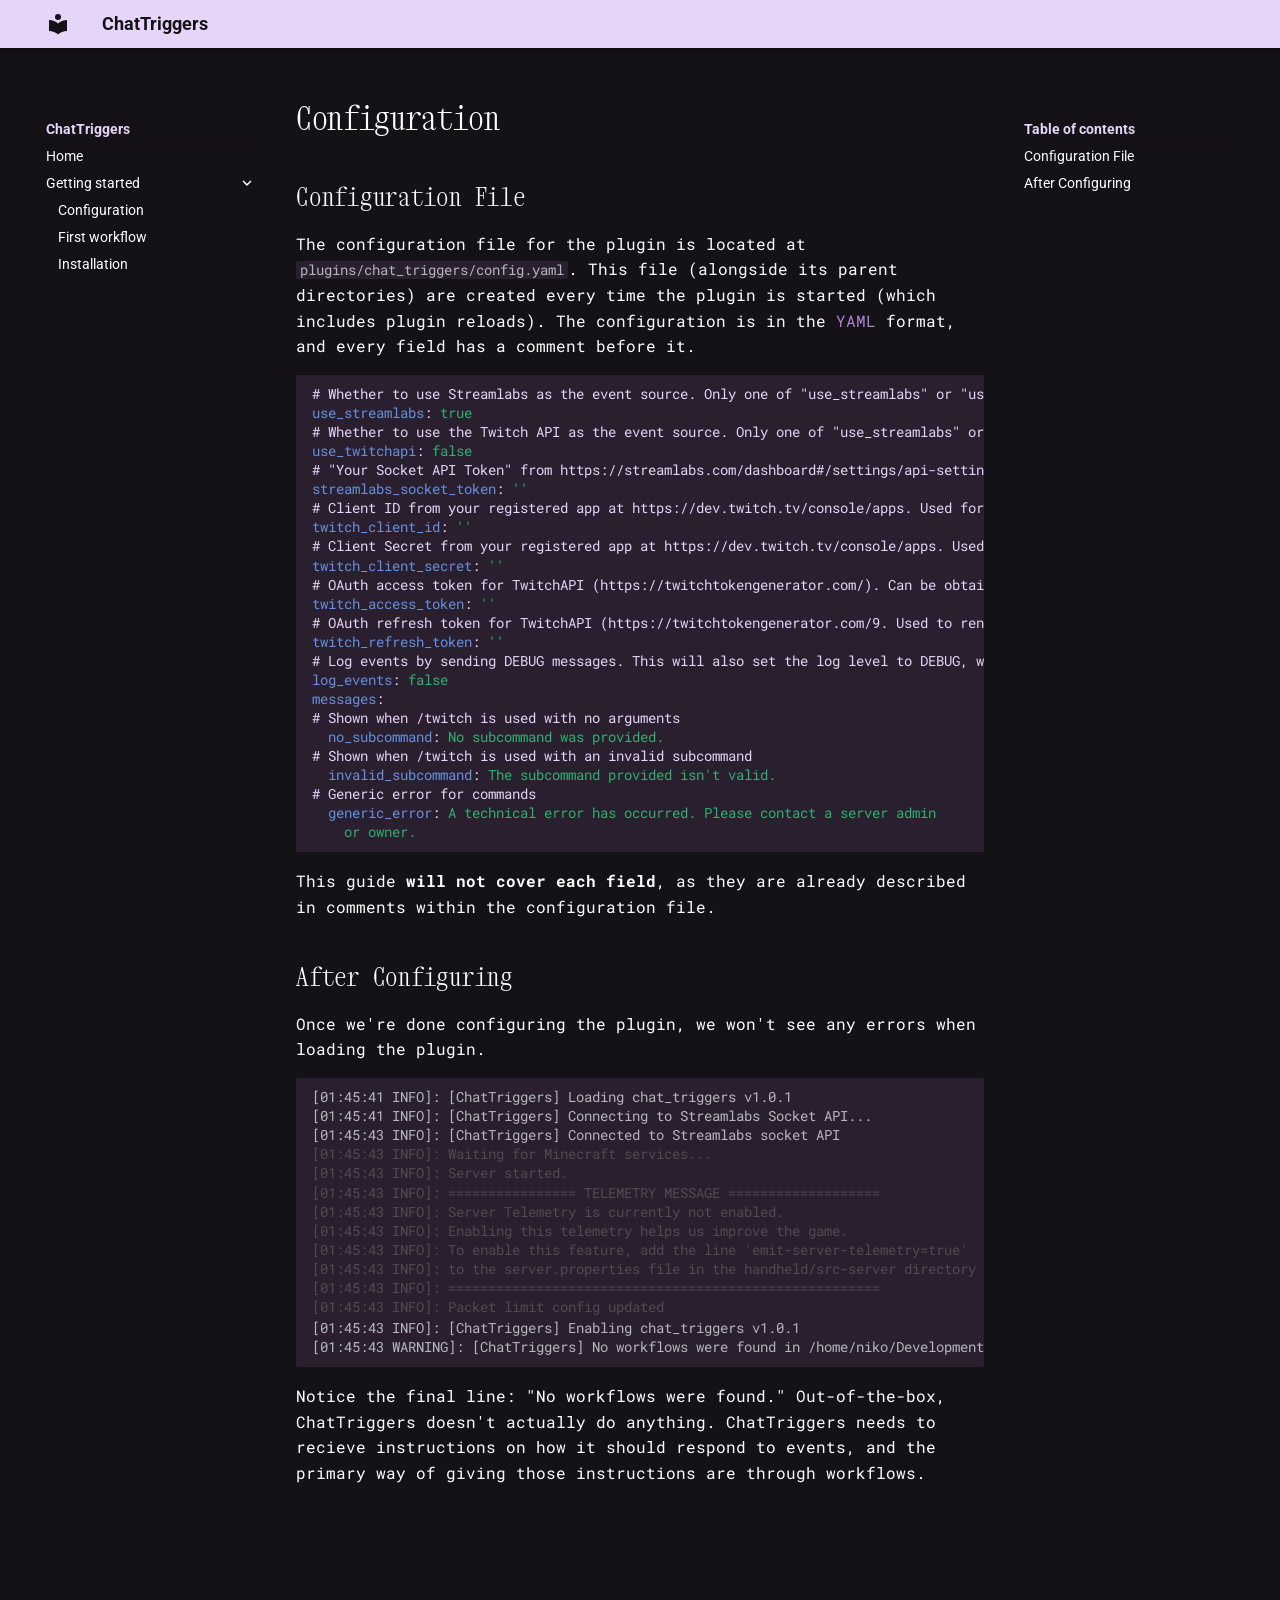
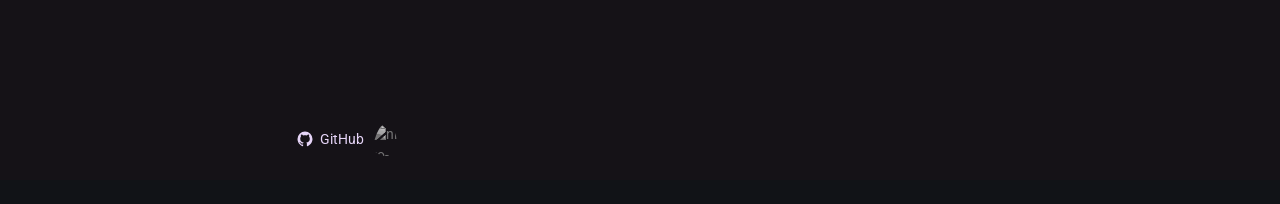
==== getting-started/configuration/index.html @ 30a040d4 "Deployed 8e9397d with ProperDocs version: 1.6.7" ====
<!doctype html>
<html lang="en" class="no-js">
  <head>
    
      <meta charset="utf-8">
      <meta name="viewport" content="width=device-width,initial-scale=1">
      
      
      
      
        <link rel="prev" href="../..">
      
      
        <link rel="next" href="../first-workflow/">
      
      
        
      
      
      <link rel="icon" href="../../assets/images/favicon.png">
      <meta name="generator" content="mkdocs-ProperDocs 1.6.7, mkdocs-material-9.7.6">
    
    
      
        <title>Configuration - ChatTriggers</title>
      
    
    
      <link rel="stylesheet" href="../../assets/stylesheets/main.484c7ddc.min.css">
      
        
        <link rel="stylesheet" href="../../assets/stylesheets/palette.ab4e12ef.min.css">
      
      


    
    
      
    
    
      
        
        
        <link rel="preconnect" href="https://fonts.gstatic.com" crossorigin>
        <link rel="stylesheet" href="https://fonts.googleapis.com/css?family=Roboto:300,300i,400,400i,700,700i%7CRoboto+Mono:400,400i,700,700i&display=fallback">
        <style>:root{--md-text-font:"Roboto";--md-code-font:"Roboto Mono"}</style>
      
    
    
      <link rel="stylesheet" href="../../stylesheets/extra.css">
    
    <script>__md_scope=new URL("../..",location),__md_hash=e=>[...e].reduce(((e,_)=>(e<<5)-e+_.charCodeAt(0)),0),__md_get=(e,_=localStorage,t=__md_scope)=>JSON.parse(_.getItem(t.pathname+"."+e)),__md_set=(e,_,t=localStorage,a=__md_scope)=>{try{t.setItem(a.pathname+"."+e,JSON.stringify(_))}catch(e){}}</script>
    
      

    
    
  </head>
  
  
    
    
    
    
    
    <body dir="ltr" data-md-color-scheme="slate" data-md-color-primary="indigo" data-md-color-accent="indigo">
  
    
    <input class="md-toggle" data-md-toggle="drawer" type="checkbox" id="__drawer" autocomplete="off">
    <input class="md-toggle" data-md-toggle="search" type="checkbox" id="__search" autocomplete="off">
    <label class="md-overlay" for="__drawer"></label>
    <div data-md-component="skip">
      
        
        <a href="#configuration-file" class="md-skip">
          Skip to content
        </a>
      
    </div>
    <div data-md-component="announce">
      
    </div>
    
    
      

  

<header class="md-header md-header--shadow md-header--lifted" data-md-component="header">
  <nav class="md-header__inner md-grid" aria-label="Header">
    <a href="../.." title="ChatTriggers" class="md-header__button md-logo" aria-label="ChatTriggers" data-md-component="logo">
      
  
  <svg xmlns="http://www.w3.org/2000/svg" viewBox="0 0 24 24"><path d="M12 8a3 3 0 0 0 3-3 3 3 0 0 0-3-3 3 3 0 0 0-3 3 3 3 0 0 0 3 3m0 3.54C9.64 9.35 6.5 8 3 8v11c3.5 0 6.64 1.35 9 3.54 2.36-2.19 5.5-3.54 9-3.54V8c-3.5 0-6.64 1.35-9 3.54"/></svg>

    </a>
    <label class="md-header__button md-icon" for="__drawer">
      
      <svg xmlns="http://www.w3.org/2000/svg" viewBox="0 0 24 24"><path d="M3 6h18v2H3zm0 5h18v2H3zm0 5h18v2H3z"/></svg>
    </label>
    <div class="md-header__title" data-md-component="header-title">
      <div class="md-header__ellipsis">
        <div class="md-header__topic">
          <span class="md-ellipsis">
            ChatTriggers
          </span>
        </div>
        <div class="md-header__topic" data-md-component="header-topic">
          <span class="md-ellipsis">
            
              Configuration
            
          </span>
        </div>
      </div>
    </div>
    
      
    
    
    
    
    
  </nav>
  
    
  
</header>
    
    <div class="md-container" data-md-component="container">
      
      
        
      
      <main class="md-main" data-md-component="main">
        <div class="md-main__inner md-grid">
          
            
              
              <div class="md-sidebar md-sidebar--primary" data-md-component="sidebar" data-md-type="navigation" >
                <div class="md-sidebar__scrollwrap">
                  <div class="md-sidebar__inner">
                    



<nav class="md-nav md-nav--primary" aria-label="Navigation" data-md-level="0">
  <label class="md-nav__title" for="__drawer">
    <a href="../.." title="ChatTriggers" class="md-nav__button md-logo" aria-label="ChatTriggers" data-md-component="logo">
      
  
  <svg xmlns="http://www.w3.org/2000/svg" viewBox="0 0 24 24"><path d="M12 8a3 3 0 0 0 3-3 3 3 0 0 0-3-3 3 3 0 0 0-3 3 3 3 0 0 0 3 3m0 3.54C9.64 9.35 6.5 8 3 8v11c3.5 0 6.64 1.35 9 3.54 2.36-2.19 5.5-3.54 9-3.54V8c-3.5 0-6.64 1.35-9 3.54"/></svg>

    </a>
    ChatTriggers
  </label>
  
  <ul class="md-nav__list" data-md-scrollfix>
    
      
      
  
  
  
  
    <li class="md-nav__item">
      <a href="../.." class="md-nav__link">
        
  
  
  <span class="md-ellipsis">
    
  
    Home
  

    
  </span>
  
  

      </a>
    </li>
  

    
      
      
  
  
    
  
  
  
    
    
    
    
    
    <li class="md-nav__item md-nav__item--active md-nav__item--nested">
      
        
        
        <input class="md-nav__toggle md-toggle " type="checkbox" id="__nav_2" checked>
        
          
          <label class="md-nav__link" for="__nav_2" id="__nav_2_label" tabindex="0">
            
  
  
  <span class="md-ellipsis">
    
  
    Getting started
  

    
  </span>
  
  

            <span class="md-nav__icon md-icon"></span>
          </label>
        
        <nav class="md-nav" data-md-level="1" aria-labelledby="__nav_2_label" aria-expanded="true">
          <label class="md-nav__title" for="__nav_2">
            <span class="md-nav__icon md-icon"></span>
            
  
    Getting started
  

          </label>
          <ul class="md-nav__list" data-md-scrollfix>
            
              
                
  
  
    
  
  
  
    <li class="md-nav__item md-nav__item--active">
      
      <input class="md-nav__toggle md-toggle" type="checkbox" id="__toc">
      
      
      
        <label class="md-nav__link md-nav__link--active" for="__toc">
          
  
  
  <span class="md-ellipsis">
    
  
    Configuration
  

    
  </span>
  
  

          <span class="md-nav__icon md-icon"></span>
        </label>
      
      <a href="./" class="md-nav__link md-nav__link--active">
        
  
  
  <span class="md-ellipsis">
    
  
    Configuration
  

    
  </span>
  
  

      </a>
      
        

<nav class="md-nav md-nav--secondary" aria-label="Table of contents">
  
  
  
  
    <label class="md-nav__title" for="__toc">
      <span class="md-nav__icon md-icon"></span>
      Table of contents
    </label>
    <ul class="md-nav__list" data-md-component="toc" data-md-scrollfix>
      
        <li class="md-nav__item">
  <a href="#configuration-file" class="md-nav__link">
    <span class="md-ellipsis">
      
        Configuration File
      
    </span>
  </a>
  
</li>
      
        <li class="md-nav__item">
  <a href="#after-configuring" class="md-nav__link">
    <span class="md-ellipsis">
      
        After Configuring
      
    </span>
  </a>
  
</li>
      
    </ul>
  
</nav>
      
    </li>
  

              
            
              
                
  
  
  
  
    <li class="md-nav__item">
      <a href="../first-workflow/" class="md-nav__link">
        
  
  
  <span class="md-ellipsis">
    
  
    First workflow
  

    
  </span>
  
  

      </a>
    </li>
  

              
            
              
                
  
  
  
  
    <li class="md-nav__item">
      <a href="../installation/" class="md-nav__link">
        
  
  
  <span class="md-ellipsis">
    
  
    Installation
  

    
  </span>
  
  

      </a>
    </li>
  

              
            
          </ul>
        </nav>
      
    </li>
  

    
  </ul>
</nav>
                  </div>
                </div>
              </div>
            
            
              
              <div class="md-sidebar md-sidebar--secondary" data-md-component="sidebar" data-md-type="toc" >
                <div class="md-sidebar__scrollwrap">
                  <div class="md-sidebar__inner">
                    

<nav class="md-nav md-nav--secondary" aria-label="Table of contents">
  
  
  
  
    <label class="md-nav__title" for="__toc">
      <span class="md-nav__icon md-icon"></span>
      Table of contents
    </label>
    <ul class="md-nav__list" data-md-component="toc" data-md-scrollfix>
      
        <li class="md-nav__item">
  <a href="#configuration-file" class="md-nav__link">
    <span class="md-ellipsis">
      
        Configuration File
      
    </span>
  </a>
  
</li>
      
        <li class="md-nav__item">
  <a href="#after-configuring" class="md-nav__link">
    <span class="md-ellipsis">
      
        After Configuring
      
    </span>
  </a>
  
</li>
      
    </ul>
  
</nav>
                  </div>
                </div>
              </div>
            
          
          
            <div class="md-content" data-md-component="content">
              
              <article class="md-content__inner md-typeset">
                
                  



  <h1>Configuration</h1>

<h2 id="configuration-file">Configuration File</h2>
<p>The configuration file for the plugin is located at <code>plugins/chat_triggers/config.yaml</code>. This file (alongside its parent directories) are created every time the plugin is started (which includes plugin reloads). The configuration is in the <a href="https://yaml.org/">YAML</a> format, and every field has a comment before it.</p>
<div class="highlight"><pre><span></span><code><span class="c1"># Whether to use Streamlabs as the event source. Only one of &quot;use_streamlabs&quot; or &quot;use_twitchapi&quot; should be enabled at a time.</span>
<span class="nt">use_streamlabs</span><span class="p">:</span><span class="w"> </span><span class="l l-Scalar l-Scalar-Plain">true</span>
<span class="c1"># Whether to use the Twitch API as the event source. Only one of &quot;use_streamlabs&quot; or &quot;use_twitchapi&quot; should be enabled at a time.</span>
<span class="nt">use_twitchapi</span><span class="p">:</span><span class="w"> </span><span class="l l-Scalar l-Scalar-Plain">false</span>
<span class="c1"># &quot;Your Socket API Token&quot; from https://streamlabs.com/dashboard#/settings/api-settings. You can also do this through environment variable (STREAMLABS_SOCKET_TOKEN), if perferred. Only used when use_streamlabs is true.</span>
<span class="nt">streamlabs_socket_token</span><span class="p">:</span><span class="w"> </span><span class="s">&#39;&#39;</span>
<span class="c1"># Client ID from your registered app at https://dev.twitch.tv/console/apps. Used for TwitchAPI.</span>
<span class="nt">twitch_client_id</span><span class="p">:</span><span class="w"> </span><span class="s">&#39;&#39;</span>
<span class="c1"># Client Secret from your registered app at https://dev.twitch.tv/console/apps. Used for TwitchAPI.</span>
<span class="nt">twitch_client_secret</span><span class="p">:</span><span class="w"> </span><span class="s">&#39;&#39;</span>
<span class="c1"># OAuth access token for TwitchAPI (https://twitchtokengenerator.com/). Can be obtained via OAuth flow. Only used when use_twitchapi is true.</span>
<span class="nt">twitch_access_token</span><span class="p">:</span><span class="w"> </span><span class="s">&#39;&#39;</span>
<span class="c1"># OAuth refresh token for TwitchAPI (https://twitchtokengenerator.com/9. Used to renew access tokens. Only used when use_twitchapi is true.</span>
<span class="nt">twitch_refresh_token</span><span class="p">:</span><span class="w"> </span><span class="s">&#39;&#39;</span>
<span class="c1"># Log events by sending DEBUG messages. This will also set the log level to DEBUG, which may fill up the console with a lot of stuff. You can also do this through environment variable (DEBUG=1) if perferred.</span>
<span class="nt">log_events</span><span class="p">:</span><span class="w"> </span><span class="l l-Scalar l-Scalar-Plain">false</span>
<span class="nt">messages</span><span class="p">:</span>
<span class="c1"># Shown when /twitch is used with no arguments</span>
<span class="w">  </span><span class="nt">no_subcommand</span><span class="p">:</span><span class="w"> </span><span class="l l-Scalar l-Scalar-Plain">No subcommand was provided.</span>
<span class="c1"># Shown when /twitch is used with an invalid subcommand</span>
<span class="w">  </span><span class="nt">invalid_subcommand</span><span class="p">:</span><span class="w"> </span><span class="l l-Scalar l-Scalar-Plain">The subcommand provided isn&#39;t valid.</span>
<span class="c1"># Generic error for commands</span>
<span class="w">  </span><span class="nt">generic_error</span><span class="p">:</span><span class="w"> </span><span class="l l-Scalar l-Scalar-Plain">A technical error has occurred. Please contact a server admin</span><span class="w"> </span>
<span class="w">    </span><span class="l l-Scalar l-Scalar-Plain">or owner.</span>
</code></pre></div>
<p>This guide <strong>will not cover each field</strong>, as they are already described in comments within the configuration file.</p>
<h2 id="after-configuring">After Configuring</h2>
<p>Once we're done configuring the plugin, we won't see any errors when loading the plugin.</p>
<pre><code>[01:45:41 INFO]: [ChatTriggers] Loading chat_triggers v1.0.1
[01:45:41 INFO]: [ChatTriggers] Connecting to Streamlabs Socket API...
[01:45:43 INFO]: [ChatTriggers] Connected to Streamlabs socket API
<div class="doesntmatter">[01:45:43 INFO]: Waiting for Minecraft services...
[01:45:43 INFO]: Server started.
[01:45:43 INFO]: ================ TELEMETRY MESSAGE ===================
[01:45:43 INFO]: Server Telemetry is currently not enabled. 
[01:45:43 INFO]: Enabling this telemetry helps us improve the game.
[01:45:43 INFO]: To enable this feature, add the line 'emit-server-telemetry=true'
[01:45:43 INFO]: to the server.properties file in the handheld/src-server directory
[01:45:43 INFO]: ======================================================
[01:45:43 INFO]: Packet limit config updated
</div>
[01:45:43 INFO]: [ChatTriggers] Enabling chat_triggers v1.0.1
[01:45:43 WARNING]: [ChatTriggers] No workflows were found in /home/niko/Development/repositories/endstone-chat-triggers/bedrock_server/plugins/chat_triggers/workflows.
</code></pre>

<p>Notice the final line: "No workflows were found." Out-of-the-box, ChatTriggers doesn't actually do anything. ChatTriggers needs to recieve instructions on how it should respond to events, and the primary way of giving those instructions are through workflows. </p>
<div class="grid cards">
<ul>
<li>
<p><strong>Next: Writing Our First Workflow</strong></p>
<hr />
<p>Finally, now that the plugin's fully set up, we can use it. The primary (and easiest) way to use the plugin is through workflows, which we lightly will cover in the following guide.</p>
<p><a href="../first-workflow/"><strong><span class="twemoji"><svg xmlns="http://www.w3.org/2000/svg" viewBox="0 0 24 24"><path d="M13.22 19.03a.75.75 0 0 1 0-1.06L18.19 13H3.75a.75.75 0 0 1 0-1.5h14.44l-4.97-4.97a.749.749 0 0 1 .326-1.275.75.75 0 0 1 .734.215l6.25 6.25a.75.75 0 0 1 0 1.06l-6.25 6.25a.75.75 0 0 1-1.06 0"/></svg></span> First Workflow</strong></a></p>
</li>
</ul>
</div>








  <aside class="md-source-file">
    
    
    
    
      
  <span class="md-source-file__fact">
    
      
  <span class="md-icon" title="Contributors">
    <svg xmlns="http://www.w3.org/2000/svg" viewBox="0 0 24 24"><path d="M12 2A10 10 0 0 0 2 12c0 4.42 2.87 8.17 6.84 9.5.5.08.66-.23.66-.5v-1.69c-2.77.6-3.36-1.34-3.36-1.34-.46-1.16-1.11-1.47-1.11-1.47-.91-.62.07-.6.07-.6 1 .07 1.53 1.03 1.53 1.03.87 1.52 2.34 1.07 2.91.83.09-.65.35-1.09.63-1.34-2.22-.25-4.55-1.11-4.55-4.92 0-1.11.38-2 1.03-2.71-.1-.25-.45-1.29.1-2.64 0 0 .84-.27 2.75 1.02.79-.22 1.65-.33 2.5-.33s1.71.11 2.5.33c1.91-1.29 2.75-1.02 2.75-1.02.55 1.35.2 2.39.1 2.64.65.71 1.03 1.6 1.03 2.71 0 3.82-2.34 4.66-4.57 4.91.36.31.69.92.69 1.85V21c0 .27.16.59.67.5C19.14 20.16 22 16.42 22 12A10 10 0 0 0 12 2"/></svg>
  </span>
  <span>GitHub</span>

    
    <nav>
      
        <a href="https://github.com/niko-at-chalupa" class="md-author" title="@niko-at-chalupa">
          
          <img src="https://avatars.githubusercontent.com/u/181960037?v=4&size=72" alt="niko-at-chalupa">
        </a>
      
      
      
    </nav>
  </span>

    
  </aside>





                
              </article>
            </div>
          
          
<script>var target=document.getElementById(location.hash.slice(1));target&&target.name&&(target.checked=target.name.startsWith("__tabbed_"))</script>
        </div>
        
          <button type="button" class="md-top md-icon" data-md-component="top" hidden>
  
  <svg xmlns="http://www.w3.org/2000/svg" viewBox="0 0 24 24"><path d="M13 20h-2V8l-5.5 5.5-1.42-1.42L12 4.16l7.92 7.92-1.42 1.42L13 8z"/></svg>
  Back to top
</button>
        
      </main>
      
        <footer class="md-footer">
  
  <div class="md-footer-meta md-typeset">
    <div class="md-footer-meta__inner md-grid">
      <div class="md-copyright">
  
  
</div>
      
    </div>
  </div>
</footer>
      
    </div>
    <div class="md-dialog" data-md-component="dialog">
      <div class="md-dialog__inner md-typeset"></div>
    </div>
    
    
    
      
      
      <script id="__config" type="application/json">{"annotate": null, "base": "../..", "features": ["navigation.tabs.sticky", "navigation.top"], "search": "../../assets/javascripts/workers/search.2c215733.min.js", "tags": null, "translations": {"clipboard.copied": "Copied to clipboard", "clipboard.copy": "Copy to clipboard", "search.result.more.one": "1 more on this page", "search.result.more.other": "# more on this page", "search.result.none": "No matching documents", "search.result.one": "1 matching document", "search.result.other": "# matching documents", "search.result.placeholder": "Type to start searching", "search.result.term.missing": "Missing", "select.version": "Select version"}, "version": null}</script>
    
    
      <script src="../../assets/javascripts/bundle.79ae519e.min.js"></script>
      
        <script src="../../javascripts/window.js"></script>
      
        <script src="https://cdnjs.cloudflare.com/ajax/libs/gsap/3.12.2/gsap.min.js"></script>
      
        <script src="https://cdnjs.cloudflare.com/ajax/libs/gsap/3.12.2/ScrollTrigger.min.js"></script>
      
        <script src="../../javascripts/headers.js"></script>
      
        <script src="https://cdn.jsdelivr.net/npm/gsap@3.13.0/dist/SplitText.min.js"></script>
      
    
  </body>
</html>
---- assets/stylesheets/main.484c7ddc.min.css ----
@charset "UTF-8";html{-webkit-text-size-adjust:none;-moz-text-size-adjust:none;text-size-adjust:none;box-sizing:border-box}*,:after,:before{box-sizing:inherit}@media (prefers-reduced-motion){*,:after,:before{transition:none!important}}body{margin:0}a,button,input,label{-webkit-tap-highlight-color:transparent}a{color:inherit;text-decoration:none}hr{border:0;box-sizing:initial;display:block;height:.05rem;overflow:visible;padding:0}small{font-size:80%}sub,sup{line-height:1em}img{border-style:none}table{border-collapse:initial;border-spacing:0}td,th{font-weight:400;vertical-align:top}button{background:#0000;border:0;font-family:inherit;font-size:inherit;margin:0;padding:0}input{border:0;outline:none}:root{--md-primary-fg-color:#4051b5;--md-primary-fg-color--light:#5d6cc0;--md-primary-fg-color--dark:#303fa1;--md-primary-bg-color:#fff;--md-primary-bg-color--light:#ffffffb3;--md-accent-fg-color:#526cfe;--md-accent-fg-color--transparent:#526cfe1a;--md-accent-bg-color:#fff;--md-accent-bg-color--light:#ffffffb3}[data-md-color-scheme=default]{color-scheme:light}[data-md-color-scheme=default] img[src$="#gh-dark-mode-only"],[data-md-color-scheme=default] img[src$="#only-dark"]{display:none}:root,[data-md-color-scheme=default]{--md-hue:225deg;--md-default-fg-color:#000000de;--md-default-fg-color--light:#0000008a;--md-default-fg-color--lighter:#00000052;--md-default-fg-color--lightest:#00000012;--md-default-bg-color:#fff;--md-default-bg-color--light:#ffffffb3;--md-default-bg-color--lighter:#ffffff4d;--md-default-bg-color--lightest:#ffffff1f;--md-code-fg-color:#36464e;--md-code-bg-color:#f5f5f5;--md-code-bg-color--light:#f5f5f5b3;--md-code-bg-color--lighter:#f5f5f54d;--md-code-hl-color:#4287ff;--md-code-hl-color--light:#4287ff1a;--md-code-hl-number-color:#d52a2a;--md-code-hl-special-color:#db1457;--md-code-hl-function-color:#a846b9;--md-code-hl-constant-color:#6e59d9;--md-code-hl-keyword-color:#3f6ec6;--md-code-hl-string-color:#1c7d4d;--md-code-hl-name-color:var(--md-code-fg-color);--md-code-hl-operator-color:var(--md-default-fg-color--light);--md-code-hl-punctuation-color:var(--md-default-fg-color--light);--md-code-hl-comment-color:var(--md-default-fg-color--light);--md-code-hl-generic-color:var(--md-default-fg-color--light);--md-code-hl-variable-color:var(--md-default-fg-color--light);--md-typeset-color:var(--md-default-fg-color);--md-typeset-a-color:var(--md-primary-fg-color);--md-typeset-del-color:#f5503d26;--md-typeset-ins-color:#0bd57026;--md-typeset-kbd-color:#fafafa;--md-typeset-kbd-accent-color:#fff;--md-typeset-kbd-border-color:#b8b8b8;--md-typeset-mark-color:#ffff0080;--md-typeset-table-color:#0000001f;--md-typeset-table-color--light:rgba(0,0,0,.035);--md-admonition-fg-color:var(--md-default-fg-color);--md-admonition-bg-color:var(--md-default-bg-color);--md-warning-fg-color:#000000de;--md-warning-bg-color:#ff9;--md-footer-fg-color:#fff;--md-footer-fg-color--light:#ffffffb3;--md-footer-fg-color--lighter:#ffffff73;--md-footer-bg-color:#000000de;--md-footer-bg-color--dark:#00000052;--md-shadow-z1:0 0.2rem 0.5rem #0000000d,0 0 0.05rem #0000001a;--md-shadow-z2:0 0.2rem 0.5rem #0000001a,0 0 0.05rem #00000040;--md-shadow-z3:0 0.2rem 0.5rem #0003,0 0 0.05rem #00000059}.md-icon svg{fill:currentcolor;display:block;height:1.2rem;width:1.2rem}body{-webkit-font-smoothing:antialiased;-moz-osx-font-smoothing:grayscale;--md-text-font-family:var(--md-text-font,_),-apple-system,BlinkMacSystemFont,Helvetica,Arial,sans-serif;--md-code-font-family:var(--md-code-font,_),SFMono-Regular,Consolas,Menlo,monospace}aside,body,input{font-feature-settings:"kern","liga";color:var(--md-typeset-color);font-family:var(--md-text-font-family)}code,kbd,pre{font-feature-settings:"kern";font-family:var(--md-code-font-family)}:root{--md-typeset-table-sort-icon:url('data:image/svg+xml;charset=utf-8,<svg xmlns="http://www.w3.org/2000/svg" viewBox="0 0 24 24"><path d="m18 21-4-4h3V7h-3l4-4 4 4h-3v10h3M2 19v-2h10v2M2 13v-2h7v2M2 7V5h4v2z"/></svg>');--md-typeset-table-sort-icon--asc:url('data:image/svg+xml;charset=utf-8,<svg xmlns="http://www.w3.org/2000/svg" viewBox="0 0 24 24"><path d="M19 17h3l-4 4-4-4h3V3h2M2 17h10v2H2M6 5v2H2V5m0 6h7v2H2z"/></svg>');--md-typeset-table-sort-icon--desc:url('data:image/svg+xml;charset=utf-8,<svg xmlns="http://www.w3.org/2000/svg" viewBox="0 0 24 24"><path d="M19 7h3l-4-4-4 4h3v14h2M2 17h10v2H2M6 5v2H2V5m0 6h7v2H2z"/></svg>')}.md-typeset{-webkit-print-color-adjust:exact;color-adjust:exact;font-size:.8rem;line-height:1.6;overflow-wrap:break-word}@media print{.md-typeset{font-size:.68rem}}.md-typeset blockquote,.md-typeset dl,.md-typeset figure,.md-typeset ol,.md-typeset pre,.md-typeset ul{margin-bottom:1em;margin-top:1em}.md-typeset h1{color:var(--md-default-fg-color--light);font-size:2em;line-height:1.3;margin:0 0 1.25em}.md-typeset h1,.md-typeset h2{font-weight:300;letter-spacing:-.01em}.md-typeset h2{font-size:1.5625em;line-height:1.4;margin:1.6em 0 .64em}.md-typeset h3{font-size:1.25em;font-weight:400;letter-spacing:-.01em;line-height:1.5;margin:1.6em 0 .8em}.md-typeset h2+h3{margin-top:.8em}.md-typeset h4{font-weight:700;letter-spacing:-.01em;margin:1em 0}.md-typeset h5,.md-typeset h6{color:var(--md-default-fg-color--light);font-size:.8em;font-weight:700;letter-spacing:-.01em;margin:1.25em 0}.md-typeset h5{text-transform:uppercase}.md-typeset h5 code{text-transform:none}.md-typeset hr{border-bottom:.05rem solid var(--md-default-fg-color--lightest);display:flow-root;margin:1.5em 0}.md-typeset a{color:var(--md-typeset-a-color);word-break:break-word}.md-typeset a,.md-typeset a:before{transition:color 125ms}.md-typeset a:focus,.md-typeset a:hover{color:var(--md-accent-fg-color)}.md-typeset a:focus code,.md-typeset a:hover code{background-color:var(--md-accent-fg-color--transparent);color:var(--md-accent-fg-color)}.md-typeset a code{color:var(--md-typeset-a-color)}.md-typeset a.focus-visible{outline-color:var(--md-accent-fg-color);outline-offset:.2rem}.md-typeset code,.md-typeset kbd,.md-typeset pre{color:var(--md-code-fg-color);direction:ltr;font-variant-ligatures:none;transition:background-color 125ms}@media print{.md-typeset code,.md-typeset kbd,.md-typeset pre{white-space:pre-wrap}}.md-typeset code{background-color:var(--md-code-bg-color);border-radius:.1rem;-webkit-box-decoration-break:clone;box-decoration-break:clone;font-size:.85em;padding:0 .2941176471em;transition:color 125ms,background-color 125ms;word-break:break-word}.md-typeset code:not(.focus-visible){-webkit-tap-highlight-color:transparent;outline:none}.md-typeset pre{display:flow-root;line-height:1.4;position:relative}.md-typeset pre>code{-webkit-box-decoration-break:slice;box-decoration-break:slice;box-shadow:none;display:block;margin:0;outline-color:var(--md-accent-fg-color);overflow:auto;padding:.7720588235em 1.1764705882em;scrollbar-color:var(--md-default-fg-color--lighter) #0000;scrollbar-width:thin;touch-action:auto;word-break:normal}.md-typeset pre>code:hover{scrollbar-color:var(--md-accent-fg-color) #0000}.md-typeset pre>code::-webkit-scrollbar{height:.2rem;width:.2rem}.md-typeset pre>code::-webkit-scrollbar-thumb{background-color:var(--md-default-fg-color--lighter)}.md-typeset pre>code::-webkit-scrollbar-thumb:hover{background-color:var(--md-accent-fg-color)}.md-typeset kbd{background-color:var(--md-typeset-kbd-color);border-radius:.1rem;box-shadow:0 .1rem 0 .05rem var(--md-typeset-kbd-border-color),0 .1rem 0 var(--md-typeset-kbd-border-color),0 -.1rem .2rem var(--md-typeset-kbd-accent-color) inset;color:var(--md-default-fg-color);display:inline-block;font-size:.75em;padding:0 .6666666667em;vertical-align:text-top;word-break:break-word}.md-typeset mark{background-color:var(--md-typeset-mark-color);-webkit-box-decoration-break:clone;box-decoration-break:clone;color:inherit;word-break:break-word}.md-typeset abbr{cursor:help;text-decoration:none}.md-typeset [data-preview],.md-typeset abbr{border-bottom:.05rem dotted var(--md-default-fg-color--light)}.md-typeset small{opacity:.75}[dir=ltr] .md-typeset sub,[dir=ltr] .md-typeset sup{margin-left:.078125em}[dir=rtl] .md-typeset sub,[dir=rtl] .md-typeset sup{margin-right:.078125em}[dir=ltr] .md-typeset blockquote{padding-left:.6rem}[dir=rtl] .md-typeset blockquote{padding-right:.6rem}[dir=ltr] .md-typeset blockquote{border-left:.2rem solid var(--md-default-fg-color--lighter)}[dir=rtl] .md-typeset blockquote{border-right:.2rem solid var(--md-default-fg-color--lighter)}.md-typeset blockquote{color:var(--md-default-fg-color--light);margin-left:0;margin-right:0}.md-typeset ul{list-style-type:disc}.md-typeset ul[type]{list-style-type:revert-layer}[dir=ltr] .md-typeset ol,[dir=ltr] .md-typeset ul{margin-left:.625em}[dir=rtl] .md-typeset ol,[dir=rtl] .md-typeset ul{margin-right:.625em}.md-typeset ol,.md-typeset ul{padding:0}.md-typeset ol:not([hidden]),.md-typeset ul:not([hidden]){display:flow-root}.md-typeset ol ol,.md-typeset ul ol{list-style-type:lower-alpha}.md-typeset ol ol ol,.md-typeset ul ol ol{list-style-type:lower-roman}.md-typeset ol ol ol ol,.md-typeset ul ol ol ol{list-style-type:upper-alpha}.md-typeset ol ol ol ol ol,.md-typeset ul ol ol ol ol{list-style-type:upper-roman}.md-typeset ol[type],.md-typeset ul[type]{list-style-type:revert-layer}[dir=ltr] .md-typeset ol li,[dir=ltr] .md-typeset ul li{margin-left:1.25em}[dir=rtl] .md-typeset ol li,[dir=rtl] .md-typeset ul li{margin-right:1.25em}.md-typeset ol li,.md-typeset ul li{margin-bottom:.5em}.md-typeset ol li blockquote,.md-typeset ol li p,.md-typeset ul li blockquote,.md-typeset ul li p{margin:.5em 0}.md-typeset ol li:last-child,.md-typeset ul li:last-child{margin-bottom:0}[dir=ltr] .md-typeset ol li ol,[dir=ltr] .md-typeset ol li ul,[dir=ltr] .md-typeset ul li ol,[dir=ltr] .md-typeset ul li ul{margin-left:.625em}[dir=rtl] .md-typeset ol li ol,[dir=rtl] .md-typeset ol li ul,[dir=rtl] .md-typeset ul li ol,[dir=rtl] .md-typeset ul li ul{margin-right:.625em}.md-typeset ol li ol,.md-typeset ol li ul,.md-typeset ul li ol,.md-typeset ul li ul{margin-bottom:.5em;margin-top:.5em}[dir=ltr] .md-typeset dd{margin-left:1.875em}[dir=rtl] .md-typeset dd{margin-right:1.875em}.md-typeset dd{margin-bottom:1.5em;margin-top:1em}.md-typeset img,.md-typeset svg,.md-typeset video{height:auto;max-width:100%}.md-typeset img[align=left]{margin:1em 1em 1em 0}.md-typeset img[align=right]{margin:1em 0 1em 1em}.md-typeset img[align]:only-child{margin-top:0}.md-typeset figure{display:flow-root;margin:1em auto;max-width:100%;text-align:center;width:fit-content}.md-typeset figure img{display:block;margin:0 auto}.md-typeset figcaption{font-style:italic;margin:1em auto;max-width:24rem}.md-typeset iframe{max-width:100%}.md-typeset table:not([class]){background-color:var(--md-default-bg-color);border:.05rem solid var(--md-typeset-table-color);border-radius:.1rem;display:inline-block;font-size:.64rem;max-width:100%;overflow:auto;touch-action:auto}@media print{.md-typeset table:not([class]){display:table}}.md-typeset table:not([class])+*{margin-top:1.5em}.md-typeset table:not([class]) td>:first-child,.md-typeset table:not([class]) th>:first-child{margin-top:0}.md-typeset table:not([class]) td>:last-child,.md-typeset table:not([class]) th>:last-child{margin-bottom:0}.md-typeset table:not([class]) td:not([align]),.md-typeset table:not([class]) th:not([align]){text-align:left}[dir=rtl] .md-typeset table:not([class]) td:not([align]),[dir=rtl] .md-typeset table:not([class]) th:not([align]){text-align:right}.md-typeset table:not([class]) th{font-weight:700;min-width:5rem;padding:.9375em 1.25em;vertical-align:top}.md-typeset table:not([class]) td{border-top:.05rem solid var(--md-typeset-table-color);padding:.9375em 1.25em;vertical-align:top}.md-typeset table:not([class]) tbody tr{transition:background-color 125ms}.md-typeset table:not([class]) tbody tr:hover{background-color:var(--md-typeset-table-color--light);box-shadow:0 .05rem 0 var(--md-default-bg-color) inset}.md-typeset table:not([class]) a{word-break:normal}.md-typeset table th[role=columnheader]{cursor:pointer}[dir=ltr] .md-typeset table th[role=columnheader]:after{margin-left:.5em}[dir=rtl] .md-typeset table th[role=columnheader]:after{margin-right:.5em}.md-typeset table th[role=columnheader]:after{content:"";display:inline-block;height:1.2em;-webkit-mask-image:var(--md-typeset-table-sort-icon);mask-image:var(--md-typeset-table-sort-icon);-webkit-mask-repeat:no-repeat;mask-repeat:no-repeat;-webkit-mask-size:contain;mask-size:contain;transition:background-color 125ms;vertical-align:text-bottom;width:1.2em}.md-typeset table th[role=columnheader]:hover:after{background-color:var(--md-default-fg-color--lighter)}.md-typeset table th[role=columnheader][aria-sort=ascending]:after{background-color:var(--md-default-fg-color--light);-webkit-mask-image:var(--md-typeset-table-sort-icon--asc);mask-image:var(--md-typeset-table-sort-icon--asc)}.md-typeset table th[role=columnheader][aria-sort=descending]:after{background-color:var(--md-default-fg-color--light);-webkit-mask-image:var(--md-typeset-table-sort-icon--desc);mask-image:var(--md-typeset-table-sort-icon--desc)}.md-typeset__scrollwrap{margin:1em -.8rem;overflow-x:auto;touch-action:auto}.md-typeset__table{display:inline-block;margin-bottom:.5em;padding:0 .8rem}@media print{.md-typeset__table{display:block}}html .md-typeset__table table{display:table;margin:0;overflow:hidden;width:100%}@media screen and (max-width:44.984375em){.md-content__inner>pre{margin:1em -.8rem}.md-content__inner>pre code{border-radius:0}}.md-typeset .md-author{border-radius:100%;display:block;flex-shrink:0;height:1.6rem;overflow:hidden;position:relative;transition:color 125ms,transform 125ms;width:1.6rem}.md-typeset .md-author img{display:block}.md-typeset .md-author--more{background:var(--md-default-fg-color--lightest);color:var(--md-default-fg-color--lighter);font-size:.6rem;font-weight:700;line-height:1.6rem;text-align:center}.md-typeset .md-author--long{height:2.4rem;width:2.4rem}.md-typeset a.md-author{transform:scale(1)}.md-typeset a.md-author img{border-radius:100%;filter:grayscale(100%) opacity(75%);transition:filter 125ms}.md-typeset a.md-author:focus,.md-typeset a.md-author:hover{transform:scale(1.1);z-index:1}.md-typeset a.md-author:focus img,.md-typeset a.md-author:hover img{filter:grayscale(0)}.md-banner{background-color:var(--md-footer-bg-color);color:var(--md-footer-fg-color);overflow:auto}@media print{.md-banner{display:none}}.md-banner--warning{background-color:var(--md-warning-bg-color);color:var(--md-warning-fg-color)}.md-banner__inner{font-size:.7rem;margin:.6rem auto;padding:0 .8rem}[dir=ltr] .md-banner__button{float:right}[dir=rtl] .md-banner__button{float:left}.md-banner__button{color:inherit;cursor:pointer;transition:opacity .25s}.no-js .md-banner__button{display:none}.md-banner__button:hover{opacity:.7}html{font-size:125%;height:100%;overflow-x:hidden}@media screen and (min-width:100em){html{font-size:137.5%}}@media screen and (min-width:125em){html{font-size:150%}}body{background-color:var(--md-default-bg-color);display:flex;flex-direction:column;font-size:.5rem;min-height:100%;position:relative;width:100%}@media print{body{display:block}}@media screen and (max-width:59.984375em){body[data-md-scrolllock]{position:fixed}}.md-grid{margin-left:auto;margin-right:auto;max-width:61rem}.md-container{display:flex;flex-direction:column;flex-grow:1}@media print{.md-container{display:block}}.md-main{flex-grow:1}.md-main__inner{display:flex;height:100%;margin-top:1.5rem}.md-ellipsis{overflow:hidden;text-overflow:ellipsis}.md-toggle{display:none}.md-option{height:0;opacity:0;position:absolute;width:0}.md-option:checked+label:not([hidden]){display:block}.md-option.focus-visible+label{outline-color:var(--md-accent-fg-color);outline-style:auto}.md-skip{background-color:var(--md-default-fg-color);border-radius:.1rem;color:var(--md-default-bg-color);font-size:.64rem;margin:.5rem;opacity:0;outline-color:var(--md-accent-fg-color);padding:.3rem .5rem;position:fixed;transform:translateY(.4rem);z-index:-1}.md-skip:focus{opacity:1;transform:translateY(0);transition:transform .25s cubic-bezier(.4,0,.2,1),opacity 175ms 75ms;z-index:10}@page{margin:25mm}:root{--md-clipboard-icon:url('data:image/svg+xml;charset=utf-8,<svg xmlns="http://www.w3.org/2000/svg" viewBox="0 0 24 24"><path d="M19 21H8V7h11m0-2H8a2 2 0 0 0-2 2v14a2 2 0 0 0 2 2h11a2 2 0 0 0 2-2V7a2 2 0 0 0-2-2m-3-4H4a2 2 0 0 0-2 2v14h2V3h12z"/></svg>')}.md-clipboard{border-radius:.1rem;color:var(--md-default-fg-color--lightest);cursor:pointer;height:1.5em;outline-color:var(--md-accent-fg-color);outline-offset:.1rem;transition:color .25s;width:1.5em;z-index:1}@media print{.md-clipboard{display:none}}.md-clipboard:not(.focus-visible){-webkit-tap-highlight-color:transparent;outline:none}:hover>.md-clipboard{color:var(--md-default-fg-color--light)}.md-clipboard:focus,.md-clipboard:hover{color:var(--md-accent-fg-color)}.md-clipboard:after{background-color:currentcolor;content:"";display:block;height:1.125em;margin:0 auto;-webkit-mask-image:var(--md-clipboard-icon);mask-image:var(--md-clipboard-icon);-webkit-mask-position:center;mask-position:center;-webkit-mask-repeat:no-repeat;mask-repeat:no-repeat;-webkit-mask-size:contain;mask-size:contain;width:1.125em}.md-clipboard--inline{cursor:pointer}.md-clipboard--inline code{transition:color .25s,background-color .25s}.md-clipboard--inline:focus code,.md-clipboard--inline:hover code{background-color:var(--md-accent-fg-color--transparent);color:var(--md-accent-fg-color)}:root{--md-code-select-icon:url('data:image/svg+xml;charset=utf-8,<svg xmlns="http://www.w3.org/2000/svg" viewBox="0 0 24 24"><path d="M19 19h-4v2h4c1.1 0 2-.9 2-2v-4h-2m0-12h-4v2h4v4h2V5c0-1.1-.9-2-2-2M5 5h4V3H5c-1.1 0-2 .9-2 2v4h2m0 6H3v4c0 1.1.9 2 2 2h4v-2H5zm2-4h2v2H7zm4 0h2v2h-2zm4 0h2v2h-2zM7 7h2v2H7zm4 0h2v2h-2zm4 0h2v2h-2zm-8 8h2v2H7zm4 0h2v2h-2zm4 0h2v2h-2z"/></svg>');--md-code-copy-icon:url('data:image/svg+xml;charset=utf-8,<svg xmlns="http://www.w3.org/2000/svg" viewBox="0 0 24 24"><path d="M19 21H8V7h11m0-2H8a2 2 0 0 0-2 2v14a2 2 0 0 0 2 2h11a2 2 0 0 0 2-2V7a2 2 0 0 0-2-2m-3-4H4a2 2 0 0 0-2 2v14h2V3h12z"/></svg>')}.md-typeset .md-code__content{display:grid}.md-code__nav{background-color:var(--md-code-bg-color--lighter);border-radius:.1rem;display:flex;gap:.2rem;padding:.2rem;position:absolute;right:.25em;top:.25em;transition:background-color .25s;z-index:1}:hover>.md-code__nav{background-color:var(--md-code-bg-color--light)}.md-code__button{color:var(--md-default-fg-color--lightest);cursor:pointer;display:block;height:1.5em;outline-color:var(--md-accent-fg-color);outline-offset:.1rem;transition:color .25s;width:1.5em}:hover>*>.md-code__button{color:var(--md-default-fg-color--light)}.md-code__button.focus-visible,.md-code__button:hover{color:var(--md-accent-fg-color)}.md-code__button--active{color:var(--md-default-fg-color)!important}.md-code__button:after{background-color:currentcolor;content:"";display:block;height:1.125em;margin:0 auto;-webkit-mask-position:center;mask-position:center;-webkit-mask-repeat:no-repeat;mask-repeat:no-repeat;-webkit-mask-size:contain;mask-size:contain;width:1.125em}.md-code__button[data-md-type=select]:after{-webkit-mask-image:var(--md-code-select-icon);mask-image:var(--md-code-select-icon)}.md-code__button[data-md-type=copy]:after{-webkit-mask-image:var(--md-code-copy-icon);mask-image:var(--md-code-copy-icon)}@keyframes consent{0%{opacity:0;transform:translateY(100%)}to{opacity:1;transform:translateY(0)}}@keyframes overlay{0%{opacity:0}to{opacity:1}}.md-consent__overlay{animation:overlay .25s both;-webkit-backdrop-filter:blur(.1rem);backdrop-filter:blur(.1rem);background-color:#0000008a;height:100%;opacity:1;position:fixed;top:0;width:100%;z-index:5}.md-consent__inner{animation:consent .5s cubic-bezier(.1,.7,.1,1) both;background-color:var(--md-default-bg-color);border:0;border-radius:.1rem;bottom:0;box-shadow:0 0 .2rem #0000001a,0 .2rem .4rem #0003;max-height:100%;overflow:auto;padding:0;position:fixed;width:100%;z-index:5}.md-consent__form{padding:.8rem}.md-consent__settings{display:none;margin:1em 0}input:checked+.md-consent__settings{display:block}.md-consent__controls{margin-bottom:.8rem}.md-typeset .md-consent__controls .md-button{display:inline}@media screen and (max-width:44.984375em){.md-typeset .md-consent__controls .md-button{display:block;margin-top:.4rem;text-align:center;width:100%}}.md-consent label{cursor:pointer}.md-content{flex-grow:1;min-width:0}.md-content__inner{margin:0 .8rem 1.2rem;padding-top:.6rem}@media screen and (min-width:76.25em){[dir=ltr] .md-sidebar--primary:not([hidden])~.md-content>.md-content__inner{margin-left:1.2rem}[dir=ltr] .md-sidebar--secondary:not([hidden])~.md-content>.md-content__inner,[dir=rtl] .md-sidebar--primary:not([hidden])~.md-content>.md-content__inner{margin-right:1.2rem}[dir=rtl] .md-sidebar--secondary:not([hidden])~.md-content>.md-content__inner{margin-left:1.2rem}}.md-content__inner:before{content:"";display:block;height:.4rem}.md-content__inner>:last-child{margin-bottom:0}[dir=ltr] .md-content__button{float:right}[dir=rtl] .md-content__button{float:left}[dir=ltr] .md-content__button{margin-left:.4rem}[dir=rtl] .md-content__button{margin-right:.4rem}.md-content__button{margin:.4rem 0;padding:0}@media print{.md-content__button{display:none}}.md-typeset .md-content__button{color:var(--md-default-fg-color--lighter)}.md-content__button svg{display:inline;vertical-align:top}[dir=rtl] .md-content__button svg{transform:scaleX(-1)}[dir=ltr] .md-dialog{right:.8rem}[dir=rtl] .md-dialog{left:.8rem}.md-dialog{background-color:var(--md-default-fg-color);border-radius:.1rem;bottom:.8rem;box-shadow:var(--md-shadow-z3);min-width:11.1rem;opacity:0;padding:.4rem .6rem;pointer-events:none;position:fixed;transform:translateY(100%);transition:transform 0ms .4s,opacity .4s;z-index:4}@media print{.md-dialog{display:none}}.md-dialog--active{opacity:1;pointer-events:auto;transform:translateY(0);transition:transform .4s cubic-bezier(.075,.85,.175,1),opacity .4s}.md-dialog__inner{color:var(--md-default-bg-color);font-size:.7rem}.md-feedback{margin:2em 0 1em;text-align:center}.md-feedback fieldset{border:none;margin:0;padding:0}.md-feedback__title{font-weight:700;margin:1em auto}.md-feedback__inner{position:relative}.md-feedback__list{display:flex;flex-wrap:wrap;place-content:baseline center;position:relative}.md-feedback__list:hover .md-icon:not(:disabled){color:var(--md-default-fg-color--lighter)}:disabled .md-feedback__list{min-height:1.8rem}.md-feedback__icon{color:var(--md-default-fg-color--light);cursor:pointer;flex-shrink:0;margin:0 .1rem;transition:color 125ms}.md-feedback__icon:not(:disabled).md-icon:hover{color:var(--md-accent-fg-color)}.md-feedback__icon:disabled{color:var(--md-default-fg-color--lightest);pointer-events:none}.md-feedback__note{opacity:0;position:relative;transform:translateY(.4rem);transition:transform .4s cubic-bezier(.1,.7,.1,1),opacity .15s}.md-feedback__note>*{margin:0 auto;max-width:16rem}:disabled .md-feedback__note{opacity:1;transform:translateY(0)}@media print{.md-feedback{display:none}}.md-footer{background-color:var(--md-footer-bg-color);color:var(--md-footer-fg-color)}@media print{.md-footer{display:none}}.md-footer__inner{justify-content:space-between;overflow:auto;padding:.2rem}.md-footer__inner:not([hidden]){display:flex}.md-footer__link{align-items:end;display:flex;flex-grow:0.01;margin-bottom:.4rem;margin-top:1rem;max-width:100%;outline-color:var(--md-accent-fg-color);overflow:hidden;transition:opacity .25s}.md-footer__link:focus,.md-footer__link:hover{opacity:.7}[dir=rtl] .md-footer__link svg{transform:scaleX(-1)}@media screen and (max-width:44.984375em){.md-footer__link--prev{flex-shrink:0}.md-footer__link--prev .md-footer__title{display:none}}[dir=ltr] .md-footer__link--next{margin-left:auto}[dir=rtl] .md-footer__link--next{margin-right:auto}.md-footer__link--next{text-align:right}[dir=rtl] .md-footer__link--next{text-align:left}.md-footer__title{flex-grow:1;font-size:.9rem;margin-bottom:.7rem;max-width:calc(100% - 2.4rem);padding:0 1rem;white-space:nowrap}.md-footer__button{margin:.2rem;padding:.4rem}.md-footer__direction{font-size:.64rem;opacity:.7}.md-footer-meta{background-color:var(--md-footer-bg-color--dark)}.md-footer-meta__inner{display:flex;flex-wrap:wrap;justify-content:space-between;padding:.2rem}html .md-footer-meta.md-typeset a{color:var(--md-footer-fg-color--light)}html .md-footer-meta.md-typeset a:focus,html .md-footer-meta.md-typeset a:hover{color:var(--md-footer-fg-color)}.md-copyright{color:var(--md-footer-fg-color--lighter);font-size:.64rem;margin:auto .6rem;padding:.4rem 0;width:100%}@media screen and (min-width:45em){.md-copyright{width:auto}}.md-copyright__highlight{color:var(--md-footer-fg-color--light)}.md-social{display:inline-flex;gap:.2rem;margin:0 .4rem;padding:.2rem 0 .6rem}@media screen and (min-width:45em){.md-social{padding:.6rem 0}}.md-social__link{display:inline-block;height:1.6rem;text-align:center;width:1.6rem}.md-social__link:before{line-height:1.9}.md-social__link svg{fill:currentcolor;max-height:.8rem;vertical-align:-25%}.md-typeset .md-button{border:.1rem solid;border-radius:.1rem;color:var(--md-primary-fg-color);cursor:pointer;display:inline-block;font-weight:700;padding:.625em 2em;transition:color 125ms,background-color 125ms,border-color 125ms}.md-typeset .md-button--primary{background-color:var(--md-primary-fg-color);border-color:var(--md-primary-fg-color);color:var(--md-primary-bg-color)}.md-typeset .md-button:focus,.md-typeset .md-button:hover{background-color:var(--md-accent-fg-color);border-color:var(--md-accent-fg-color);color:var(--md-accent-bg-color)}[dir=ltr] .md-typeset .md-input{border-top-left-radius:.1rem}[dir=ltr] .md-typeset .md-input,[dir=rtl] .md-typeset .md-input{border-top-right-radius:.1rem}[dir=rtl] .md-typeset .md-input{border-top-left-radius:.1rem}.md-typeset .md-input{border-bottom:.1rem solid var(--md-default-fg-color--lighter);box-shadow:var(--md-shadow-z1);font-size:.8rem;height:1.8rem;padding:0 .6rem;transition:border .25s,box-shadow .25s}.md-typeset .md-input:focus,.md-typeset .md-input:hover{border-bottom-color:var(--md-accent-fg-color);box-shadow:var(--md-shadow-z2)}.md-typeset .md-input--stretch{width:100%}.md-header{background-color:var(--md-primary-fg-color);box-shadow:0 0 .2rem #0000,0 .2rem .4rem #0000;color:var(--md-primary-bg-color);display:block;left:0;position:sticky;right:0;top:0;z-index:4}@media print{.md-header{display:none}}.md-header[hidden]{transform:translateY(-100%);transition:transform .25s cubic-bezier(.8,0,.6,1),box-shadow .25s}.md-header--shadow{box-shadow:0 0 .2rem #0000001a,0 .2rem .4rem #0003;transition:transform .25s cubic-bezier(.1,.7,.1,1),box-shadow .25s}.md-header__inner{align-items:center;display:flex;padding:0 .2rem}.md-header__button{color:currentcolor;cursor:pointer;margin:.2rem;outline-color:var(--md-accent-fg-color);padding:.4rem;position:relative;transition:opacity .25s;vertical-align:middle;z-index:1}.md-header__button:hover{opacity:.7}.md-header__button:not([hidden]){display:inline-block}.md-header__button:not(.focus-visible){-webkit-tap-highlight-color:transparent;outline:none}.md-header__button.md-logo{margin:.2rem;padding:.4rem}@media screen and (max-width:76.234375em){.md-header__button.md-logo{display:none}}.md-header__button.md-logo img,.md-header__button.md-logo svg{fill:currentcolor;display:block;height:1.2rem;width:auto}@media screen and (min-width:60em){.md-header__button[for=__search]{display:none}}.no-js .md-header__button[for=__search]{display:none}[dir=rtl] .md-header__button[for=__search] svg{transform:scaleX(-1)}@media screen and (min-width:76.25em){.md-header__button[for=__drawer]{display:none}}.md-header__topic{display:flex;max-width:100%;position:absolute;transition:transform .4s cubic-bezier(.1,.7,.1,1),opacity .15s;white-space:nowrap}.md-header__topic+.md-header__topic{opacity:0;pointer-events:none;transform:translateX(1.25rem);transition:transform .4s cubic-bezier(1,.7,.1,.1),opacity .15s;z-index:-1}[dir=rtl] .md-header__topic+.md-header__topic{transform:translateX(-1.25rem)}.md-header__topic:first-child{font-weight:700}[dir=ltr] .md-header__title{margin-left:1rem;margin-right:.4rem}[dir=rtl] .md-header__title{margin-left:.4rem;margin-right:1rem}.md-header__title{flex-grow:1;font-size:.9rem;height:2.4rem;line-height:2.4rem}.md-header__title--active .md-header__topic{opacity:0;pointer-events:none;transform:translateX(-1.25rem);transition:transform .4s cubic-bezier(1,.7,.1,.1),opacity .15s;z-index:-1}[dir=rtl] .md-header__title--active .md-header__topic{transform:translateX(1.25rem)}.md-header__title--active .md-header__topic+.md-header__topic{opacity:1;pointer-events:auto;transform:translateX(0);transition:transform .4s cubic-bezier(.1,.7,.1,1),opacity .15s;z-index:0}.md-header__title>.md-header__ellipsis{height:100%;position:relative;width:100%}.md-header__option{display:flex;flex-shrink:0;max-width:100%;transition:max-width 0ms .25s,opacity .25s .25s;white-space:nowrap}[data-md-toggle=search]:checked~.md-header .md-header__option{max-width:0;opacity:0;transition:max-width 0ms,opacity 0ms}.md-header__option>input{bottom:0}.md-header__source{display:none}@media screen and (min-width:60em){[dir=ltr] .md-header__source{margin-left:1rem}[dir=rtl] .md-header__source{margin-right:1rem}.md-header__source{display:block;max-width:11.7rem;width:11.7rem}}@media screen and (min-width:76.25em){[dir=ltr] .md-header__source{margin-left:1.4rem}[dir=rtl] .md-header__source{margin-right:1.4rem}}.md-meta{color:var(--md-default-fg-color--light);font-size:.7rem;line-height:1.3}.md-meta__list{display:inline-flex;flex-wrap:wrap;list-style:none;margin:0;padding:0}.md-meta__item:not(:last-child):after{content:"·";margin-left:.2rem;margin-right:.2rem}.md-meta__link{color:var(--md-typeset-a-color)}.md-meta__link:focus,.md-meta__link:hover{color:var(--md-accent-fg-color)}.md-draft{background-color:#ff1744;border-radius:.125em;color:#fff;display:inline-block;font-weight:700;padding-left:.5714285714em;padding-right:.5714285714em}:root{--md-nav-icon--prev:url('data:image/svg+xml;charset=utf-8,<svg xmlns="http://www.w3.org/2000/svg" viewBox="0 0 24 24"><path d="M20 11v2H8l5.5 5.5-1.42 1.42L4.16 12l7.92-7.92L13.5 5.5 8 11z"/></svg>');--md-nav-icon--next:url('data:image/svg+xml;charset=utf-8,<svg xmlns="http://www.w3.org/2000/svg" viewBox="0 0 24 24"><path d="M8.59 16.58 13.17 12 8.59 7.41 10 6l6 6-6 6z"/></svg>');--md-toc-icon:url('data:image/svg+xml;charset=utf-8,<svg xmlns="http://www.w3.org/2000/svg" viewBox="0 0 24 24"><path d="M3 9h14V7H3zm0 4h14v-2H3zm0 4h14v-2H3zm16 0h2v-2h-2zm0-10v2h2V7zm0 6h2v-2h-2z"/></svg>')}.md-nav{font-size:.7rem;line-height:1.3}.md-nav__title{color:var(--md-default-fg-color--light);display:block;font-weight:700;overflow:hidden;padding:0 .6rem;text-overflow:ellipsis}.md-nav__title .md-nav__button{display:none}.md-nav__title .md-nav__button img{height:100%;width:auto}.md-nav__title .md-nav__button.md-logo img,.md-nav__title .md-nav__button.md-logo svg{fill:currentcolor;display:block;height:2.4rem;max-width:100%;object-fit:contain;width:auto}.md-nav__list{list-style:none;margin:0;padding:0}.md-nav__link{align-items:flex-start;display:flex;gap:.4rem;margin-top:.625em;scroll-snap-align:start;transition:color 125ms}.md-nav__link--passed,.md-nav__link--passed code{color:var(--md-default-fg-color--light)}.md-nav__item .md-nav__link--active,.md-nav__item .md-nav__link--active code{color:var(--md-typeset-a-color)}.md-nav__link .md-ellipsis{position:relative}.md-nav__link .md-ellipsis code{word-break:normal}[dir=ltr] .md-nav__link .md-icon:last-child{margin-left:auto}[dir=rtl] .md-nav__link .md-icon:last-child{margin-right:auto}.md-nav__link .md-typeset{font-size:.7rem;line-height:1.3}.md-nav__link svg{fill:currentcolor;flex-shrink:0;height:1.3em;position:relative}.md-nav__link[for]:focus,.md-nav__link[for]:hover,.md-nav__link[href]:focus,.md-nav__link[href]:hover{color:var(--md-accent-fg-color);cursor:pointer}.md-nav__link[for]:focus code,.md-nav__link[for]:hover code,.md-nav__link[href]:focus code,.md-nav__link[href]:hover code{background-color:var(--md-accent-fg-color--transparent);color:var(--md-accent-fg-color)}.md-nav__link.focus-visible{outline-color:var(--md-accent-fg-color);outline-offset:.2rem}.md-nav--primary .md-nav__link[for=__toc]{display:none}.md-nav--primary .md-nav__link[for=__toc] .md-icon:after{background-color:currentcolor;display:block;height:100%;-webkit-mask-image:var(--md-toc-icon);mask-image:var(--md-toc-icon);width:100%}.md-nav--primary .md-nav__link[for=__toc]~.md-nav{display:none}.md-nav__container>.md-nav__link{margin-top:0}.md-nav__container>.md-nav__link:first-child{flex-grow:1;min-width:0}.md-nav__icon{flex-shrink:0}.md-nav__source{display:none}@media screen and (max-width:76.234375em){.md-nav--primary,.md-nav--primary .md-nav{background-color:var(--md-default-bg-color);display:flex;flex-direction:column;height:100%;left:0;position:absolute;right:0;top:0;z-index:1}.md-nav--primary .md-nav__item,.md-nav--primary .md-nav__title{font-size:.8rem;line-height:1.5}.md-nav--primary .md-nav__title{background-color:var(--md-default-fg-color--lightest);color:var(--md-default-fg-color--light);cursor:pointer;height:5.6rem;line-height:2.4rem;padding:3rem .8rem .2rem;position:relative;white-space:nowrap}[dir=ltr] .md-nav--primary .md-nav__title .md-nav__icon{left:.4rem}[dir=rtl] .md-nav--primary .md-nav__title .md-nav__icon{right:.4rem}.md-nav--primary .md-nav__title .md-nav__icon{display:block;height:1.2rem;margin:.2rem;position:absolute;top:.4rem;width:1.2rem}.md-nav--primary .md-nav__title .md-nav__icon:after{background-color:currentcolor;content:"";display:block;height:100%;-webkit-mask-image:var(--md-nav-icon--prev);mask-image:var(--md-nav-icon--prev);-webkit-mask-position:center;mask-position:center;-webkit-mask-repeat:no-repeat;mask-repeat:no-repeat;-webkit-mask-size:contain;mask-size:contain;width:100%}.md-nav--primary .md-nav__title~.md-nav__list{background-color:var(--md-default-bg-color);box-shadow:0 .05rem 0 var(--md-default-fg-color--lightest) inset;overflow-y:auto;scroll-snap-type:y mandatory;touch-action:pan-y}.md-nav--primary .md-nav__title~.md-nav__list>:first-child{border-top:0}.md-nav--primary .md-nav__title[for=__drawer]{background-color:var(--md-primary-fg-color);color:var(--md-primary-bg-color);font-weight:700}.md-nav--primary .md-nav__title .md-logo{display:block;left:.2rem;margin:.2rem;padding:.4rem;position:absolute;right:.2rem;top:.2rem}.md-nav--primary .md-nav__list{flex:1}.md-nav--primary .md-nav__item{border-top:.05rem solid var(--md-default-fg-color--lightest)}.md-nav--primary .md-nav__item--active>.md-nav__link{color:var(--md-typeset-a-color)}.md-nav--primary .md-nav__item--active>.md-nav__link:focus,.md-nav--primary .md-nav__item--active>.md-nav__link:hover{color:var(--md-accent-fg-color)}.md-nav--primary .md-nav__link{margin-top:0;padding:.6rem .8rem}.md-nav--primary .md-nav__link svg{margin-top:.1em}.md-nav--primary .md-nav__link>.md-nav__link{padding:0}[dir=ltr] .md-nav--primary .md-nav__link .md-nav__icon{margin-right:-.2rem}[dir=rtl] .md-nav--primary .md-nav__link .md-nav__icon{margin-left:-.2rem}.md-nav--primary .md-nav__link .md-nav__icon{font-size:1.2rem;height:1.2rem;width:1.2rem}.md-nav--primary .md-nav__link .md-nav__icon:after{background-color:currentcolor;content:"";display:block;height:100%;-webkit-mask-image:var(--md-nav-icon--next);mask-image:var(--md-nav-icon--next);-webkit-mask-position:center;mask-position:center;-webkit-mask-repeat:no-repeat;mask-repeat:no-repeat;-webkit-mask-size:contain;mask-size:contain;width:100%}[dir=rtl] .md-nav--primary .md-nav__icon:after{transform:scale(-1)}.md-nav--primary .md-nav--secondary .md-nav{background-color:initial;position:static}[dir=ltr] .md-nav--primary .md-nav--secondary .md-nav .md-nav__link{padding-left:1.4rem}[dir=rtl] .md-nav--primary .md-nav--secondary .md-nav .md-nav__link{padding-right:1.4rem}[dir=ltr] .md-nav--primary .md-nav--secondary .md-nav .md-nav .md-nav__link{padding-left:2rem}[dir=rtl] .md-nav--primary .md-nav--secondary .md-nav .md-nav .md-nav__link{padding-right:2rem}[dir=ltr] .md-nav--primary .md-nav--secondary .md-nav .md-nav .md-nav .md-nav__link{padding-left:2.6rem}[dir=rtl] .md-nav--primary .md-nav--secondary .md-nav .md-nav .md-nav .md-nav__link{padding-right:2.6rem}[dir=ltr] .md-nav--primary .md-nav--secondary .md-nav .md-nav .md-nav .md-nav .md-nav__link{padding-left:3.2rem}[dir=rtl] .md-nav--primary .md-nav--secondary .md-nav .md-nav .md-nav .md-nav .md-nav__link{padding-right:3.2rem}.md-nav--secondary{background-color:initial}.md-nav__toggle~.md-nav{display:flex;opacity:0;transform:translateX(100%);transition:transform .25s cubic-bezier(.8,0,.6,1),opacity 125ms 50ms}[dir=rtl] .md-nav__toggle~.md-nav{transform:translateX(-100%)}.md-nav__toggle:checked~.md-nav{opacity:1;transform:translateX(0);transition:transform .25s cubic-bezier(.4,0,.2,1),opacity 125ms 125ms}.md-nav__toggle:checked~.md-nav>.md-nav__list{backface-visibility:hidden}}@media screen and (max-width:59.984375em){.md-nav--primary .md-nav__link[for=__toc]{display:flex}.md-nav--primary .md-nav__link[for=__toc] .md-icon:after{content:""}.md-nav--primary .md-nav__link[for=__toc]+.md-nav__link{display:none}.md-nav--primary .md-nav__link[for=__toc]~.md-nav{display:flex}.md-nav__source{background-color:var(--md-primary-fg-color--dark);color:var(--md-primary-bg-color);display:block;padding:0 .2rem}}@media screen and (min-width:60em) and (max-width:76.234375em){.md-nav--integrated .md-nav__link[for=__toc]{display:flex}.md-nav--integrated .md-nav__link[for=__toc] .md-icon:after{content:""}.md-nav--integrated .md-nav__link[for=__toc]+.md-nav__link{display:none}.md-nav--integrated .md-nav__link[for=__toc]~.md-nav{display:flex}}@media screen and (min-width:60em){.md-nav{margin-bottom:-.4rem}.md-nav--secondary .md-nav__title{background:var(--md-default-bg-color);box-shadow:0 0 .4rem .4rem var(--md-default-bg-color);position:sticky;top:0;z-index:1}.md-nav--secondary .md-nav__title[for=__toc]{scroll-snap-align:start}.md-nav--secondary .md-nav__title .md-nav__icon{display:none}[dir=ltr] .md-nav--secondary .md-nav__list{padding-left:.6rem}[dir=rtl] .md-nav--secondary .md-nav__list{padding-right:.6rem}.md-nav--secondary .md-nav__list{padding-bottom:.4rem}[dir=ltr] .md-nav--secondary .md-nav__item>.md-nav__link{margin-right:.4rem}[dir=rtl] .md-nav--secondary .md-nav__item>.md-nav__link{margin-left:.4rem}}@media screen and (min-width:76.25em){.md-nav{margin-bottom:-.4rem;transition:max-height .25s cubic-bezier(.86,0,.07,1)}.md-nav--primary .md-nav__title{background:var(--md-default-bg-color);box-shadow:0 0 .4rem .4rem var(--md-default-bg-color);position:sticky;top:0;z-index:1}.md-nav--primary .md-nav__title[for=__drawer]{scroll-snap-align:start}.md-nav--primary .md-nav__title .md-nav__icon{display:none}[dir=ltr] .md-nav--primary .md-nav__list{padding-left:.6rem}[dir=rtl] .md-nav--primary .md-nav__list{padding-right:.6rem}.md-nav--primary .md-nav__list{padding-bottom:.4rem}[dir=ltr] .md-nav--primary .md-nav__item>.md-nav__link{margin-right:.4rem}[dir=rtl] .md-nav--primary .md-nav__item>.md-nav__link{margin-left:.4rem}.md-nav__toggle~.md-nav{display:grid;grid-template-rows:minmax(.4rem,0fr);opacity:0;transition:grid-template-rows .25s cubic-bezier(.86,0,.07,1),opacity .25s,visibility 0ms .25s;visibility:collapse}.md-nav__toggle~.md-nav>.md-nav__list{overflow:hidden}.md-nav__toggle.md-toggle--indeterminate~.md-nav,.md-nav__toggle:checked~.md-nav{grid-template-rows:minmax(.4rem,1fr);opacity:1;transition:grid-template-rows .25s cubic-bezier(.86,0,.07,1),opacity .15s .1s,visibility 0ms;visibility:visible}.md-nav__toggle.md-toggle--indeterminate~.md-nav{transition:none}.md-nav__item--nested>.md-nav>.md-nav__title{display:none}.md-nav__item--section{display:block;margin:1.25em 0}.md-nav__item--section:last-child{margin-bottom:0}.md-nav__item--section>.md-nav__link{font-weight:700}.md-nav__item--section>.md-nav__link[for]{color:var(--md-default-fg-color--light)}.md-nav__item--section>.md-nav__link:not(.md-nav__container){pointer-events:none}.md-nav__item--section>.md-nav__link .md-icon,.md-nav__item--section>.md-nav__link>[for]{display:none}[dir=ltr] .md-nav__item--section>.md-nav{margin-left:-.6rem}[dir=rtl] .md-nav__item--section>.md-nav{margin-right:-.6rem}.md-nav__item--section>.md-nav{display:block;opacity:1;visibility:visible}.md-nav__item--section>.md-nav>.md-nav__list>.md-nav__item{padding:0}.md-nav__icon{border-radius:100%;height:.9rem;transition:background-color .25s;width:.9rem}.md-nav__icon:hover{background-color:var(--md-accent-fg-color--transparent)}.md-nav__icon:after{background-color:currentcolor;border-radius:100%;content:"";display:inline-block;height:100%;-webkit-mask-image:var(--md-nav-icon--next);mask-image:var(--md-nav-icon--next);-webkit-mask-position:center;mask-position:center;-webkit-mask-repeat:no-repeat;mask-repeat:no-repeat;-webkit-mask-size:contain;mask-size:contain;transition:transform .25s;vertical-align:-.1rem;width:100%}[dir=rtl] .md-nav__icon:after{transform:rotate(180deg)}.md-nav__item--nested .md-nav__toggle:checked~.md-nav__link .md-nav__icon:after,.md-nav__item--nested .md-toggle--indeterminate~.md-nav__link .md-nav__icon:after{transform:rotate(90deg)}.md-nav--lifted>.md-nav__list>.md-nav__item,.md-nav--lifted>.md-nav__title{display:none}.md-nav--lifted>.md-nav__list>.md-nav__item--active{display:block}.md-nav--lifted>.md-nav__list>.md-nav__item--active>.md-nav__link{background:var(--md-default-bg-color);box-shadow:0 0 .4rem .4rem var(--md-default-bg-color);margin-top:0;position:sticky;top:0;z-index:1}.md-nav--lifted>.md-nav__list>.md-nav__item--active>.md-nav__link:not(.md-nav__container){pointer-events:none}.md-nav--lifted>.md-nav__list>.md-nav__item--active.md-nav__item--section{margin:0}[dir=ltr] .md-nav--lifted>.md-nav__list>.md-nav__item>.md-nav:not(.md-nav--secondary){margin-left:-.6rem}[dir=rtl] .md-nav--lifted>.md-nav__list>.md-nav__item>.md-nav:not(.md-nav--secondary){margin-right:-.6rem}.md-nav--lifted>.md-nav__list>.md-nav__item>[for]{color:var(--md-default-fg-color--light)}.md-nav--lifted .md-nav[data-md-level="1"]{grid-template-rows:minmax(.4rem,1fr);opacity:1;visibility:visible}[dir=ltr] .md-nav--integrated>.md-nav__list>.md-nav__item--active .md-nav--secondary{border-left:.05rem solid var(--md-primary-fg-color)}[dir=rtl] .md-nav--integrated>.md-nav__list>.md-nav__item--active .md-nav--secondary{border-right:.05rem solid var(--md-primary-fg-color)}.md-nav--integrated>.md-nav__list>.md-nav__item--active .md-nav--secondary{display:block;margin-bottom:1.25em;opacity:1;visibility:visible}.md-nav--integrated>.md-nav__list>.md-nav__item--active .md-nav--secondary>.md-nav__list{overflow:visible;padding-bottom:0}.md-nav--integrated>.md-nav__list>.md-nav__item--active .md-nav--secondary>.md-nav__title{display:none}}.md-pagination{font-size:.8rem;font-weight:700;gap:.4rem}.md-pagination,.md-pagination>*{align-items:center;display:flex;justify-content:center}.md-pagination>*{border-radius:.2rem;height:1.8rem;min-width:1.8rem;text-align:center}.md-pagination__current{background-color:var(--md-default-fg-color--lightest);color:var(--md-default-fg-color--light)}.md-pagination__link{transition:color 125ms,background-color 125ms}.md-pagination__link:focus,.md-pagination__link:hover{background-color:var(--md-accent-fg-color--transparent);color:var(--md-accent-fg-color)}.md-pagination__link:focus svg,.md-pagination__link:hover svg{color:var(--md-accent-fg-color)}.md-pagination__link.focus-visible{outline-color:var(--md-accent-fg-color);outline-offset:.2rem}.md-pagination__link svg{fill:currentcolor;color:var(--md-default-fg-color--lighter);display:block;max-height:100%;width:1.2rem}:root{--md-path-icon:url('data:image/svg+xml;charset=utf-8,<svg xmlns="http://www.w3.org/2000/svg" viewBox="0 0 24 24"><path d="M8.59 16.58 13.17 12 8.59 7.41 10 6l6 6-6 6z"/></svg>')}.md-path{font-size:.7rem;margin:0 .8rem;overflow:auto;padding-top:1.2rem}.md-path:not([hidden]){display:block}@media screen and (min-width:76.25em){.md-path{margin:0 1.2rem}}.md-path__list{align-items:center;display:flex;gap:.2rem;list-style:none;margin:0;padding:0}.md-path__item:not(:first-child){display:inline-flex;gap:.2rem;white-space:nowrap}.md-path__item:not(:first-child):before{background-color:var(--md-default-fg-color--lighter);content:"";display:inline;height:.8rem;-webkit-mask-image:var(--md-path-icon);mask-image:var(--md-path-icon);width:.8rem}.md-path__link{align-items:center;color:var(--md-default-fg-color--light);display:flex}.md-path__link:focus,.md-path__link:hover{color:var(--md-accent-fg-color)}:root{--md-post-pin-icon:url('data:image/svg+xml;charset=utf-8,<svg xmlns="http://www.w3.org/2000/svg" viewBox="0 0 24 24"><path d="M16 12V4h1V2H7v2h1v8l-2 2v2h5.2v6h1.6v-6H18v-2z"/></svg>')}.md-post__back{border-bottom:.05rem solid var(--md-default-fg-color--lightest);margin-bottom:1.2rem;padding-bottom:1.2rem}@media screen and (max-width:76.234375em){.md-post__back{display:none}}[dir=rtl] .md-post__back svg{transform:scaleX(-1)}.md-post__authors{display:flex;flex-direction:column;gap:.6rem;margin:0 .6rem 1.2rem}.md-post .md-post__meta a{transition:color 125ms}.md-post .md-post__meta a:focus,.md-post .md-post__meta a:hover{color:var(--md-accent-fg-color)}.md-post__title{color:var(--md-default-fg-color--light);font-weight:700}.md-post--excerpt{margin-bottom:3.2rem}.md-post--excerpt .md-post__header{align-items:center;display:flex;gap:.6rem;min-height:1.6rem}.md-post--excerpt .md-post__authors{align-items:center;display:inline-flex;flex-direction:row;gap:.2rem;margin:0;min-height:2.4rem}[dir=ltr] .md-post--excerpt .md-post__meta .md-meta__list{margin-right:.4rem}[dir=rtl] .md-post--excerpt .md-post__meta .md-meta__list{margin-left:.4rem}.md-post--excerpt .md-post__content>:first-child{--md-scroll-margin:6rem;margin-top:0}.md-post>.md-nav--secondary{margin:1em 0}.md-pin{background:var(--md-default-fg-color--lightest);border-radius:1rem;margin-top:-.05rem;padding:.2rem}.md-pin:after{background-color:currentcolor;content:"";display:block;height:.6rem;margin:0 auto;-webkit-mask-image:var(--md-post-pin-icon);mask-image:var(--md-post-pin-icon);-webkit-mask-position:center;mask-position:center;-webkit-mask-repeat:no-repeat;mask-repeat:no-repeat;-webkit-mask-size:contain;mask-size:contain;width:.6rem}.md-profile{align-items:center;display:flex;font-size:.7rem;gap:.6rem;line-height:1.4;width:100%}.md-profile__description{flex-grow:1}.md-content--post{display:flex}@media screen and (max-width:76.234375em){.md-content--post{flex-flow:column-reverse}}.md-content--post>.md-content__inner{flex-grow:1;min-width:0}@media screen and (min-width:76.25em){[dir=ltr] .md-content--post>.md-content__inner{margin-left:1.2rem}[dir=rtl] .md-content--post>.md-content__inner{margin-right:1.2rem}}@media screen and (max-width:76.234375em){.md-sidebar.md-sidebar--post{padding:0;position:static;width:100%}.md-sidebar.md-sidebar--post .md-sidebar__scrollwrap{overflow:visible}.md-sidebar.md-sidebar--post .md-sidebar__inner{padding:0}.md-sidebar.md-sidebar--post .md-post__meta{margin-left:.6rem;margin-right:.6rem}.md-sidebar.md-sidebar--post .md-nav__item{border:none;display:inline}.md-sidebar.md-sidebar--post .md-nav__list{display:inline-flex;flex-wrap:wrap;gap:.6rem;padding-bottom:.6rem;padding-top:.6rem}.md-sidebar.md-sidebar--post .md-nav__link{padding:0}.md-sidebar.md-sidebar--post .md-nav{height:auto;margin-bottom:0;position:static}}:root{--md-progress-value:0;--md-progress-delay:400ms}.md-progress{background:var(--md-primary-bg-color);height:.075rem;opacity:min(clamp(0,var(--md-progress-value),1),clamp(0,100 - var(--md-progress-value),1));position:fixed;top:0;transform:scaleX(calc(var(--md-progress-value)*1%));transform-origin:left;transition:transform .5s cubic-bezier(.19,1,.22,1),opacity .25s var(--md-progress-delay);width:100%;z-index:4}:root{--md-search-result-icon:url('data:image/svg+xml;charset=utf-8,<svg xmlns="http://www.w3.org/2000/svg" viewBox="0 0 24 24"><path d="M14 2H6a2 2 0 0 0-2 2v16a2 2 0 0 0 2 2h7c-.41-.25-.8-.56-1.14-.9-.33-.33-.61-.7-.86-1.1H6V4h7v5h5v1.18c.71.16 1.39.43 2 .82V8zm6.31 16.9c1.33-2.11.69-4.9-1.4-6.22-2.11-1.33-4.91-.68-6.22 1.4-1.34 2.11-.69 4.89 1.4 6.22 1.46.93 3.32.93 4.79.02L22 23.39 23.39 22zm-3.81.1a2.5 2.5 0 0 1-2.5-2.5 2.5 2.5 0 0 1 2.5-2.5 2.5 2.5 0 0 1 2.5 2.5 2.5 2.5 0 0 1-2.5 2.5"/></svg>')}.md-search{position:relative}@media screen and (min-width:60em){.md-search{padding:.2rem 0}}.no-js .md-search{display:none}.md-search__overlay{opacity:0;z-index:1}@media screen and (max-width:59.984375em){[dir=ltr] .md-search__overlay{left:-2.2rem}[dir=rtl] .md-search__overlay{right:-2.2rem}.md-search__overlay{background-color:var(--md-default-bg-color);border-radius:1rem;height:2rem;overflow:hidden;pointer-events:none;position:absolute;top:-1rem;transform-origin:center;transition:transform .3s .1s,opacity .2s .2s;width:2rem}[data-md-toggle=search]:checked~.md-header .md-search__overlay{opacity:1;transition:transform .4s,opacity .1s}}@media screen and (min-width:60em){[dir=ltr] .md-search__overlay{left:0}[dir=rtl] .md-search__overlay{right:0}.md-search__overlay{background-color:#0000008a;cursor:pointer;height:0;position:fixed;top:0;transition:width 0ms .25s,height 0ms .25s,opacity .25s;width:0}[data-md-toggle=search]:checked~.md-header .md-search__overlay{height:200vh;opacity:1;transition:width 0ms,height 0ms,opacity .25s;width:100%}}@media screen and (max-width:29.984375em){[data-md-toggle=search]:checked~.md-header .md-search__overlay{transform:scale(45)}}@media screen and (min-width:30em) and (max-width:44.984375em){[data-md-toggle=search]:checked~.md-header .md-search__overlay{transform:scale(60)}}@media screen and (min-width:45em) and (max-width:59.984375em){[data-md-toggle=search]:checked~.md-header .md-search__overlay{transform:scale(75)}}.md-search__inner{backface-visibility:hidden}@media screen and (max-width:59.984375em){[dir=ltr] .md-search__inner{left:0}[dir=rtl] .md-search__inner{right:0}.md-search__inner{height:0;opacity:0;overflow:hidden;position:fixed;top:0;transform:translateX(5%);transition:width 0ms .3s,height 0ms .3s,transform .15s cubic-bezier(.4,0,.2,1) .15s,opacity .15s .15s;width:0;z-index:2}[dir=rtl] .md-search__inner{transform:translateX(-5%)}[data-md-toggle=search]:checked~.md-header .md-search__inner{height:100%;opacity:1;transform:translateX(0);transition:width 0ms 0ms,height 0ms 0ms,transform .15s cubic-bezier(.1,.7,.1,1) .15s,opacity .15s .15s;width:100%}}@media screen and (min-width:60em){[dir=ltr] .md-search__inner{float:right}[dir=rtl] .md-search__inner{float:left}.md-search__inner{padding:.1rem 0;position:relative;transition:width .25s cubic-bezier(.1,.7,.1,1);width:11.7rem}}@media screen and (min-width:60em) and (max-width:76.234375em){[data-md-toggle=search]:checked~.md-header .md-search__inner{width:23.4rem}}@media screen and (min-width:76.25em){[data-md-toggle=search]:checked~.md-header .md-search__inner{width:34.4rem}}.md-search__form{background-color:var(--md-default-bg-color);box-shadow:0 0 .6rem #0000;height:2.4rem;position:relative;transition:color .25s,background-color .25s;z-index:2}@media screen and (min-width:60em){.md-search__form{background-color:#00000042;border-radius:.1rem;height:1.8rem}.md-search__form:hover{background-color:#ffffff1f}}[data-md-toggle=search]:checked~.md-header .md-search__form{background-color:var(--md-default-bg-color);border-radius:.1rem .1rem 0 0;box-shadow:0 0 .6rem #00000012;color:var(--md-default-fg-color)}[dir=ltr] .md-search__input{padding-left:3.6rem;padding-right:2.2rem}[dir=rtl] .md-search__input{padding-left:2.2rem;padding-right:3.6rem}.md-search__input{background:#0000;font-size:.9rem;height:100%;position:relative;text-overflow:ellipsis;width:100%;z-index:2}.md-search__input::placeholder{transition:color .25s}.md-search__input::placeholder,.md-search__input~.md-search__icon{color:var(--md-default-fg-color--light)}.md-search__input::-ms-clear{display:none}@media screen and (max-width:59.984375em){.md-search__input{font-size:.9rem;height:2.4rem;width:100%}}@media screen and (min-width:60em){[dir=ltr] .md-search__input{padding-left:2.2rem}[dir=rtl] .md-search__input{padding-right:2.2rem}.md-search__input{color:inherit;font-size:.8rem}.md-search__input::placeholder{color:var(--md-primary-bg-color--light)}.md-search__input+.md-search__icon{color:var(--md-primary-bg-color)}[data-md-toggle=search]:checked~.md-header .md-search__input{text-overflow:clip}[data-md-toggle=search]:checked~.md-header .md-search__input+.md-search__icon{color:var(--md-default-fg-color--light)}[data-md-toggle=search]:checked~.md-header .md-search__input::placeholder{color:#0000}}.md-search__icon{cursor:pointer;display:inline-block;height:1.2rem;transition:color .25s,opacity .25s;width:1.2rem}.md-search__icon:hover{opacity:.7}[dir=ltr] .md-search__icon[for=__search]{left:.5rem}[dir=rtl] .md-search__icon[for=__search]{right:.5rem}.md-search__icon[for=__search]{position:absolute;top:.3rem;z-index:2}[dir=rtl] .md-search__icon[for=__search] svg{transform:scaleX(-1)}@media screen and (max-width:59.984375em){[dir=ltr] .md-search__icon[for=__search]{left:.8rem}[dir=rtl] .md-search__icon[for=__search]{right:.8rem}.md-search__icon[for=__search]{top:.6rem}.md-search__icon[for=__search] svg:first-child{display:none}}@media screen and (min-width:60em){.md-search__icon[for=__search]{pointer-events:none}.md-search__icon[for=__search] svg:last-child{display:none}}[dir=ltr] .md-search__options{right:.5rem}[dir=rtl] .md-search__options{left:.5rem}.md-search__options{pointer-events:none;position:absolute;top:.3rem;z-index:2}@media screen and (max-width:59.984375em){[dir=ltr] .md-search__options{right:.8rem}[dir=rtl] .md-search__options{left:.8rem}.md-search__options{top:.6rem}}[dir=ltr] .md-search__options>.md-icon{margin-left:.2rem}[dir=rtl] .md-search__options>.md-icon{margin-right:.2rem}.md-search__options>.md-icon{color:var(--md-default-fg-color--light);opacity:0;transform:scale(.75);transition:transform .15s cubic-bezier(.1,.7,.1,1),opacity .15s}.md-search__options>.md-icon:not(.focus-visible){-webkit-tap-highlight-color:transparent;outline:none}[data-md-toggle=search]:checked~.md-header .md-search__input:valid~.md-search__options>.md-icon{opacity:1;pointer-events:auto;transform:scale(1)}[data-md-toggle=search]:checked~.md-header .md-search__input:valid~.md-search__options>.md-icon:hover{opacity:.7}[dir=ltr] .md-search__suggest{padding-left:3.6rem;padding-right:2.2rem}[dir=rtl] .md-search__suggest{padding-left:2.2rem;padding-right:3.6rem}.md-search__suggest{align-items:center;color:var(--md-default-fg-color--lighter);display:flex;font-size:.9rem;height:100%;opacity:0;position:absolute;top:0;transition:opacity 50ms;white-space:nowrap;width:100%}@media screen and (min-width:60em){[dir=ltr] .md-search__suggest{padding-left:2.2rem}[dir=rtl] .md-search__suggest{padding-right:2.2rem}.md-search__suggest{font-size:.8rem}}[data-md-toggle=search]:checked~.md-header .md-search__suggest{opacity:1;transition:opacity .3s .1s}[dir=ltr] .md-search__output{border-bottom-left-radius:.1rem}[dir=ltr] .md-search__output,[dir=rtl] .md-search__output{border-bottom-right-radius:.1rem}[dir=rtl] .md-search__output{border-bottom-left-radius:.1rem}.md-search__output{overflow:hidden;position:absolute;width:100%;z-index:1}@media screen and (max-width:59.984375em){.md-search__output{bottom:0;top:2.4rem}}@media screen and (min-width:60em){.md-search__output{opacity:0;top:1.9rem;transition:opacity .4s}[data-md-toggle=search]:checked~.md-header .md-search__output{box-shadow:var(--md-shadow-z3);opacity:1}}.md-search__scrollwrap{backface-visibility:hidden;background-color:var(--md-default-bg-color);height:100%;overflow-y:auto;touch-action:pan-y}@media (-webkit-max-device-pixel-ratio:1),(max-resolution:1dppx){.md-search__scrollwrap{transform:translateZ(0)}}@media screen and (min-width:60em) and (max-width:76.234375em){.md-search__scrollwrap{width:23.4rem}}@media screen and (min-width:76.25em){.md-search__scrollwrap{width:34.4rem}}@media screen and (min-width:60em){.md-search__scrollwrap{max-height:0;scrollbar-color:var(--md-default-fg-color--lighter) #0000;scrollbar-width:thin}[data-md-toggle=search]:checked~.md-header .md-search__scrollwrap{max-height:75vh}.md-search__scrollwrap:hover{scrollbar-color:var(--md-accent-fg-color) #0000}.md-search__scrollwrap::-webkit-scrollbar{height:.2rem;width:.2rem}.md-search__scrollwrap::-webkit-scrollbar-thumb{background-color:var(--md-default-fg-color--lighter)}.md-search__scrollwrap::-webkit-scrollbar-thumb:hover{background-color:var(--md-accent-fg-color)}}.md-search-result{color:var(--md-default-fg-color);word-break:break-word}.md-search-result__meta{background-color:var(--md-default-fg-color--lightest);color:var(--md-default-fg-color--light);font-size:.64rem;line-height:1.8rem;padding:0 .8rem;scroll-snap-align:start}@media screen and (min-width:60em){[dir=ltr] .md-search-result__meta{padding-left:2.2rem}[dir=rtl] .md-search-result__meta{padding-right:2.2rem}}.md-search-result__list{list-style:none;margin:0;padding:0;-webkit-user-select:none;user-select:none}.md-search-result__item{box-shadow:0 -.05rem var(--md-default-fg-color--lightest)}.md-search-result__item:first-child{box-shadow:none}.md-search-result__link{display:block;outline:none;scroll-snap-align:start;transition:background-color .25s}.md-search-result__link:focus,.md-search-result__link:hover{background-color:var(--md-accent-fg-color--transparent)}.md-search-result__link:last-child p:last-child{margin-bottom:.6rem}.md-search-result__more>summary{cursor:pointer;display:block;outline:none;position:sticky;scroll-snap-align:start;top:0;z-index:1}.md-search-result__more>summary::marker{display:none}.md-search-result__more>summary::-webkit-details-marker{display:none}.md-search-result__more>summary>div{color:var(--md-typeset-a-color);font-size:.64rem;padding:.75em .8rem;transition:color .25s,background-color .25s}@media screen and (min-width:60em){[dir=ltr] .md-search-result__more>summary>div{padding-left:2.2rem}[dir=rtl] .md-search-result__more>summary>div{padding-right:2.2rem}}.md-search-result__more>summary:focus>div,.md-search-result__more>summary:hover>div{background-color:var(--md-accent-fg-color--transparent);color:var(--md-accent-fg-color)}.md-search-result__more[open]>summary{background-color:var(--md-default-bg-color)}.md-search-result__article{overflow:hidden;padding:0 .8rem;position:relative}@media screen and (min-width:60em){[dir=ltr] .md-search-result__article{padding-left:2.2rem}[dir=rtl] .md-search-result__article{padding-right:2.2rem}}[dir=ltr] .md-search-result__icon{left:0}[dir=rtl] .md-search-result__icon{right:0}.md-search-result__icon{color:var(--md-default-fg-color--light);height:1.2rem;margin:.5rem;position:absolute;width:1.2rem}@media screen and (max-width:59.984375em){.md-search-result__icon{display:none}}.md-search-result__icon:after{background-color:currentcolor;content:"";display:inline-block;height:100%;-webkit-mask-image:var(--md-search-result-icon);mask-image:var(--md-search-result-icon);-webkit-mask-position:center;mask-position:center;-webkit-mask-repeat:no-repeat;mask-repeat:no-repeat;-webkit-mask-size:contain;mask-size:contain;width:100%}[dir=rtl] .md-search-result__icon:after{transform:scaleX(-1)}.md-search-result .md-typeset{color:var(--md-default-fg-color--light);font-size:.64rem;line-height:1.6}.md-search-result .md-typeset h1{color:var(--md-default-fg-color);font-size:.8rem;font-weight:400;line-height:1.4;margin:.55rem 0}.md-search-result .md-typeset h1 mark{text-decoration:none}.md-search-result .md-typeset h2{color:var(--md-default-fg-color);font-size:.64rem;font-weight:700;line-height:1.6;margin:.5em 0}.md-search-result .md-typeset h2 mark{text-decoration:none}.md-search-result__terms{color:var(--md-default-fg-color);display:block;font-size:.64rem;font-style:italic;margin:.5em 0}.md-search-result mark{background-color:initial;color:var(--md-accent-fg-color);text-decoration:underline}.md-select{position:relative;z-index:1}.md-select__inner{background-color:var(--md-default-bg-color);border-radius:.1rem;box-shadow:var(--md-shadow-z2);color:var(--md-default-fg-color);left:50%;margin-top:.2rem;max-height:0;opacity:0;position:absolute;top:calc(100% - .2rem);transform:translate3d(-50%,.3rem,0);transition:transform .25s 375ms,opacity .25s .25s,max-height 0ms .5s}.md-select:focus-within .md-select__inner,.md-select:hover .md-select__inner{max-height:10rem;opacity:1;transform:translate3d(-50%,0,0);transition:transform .25s cubic-bezier(.1,.7,.1,1),opacity .25s,max-height 0ms}.md-select__inner:after{border-bottom:.2rem solid #0000;border-bottom-color:var(--md-default-bg-color);border-left:.2rem solid #0000;border-right:.2rem solid #0000;border-top:0;content:"";height:0;left:50%;margin-left:-.2rem;margin-top:-.2rem;position:absolute;top:0;width:0}.md-select__list{border-radius:.1rem;font-size:.8rem;list-style-type:none;margin:0;max-height:inherit;overflow:auto;padding:0}.md-select__item{line-height:1.8rem}[dir=ltr] .md-select__link{padding-left:.6rem;padding-right:1.2rem}[dir=rtl] .md-select__link{padding-left:1.2rem;padding-right:.6rem}.md-select__link{cursor:pointer;display:block;outline:none;scroll-snap-align:start;transition:background-color .25s,color .25s;width:100%}.md-select__link:focus,.md-select__link:hover{color:var(--md-accent-fg-color)}.md-select__link:focus{background-color:var(--md-default-fg-color--lightest)}.md-sidebar{align-self:flex-start;flex-shrink:0;padding:1.2rem 0;position:sticky;top:2.4rem;width:12.1rem}@media print{.md-sidebar{display:none}}@media screen and (max-width:76.234375em){[dir=ltr] .md-sidebar--primary{left:-12.1rem}[dir=rtl] .md-sidebar--primary{right:-12.1rem}.md-sidebar--primary{background-color:var(--md-default-bg-color);display:block;height:100%;position:fixed;top:0;transform:translateX(0);transition:transform .25s cubic-bezier(.4,0,.2,1),box-shadow .25s;width:12.1rem;z-index:5}[data-md-toggle=drawer]:checked~.md-container .md-sidebar--primary{box-shadow:var(--md-shadow-z3);transform:translateX(12.1rem)}[dir=rtl] [data-md-toggle=drawer]:checked~.md-container .md-sidebar--primary{transform:translateX(-12.1rem)}.md-sidebar--primary .md-sidebar__scrollwrap{bottom:0;left:0;margin:0;overflow:hidden;position:absolute;right:0;scroll-snap-type:none;top:0}}@media screen and (min-width:76.25em){.md-sidebar{height:0}.no-js .md-sidebar{height:auto}.md-header--lifted~.md-container .md-sidebar{top:4.8rem}}.md-sidebar--secondary{display:none;order:2}@media screen and (min-width:60em){.md-sidebar--secondary{height:0}.no-js .md-sidebar--secondary{height:auto}.md-sidebar--secondary:not([hidden]){display:block}.md-sidebar--secondary .md-sidebar__scrollwrap{touch-action:pan-y}}.md-sidebar__scrollwrap{backface-visibility:hidden;margin:0 .2rem;overflow-y:auto;scrollbar-color:var(--md-default-fg-color--lighter) #0000}@media screen and (min-width:60em){.md-sidebar__scrollwrap{scrollbar-gutter:stable;scrollbar-width:thin}}.md-sidebar__scrollwrap::-webkit-scrollbar{height:.2rem;width:.2rem}.md-sidebar__scrollwrap:focus-within,.md-sidebar__scrollwrap:hover{scrollbar-color:var(--md-accent-fg-color) #0000}.md-sidebar__scrollwrap:focus-within::-webkit-scrollbar-thumb,.md-sidebar__scrollwrap:hover::-webkit-scrollbar-thumb{background-color:var(--md-default-fg-color--lighter)}.md-sidebar__scrollwrap:focus-within::-webkit-scrollbar-thumb:hover,.md-sidebar__scrollwrap:hover::-webkit-scrollbar-thumb:hover{background-color:var(--md-accent-fg-color)}@supports selector(::-webkit-scrollbar){.md-sidebar__scrollwrap{scrollbar-gutter:auto}[dir=ltr] .md-sidebar__inner{padding-right:calc(100% - 11.5rem)}[dir=rtl] .md-sidebar__inner{padding-left:calc(100% - 11.5rem)}}@media screen and (max-width:76.234375em){.md-overlay{background-color:#0000008a;height:0;opacity:0;position:fixed;top:0;transition:width 0ms .25s,height 0ms .25s,opacity .25s;width:0;z-index:5}[data-md-toggle=drawer]:checked~.md-overlay{height:100%;opacity:1;transition:width 0ms,height 0ms,opacity .25s;width:100%}}@keyframes facts{0%{height:0}to{height:.65rem}}@keyframes fact{0%{opacity:0;transform:translateY(100%)}50%{opacity:0}to{opacity:1;transform:translateY(0)}}:root{--md-source-forks-icon:url('data:image/svg+xml;charset=utf-8,<svg xmlns="http://www.w3.org/2000/svg" viewBox="0 0 16 16"><path d="M5 5.372v.878c0 .414.336.75.75.75h4.5a.75.75 0 0 0 .75-.75v-.878a2.25 2.25 0 1 1 1.5 0v.878a2.25 2.25 0 0 1-2.25 2.25h-1.5v2.128a2.251 2.251 0 1 1-1.5 0V8.5h-1.5A2.25 2.25 0 0 1 3.5 6.25v-.878a2.25 2.25 0 1 1 1.5 0M5 3.25a.75.75 0 1 0-1.5 0 .75.75 0 0 0 1.5 0m6.75.75a.75.75 0 1 0 0-1.5.75.75 0 0 0 0 1.5m-3 8.75a.75.75 0 1 0-1.5 0 .75.75 0 0 0 1.5 0"/></svg>');--md-source-repositories-icon:url('data:image/svg+xml;charset=utf-8,<svg xmlns="http://www.w3.org/2000/svg" viewBox="0 0 16 16"><path d="M2 2.5A2.5 2.5 0 0 1 4.5 0h8.75a.75.75 0 0 1 .75.75v12.5a.75.75 0 0 1-.75.75h-2.5a.75.75 0 0 1 0-1.5h1.75v-2h-8a1 1 0 0 0-.714 1.7.75.75 0 1 1-1.072 1.05A2.5 2.5 0 0 1 2 11.5Zm10.5-1h-8a1 1 0 0 0-1 1v6.708A2.5 2.5 0 0 1 4.5 9h8ZM5 12.25a.25.25 0 0 1 .25-.25h3.5a.25.25 0 0 1 .25.25v3.25a.25.25 0 0 1-.4.2l-1.45-1.087a.25.25 0 0 0-.3 0L5.4 15.7a.25.25 0 0 1-.4-.2Z"/></svg>');--md-source-stars-icon:url('data:image/svg+xml;charset=utf-8,<svg xmlns="http://www.w3.org/2000/svg" viewBox="0 0 16 16"><path d="M8 .25a.75.75 0 0 1 .673.418l1.882 3.815 4.21.612a.75.75 0 0 1 .416 1.279l-3.046 2.97.719 4.192a.751.751 0 0 1-1.088.791L8 12.347l-3.766 1.98a.75.75 0 0 1-1.088-.79l.72-4.194L.818 6.374a.75.75 0 0 1 .416-1.28l4.21-.611L7.327.668A.75.75 0 0 1 8 .25m0 2.445L6.615 5.5a.75.75 0 0 1-.564.41l-3.097.45 2.24 2.184a.75.75 0 0 1 .216.664l-.528 3.084 2.769-1.456a.75.75 0 0 1 .698 0l2.77 1.456-.53-3.084a.75.75 0 0 1 .216-.664l2.24-2.183-3.096-.45a.75.75 0 0 1-.564-.41z"/></svg>');--md-source-version-icon:url('data:image/svg+xml;charset=utf-8,<svg xmlns="http://www.w3.org/2000/svg" viewBox="0 0 16 16"><path d="M1 7.775V2.75C1 1.784 1.784 1 2.75 1h5.025c.464 0 .91.184 1.238.513l6.25 6.25a1.75 1.75 0 0 1 0 2.474l-5.026 5.026a1.75 1.75 0 0 1-2.474 0l-6.25-6.25A1.75 1.75 0 0 1 1 7.775m1.5 0c0 .066.026.13.073.177l6.25 6.25a.25.25 0 0 0 .354 0l5.025-5.025a.25.25 0 0 0 0-.354l-6.25-6.25a.25.25 0 0 0-.177-.073H2.75a.25.25 0 0 0-.25.25ZM6 5a1 1 0 1 1 0 2 1 1 0 0 1 0-2"/></svg>')}.md-source{backface-visibility:hidden;display:block;font-size:.65rem;line-height:1.2;outline-color:var(--md-accent-fg-color);transition:opacity .25s;white-space:nowrap}.md-source:hover{opacity:.7}.md-source__icon{display:inline-block;height:2.4rem;vertical-align:middle;width:2rem}[dir=ltr] .md-source__icon svg{margin-left:.6rem}[dir=rtl] .md-source__icon svg{margin-right:.6rem}.md-source__icon svg{margin-top:.6rem}[dir=ltr] .md-source__icon+.md-source__repository{padding-left:2rem}[dir=rtl] .md-source__icon+.md-source__repository{padding-right:2rem}[dir=ltr] .md-source__icon+.md-source__repository{margin-left:-2rem}[dir=rtl] .md-source__icon+.md-source__repository{margin-right:-2rem}[dir=ltr] .md-source__repository{margin-left:.6rem}[dir=rtl] .md-source__repository{margin-right:.6rem}.md-source__repository{display:inline-block;max-width:calc(100% - 1.2rem);overflow:hidden;text-overflow:ellipsis;vertical-align:middle}.md-source__facts{display:flex;font-size:.55rem;gap:.4rem;list-style-type:none;margin:.1rem 0 0;opacity:.75;overflow:hidden;padding:0;width:100%}.md-source__repository--active .md-source__facts{animation:facts .25s ease-in}.md-source__fact{overflow:hidden;text-overflow:ellipsis}.md-source__repository--active .md-source__fact{animation:fact .4s ease-out}[dir=ltr] .md-source__fact:before{margin-right:.1rem}[dir=rtl] .md-source__fact:before{margin-left:.1rem}.md-source__fact:before{background-color:currentcolor;content:"";display:inline-block;height:.6rem;-webkit-mask-position:center;mask-position:center;-webkit-mask-repeat:no-repeat;mask-repeat:no-repeat;-webkit-mask-size:contain;mask-size:contain;vertical-align:text-top;width:.6rem}.md-source__fact:nth-child(1n+2){flex-shrink:0}.md-source__fact--version:before{-webkit-mask-image:var(--md-source-version-icon);mask-image:var(--md-source-version-icon)}.md-source__fact--stars:before{-webkit-mask-image:var(--md-source-stars-icon);mask-image:var(--md-source-stars-icon)}.md-source__fact--forks:before{-webkit-mask-image:var(--md-source-forks-icon);mask-image:var(--md-source-forks-icon)}.md-source__fact--repositories:before{-webkit-mask-image:var(--md-source-repositories-icon);mask-image:var(--md-source-repositories-icon)}.md-source-file{margin:1em 0}[dir=ltr] .md-source-file__fact{margin-right:.6rem}[dir=rtl] .md-source-file__fact{margin-left:.6rem}.md-source-file__fact{align-items:center;color:var(--md-default-fg-color--light);display:inline-flex;font-size:.68rem;gap:.3rem}.md-source-file__fact .md-icon{flex-shrink:0;margin-bottom:.05rem}[dir=ltr] .md-source-file__fact .md-author{float:left}[dir=rtl] .md-source-file__fact .md-author{float:right}.md-source-file__fact .md-author{margin-right:.2rem}.md-source-file__fact svg{width:.9rem}:root{--md-status:url('data:image/svg+xml;charset=utf-8,<svg xmlns="http://www.w3.org/2000/svg" viewBox="0 0 24 24"><path d="M11 9h2V7h-2m1 13c-4.41 0-8-3.59-8-8s3.59-8 8-8 8 3.59 8 8-3.59 8-8 8m0-18A10 10 0 0 0 2 12a10 10 0 0 0 10 10 10 10 0 0 0 10-10A10 10 0 0 0 12 2m-1 15h2v-6h-2z"/></svg>');--md-status--new:url('data:image/svg+xml;charset=utf-8,<svg xmlns="http://www.w3.org/2000/svg" viewBox="0 0 24 24"><path d="m23 12-2.44-2.78.34-3.68-3.61-.82-1.89-3.18L12 3 8.6 1.54 6.71 4.72l-3.61.81.34 3.68L1 12l2.44 2.78-.34 3.69 3.61.82 1.89 3.18L12 21l3.4 1.46 1.89-3.18 3.61-.82-.34-3.68zm-10 5h-2v-2h2zm0-4h-2V7h2z"/></svg>');--md-status--deprecated:url('data:image/svg+xml;charset=utf-8,<svg xmlns="http://www.w3.org/2000/svg" viewBox="0 0 24 24"><path d="M9 3v1H4v2h1v13a2 2 0 0 0 2 2h10a2 2 0 0 0 2-2V6h1V4h-5V3zm0 5h2v9H9zm4 0h2v9h-2z"/></svg>');--md-status--encrypted:url('data:image/svg+xml;charset=utf-8,<svg xmlns="http://www.w3.org/2000/svg" viewBox="0 0 24 24"><path d="M12 1 3 5v6c0 5.55 3.84 10.74 9 12 5.16-1.26 9-6.45 9-12V5zm0 6c1.4 0 2.8 1.1 2.8 2.5V11c.6 0 1.2.6 1.2 1.3v3.5c0 .6-.6 1.2-1.3 1.2H9.2c-.6 0-1.2-.6-1.2-1.3v-3.5c0-.6.6-1.2 1.2-1.2V9.5C9.2 8.1 10.6 7 12 7m0 1.2c-.8 0-1.5.5-1.5 1.3V11h3V9.5c0-.8-.7-1.3-1.5-1.3"/></svg>')}.md-status:after{background-color:var(--md-default-fg-color--light);content:"";display:inline-block;height:1.125em;-webkit-mask-image:var(--md-status);mask-image:var(--md-status);-webkit-mask-position:center;mask-position:center;-webkit-mask-repeat:no-repeat;mask-repeat:no-repeat;-webkit-mask-size:contain;mask-size:contain;vertical-align:text-bottom;width:1.125em}.md-status:hover:after{background-color:currentcolor}.md-status--new:after{-webkit-mask-image:var(--md-status--new);mask-image:var(--md-status--new)}.md-status--deprecated:after{-webkit-mask-image:var(--md-status--deprecated);mask-image:var(--md-status--deprecated)}.md-status--encrypted:after{-webkit-mask-image:var(--md-status--encrypted);mask-image:var(--md-status--encrypted)}.md-tabs{background-color:var(--md-primary-fg-color);color:var(--md-primary-bg-color);display:block;line-height:1.3;overflow:auto;width:100%;z-index:3}@media print{.md-tabs{display:none}}@media screen and (max-width:76.234375em){.md-tabs{display:none}}.md-tabs[hidden]{pointer-events:none}[dir=ltr] .md-tabs__list{margin-left:.2rem}[dir=rtl] .md-tabs__list{margin-right:.2rem}.md-tabs__list{contain:content;display:flex;list-style:none;margin:0;overflow:auto;padding:0;scrollbar-width:none;white-space:nowrap}.md-tabs__list::-webkit-scrollbar{display:none}.md-tabs__item{height:2.4rem;padding-left:.6rem;padding-right:.6rem}.md-tabs__item--active .md-tabs__link{color:inherit;opacity:1}.md-tabs__link{backface-visibility:hidden;display:flex;font-size:.7rem;margin-top:.8rem;opacity:.7;outline-color:var(--md-accent-fg-color);outline-offset:.2rem;transition:transform .4s cubic-bezier(.1,.7,.1,1),opacity .25s}.md-tabs__link:focus,.md-tabs__link:hover{color:inherit;opacity:1}[dir=ltr] .md-tabs__link svg{margin-right:.4rem}[dir=rtl] .md-tabs__link svg{margin-left:.4rem}.md-tabs__link svg{fill:currentcolor;height:1.3em}.md-tabs__item:nth-child(2) .md-tabs__link{transition-delay:20ms}.md-tabs__item:nth-child(3) .md-tabs__link{transition-delay:40ms}.md-tabs__item:nth-child(4) .md-tabs__link{transition-delay:60ms}.md-tabs__item:nth-child(5) .md-tabs__link{transition-delay:80ms}.md-tabs__item:nth-child(6) .md-tabs__link{transition-delay:.1s}.md-tabs__item:nth-child(7) .md-tabs__link{transition-delay:.12s}.md-tabs__item:nth-child(8) .md-tabs__link{transition-delay:.14s}.md-tabs__item:nth-child(9) .md-tabs__link{transition-delay:.16s}.md-tabs__item:nth-child(10) .md-tabs__link{transition-delay:.18s}.md-tabs__item:nth-child(11) .md-tabs__link{transition-delay:.2s}.md-tabs__item:nth-child(12) .md-tabs__link{transition-delay:.22s}.md-tabs__item:nth-child(13) .md-tabs__link{transition-delay:.24s}.md-tabs__item:nth-child(14) .md-tabs__link{transition-delay:.26s}.md-tabs__item:nth-child(15) .md-tabs__link{transition-delay:.28s}.md-tabs__item:nth-child(16) .md-tabs__link{transition-delay:.3s}.md-tabs[hidden] .md-tabs__link{opacity:0;transform:translateY(50%);transition:transform 0ms .1s,opacity .1s}:root{--md-tag-icon:url('data:image/svg+xml;charset=utf-8,<svg xmlns="http://www.w3.org/2000/svg" viewBox="0 0 24 24"><path d="m5.41 21 .71-4h-4l.35-2h4l1.06-6h-4l.35-2h4l.71-4h2l-.71 4h6l.71-4h2l-.71 4h4l-.35 2h-4l-1.06 6h4l-.35 2h-4l-.71 4h-2l.71-4h-6l-.71 4zM9.53 9l-1.06 6h6l1.06-6z"/></svg>')}.md-typeset .md-tags:not([hidden]){display:inline-flex;flex-wrap:wrap;gap:.5em;margin-bottom:.75em;margin-top:-.125em}.md-typeset .md-tag{align-items:center;background:var(--md-default-fg-color--lightest);border-radius:2.4rem;display:inline-flex;font-size:.64rem;font-size:min(.8em,.64rem);font-weight:700;gap:.5em;letter-spacing:normal;line-height:1.6;padding:.3125em .78125em}.md-typeset .md-tag[href]{-webkit-tap-highlight-color:transparent;color:inherit;outline:none;transition:color 125ms,background-color 125ms}.md-typeset .md-tag[href]:focus,.md-typeset .md-tag[href]:hover{background-color:var(--md-accent-fg-color);color:var(--md-accent-bg-color)}[id]>.md-typeset .md-tag{vertical-align:text-top}.md-typeset .md-tag-shadow{opacity:.5}.md-typeset .md-tag-icon:before{background-color:var(--md-default-fg-color--lighter);content:"";display:inline-block;height:1.2em;-webkit-mask-image:var(--md-tag-icon);mask-image:var(--md-tag-icon);-webkit-mask-position:center;mask-position:center;-webkit-mask-repeat:no-repeat;mask-repeat:no-repeat;-webkit-mask-size:contain;mask-size:contain;transition:background-color 125ms;vertical-align:text-bottom;width:1.2em}.md-typeset .md-tag-icon[href]:focus:before,.md-typeset .md-tag-icon[href]:hover:before{background-color:var(--md-accent-bg-color)}@keyframes pulse{0%{transform:scale(.95)}75%{transform:scale(1)}to{transform:scale(.95)}}:root{--md-annotation-bg-icon:url('data:image/svg+xml;charset=utf-8,<svg xmlns="http://www.w3.org/2000/svg" viewBox="0 0 24 24"><path d="M12 2A10 10 0 0 0 2 12a10 10 0 0 0 10 10 10 10 0 0 0 10-10A10 10 0 0 0 12 2"/></svg>');--md-annotation-icon:url('data:image/svg+xml;charset=utf-8,<svg xmlns="http://www.w3.org/2000/svg" viewBox="0 0 24 24"><path d="M17 13h-4v4h-2v-4H7v-2h4V7h2v4h4m-5-9A10 10 0 0 0 2 12a10 10 0 0 0 10 10 10 10 0 0 0 10-10A10 10 0 0 0 12 2"/></svg>')}.md-tooltip{backface-visibility:hidden;background-color:var(--md-default-bg-color);border-radius:.1rem;box-shadow:var(--md-shadow-z2);color:var(--md-default-fg-color);font-family:var(--md-text-font-family);left:clamp(var(--md-tooltip-0,0rem) + .8rem,var(--md-tooltip-x),100vw + var(--md-tooltip-0,0rem) + .8rem - var(--md-tooltip-width) - 2 * .8rem);max-width:calc(100vw - 1.6rem);opacity:0;position:absolute;top:var(--md-tooltip-y);transform:translateY(-.4rem);transition:transform 0ms .25s,opacity .25s,z-index .25s;width:var(--md-tooltip-width);z-index:0}.md-tooltip--active{opacity:1;transform:translateY(0);transition:transform .25s cubic-bezier(.1,.7,.1,1),opacity .25s,z-index 0ms;z-index:2}.md-tooltip--inline{font-weight:700;-webkit-user-select:none;user-select:none;width:auto}.md-tooltip--inline:not(.md-tooltip--active){transform:translateY(.2rem) scale(.9)}.md-tooltip--inline .md-tooltip__inner{font-size:.5rem;padding:.2rem .4rem}[hidden]+.md-tooltip--inline{display:none}.focus-visible>.md-tooltip,.md-tooltip:target{outline:var(--md-accent-fg-color) auto}.md-tooltip__inner{font-size:.64rem;padding:.8rem}.md-tooltip__inner.md-typeset>:first-child{margin-top:0}.md-tooltip__inner.md-typeset>:last-child{margin-bottom:0}.md-annotation{font-style:normal;font-weight:400;outline:none;text-align:initial;vertical-align:text-bottom;white-space:normal}[dir=rtl] .md-annotation{direction:rtl}code .md-annotation{font-family:var(--md-code-font-family);font-size:inherit}.md-annotation:not([hidden]){display:inline-block;line-height:1.25}.md-annotation__index{border-radius:.01px;cursor:pointer;display:inline-block;margin-left:.4ch;margin-right:.4ch;outline:none;overflow:hidden;position:relative;-webkit-user-select:none;user-select:none;vertical-align:text-top;z-index:0}.md-annotation .md-annotation__index{transition:z-index .25s}@media screen{.md-annotation__index{width:2.2ch}[data-md-visible]>.md-annotation__index{animation:pulse 2s infinite}.md-annotation__index:before{background:var(--md-default-bg-color);-webkit-mask-image:var(--md-annotation-bg-icon);mask-image:var(--md-annotation-bg-icon)}.md-annotation__index:after,.md-annotation__index:before{content:"";height:2.2ch;-webkit-mask-position:center;mask-position:center;-webkit-mask-repeat:no-repeat;mask-repeat:no-repeat;-webkit-mask-size:contain;mask-size:contain;position:absolute;top:-.1ch;width:2.2ch;z-index:-1}.md-annotation__index:after{background-color:var(--md-default-fg-color--lighter);-webkit-mask-image:var(--md-annotation-icon);mask-image:var(--md-annotation-icon);transform:scale(1.0001);transition:background-color .25s,transform .25s}.md-tooltip--active+.md-annotation__index:after{transform:rotate(45deg)}.md-tooltip--active+.md-annotation__index:after,:hover>.md-annotation__index:after{background-color:var(--md-accent-fg-color)}}.md-tooltip--active+.md-annotation__index{animation-play-state:paused;transition-duration:0ms;z-index:2}.md-annotation__index [data-md-annotation-id]{display:inline-block}@media print{.md-annotation__index [data-md-annotation-id]{background:var(--md-default-fg-color--lighter);border-radius:2ch;color:var(--md-default-bg-color);font-weight:700;padding:0 .6ch;white-space:nowrap}.md-annotation__index [data-md-annotation-id]:after{content:attr(data-md-annotation-id)}}.md-typeset .md-annotation-list{counter-reset:annotation;list-style:none!important}.md-typeset .md-annotation-list li{position:relative}[dir=ltr] .md-typeset .md-annotation-list li:before{left:-2.125em}[dir=rtl] .md-typeset .md-annotation-list li:before{right:-2.125em}.md-typeset .md-annotation-list li:before{background:var(--md-default-fg-color--lighter);border-radius:2ch;color:var(--md-default-bg-color);content:counter(annotation);counter-increment:annotation;font-size:.8875em;font-weight:700;height:2ch;line-height:1.25;min-width:2ch;padding:0 .6ch;position:absolute;text-align:center;top:.25em}:root{--md-tooltip-width:20rem;--md-tooltip-tail:0.3rem}.md-tooltip2{backface-visibility:hidden;color:var(--md-default-fg-color);font-family:var(--md-text-font-family);opacity:0;pointer-events:none;position:absolute;top:calc(var(--md-tooltip-host-y) + var(--md-tooltip-y));transform:translateY(-.4rem);transform-origin:calc(var(--md-tooltip-host-x) + var(--md-tooltip-x)) 0;transition:transform 0ms .25s,opacity .25s,z-index .25s;width:100%;z-index:0}.md-tooltip2:before{border-left:var(--md-tooltip-tail) solid #0000;border-right:var(--md-tooltip-tail) solid #0000;content:"";display:block;left:clamp(1.5 * .8rem,var(--md-tooltip-host-x) + var(--md-tooltip-x) - var(--md-tooltip-tail),100vw - 2 * var(--md-tooltip-tail) - 1.5 * .8rem);position:absolute;z-index:1}.md-tooltip2--top:before{border-top:var(--md-tooltip-tail) solid var(--md-default-bg-color);bottom:calc(var(--md-tooltip-tail)*-1 + .025rem);filter:drop-shadow(0 1px 0 hsla(0,0%,0%,.05))}.md-tooltip2--bottom:before{border-bottom:var(--md-tooltip-tail) solid var(--md-default-bg-color);filter:drop-shadow(0 -1px 0 hsla(0,0%,0%,.05));top:calc(var(--md-tooltip-tail)*-1 + .025rem)}.md-tooltip2--active{opacity:1;transform:translateY(0);transition:transform .4s cubic-bezier(0,1,.5,1),opacity .25s,z-index 0ms;z-index:2}.md-tooltip2__inner{scrollbar-gutter:stable;background-color:var(--md-default-bg-color);border-radius:.1rem;box-shadow:var(--md-shadow-z2);left:clamp(.8rem,var(--md-tooltip-host-x) - .8rem,100vw - var(--md-tooltip-width) - .8rem);max-height:40vh;max-width:calc(100vw - 1.6rem);position:relative;scrollbar-width:thin}.md-tooltip2__inner::-webkit-scrollbar{height:.2rem;width:.2rem}.md-tooltip2__inner::-webkit-scrollbar-thumb{background-color:var(--md-default-fg-color--lighter)}.md-tooltip2__inner::-webkit-scrollbar-thumb:hover{background-color:var(--md-accent-fg-color)}[role=dialog]>.md-tooltip2__inner{font-size:.64rem;overflow:auto;padding:0 .8rem;pointer-events:auto;width:var(--md-tooltip-width)}[role=dialog]>.md-tooltip2__inner:after,[role=dialog]>.md-tooltip2__inner:before{content:"";display:block;height:.8rem;position:sticky;width:100%;z-index:10}[role=dialog]>.md-tooltip2__inner:before{background:linear-gradient(var(--md-default-bg-color),#0000 75%);top:0}[role=dialog]>.md-tooltip2__inner:after{background:linear-gradient(#0000,var(--md-default-bg-color) 75%);bottom:0}[role=tooltip]>.md-tooltip2__inner{font-size:.5rem;font-weight:700;left:clamp(.8rem,var(--md-tooltip-host-x) + var(--md-tooltip-x) - var(--md-tooltip-width)/2,100vw - var(--md-tooltip-width) - .8rem);max-width:min(100vw - 2 * .8rem,400px);padding:.2rem .4rem;-webkit-user-select:none;user-select:none;width:fit-content}.md-tooltip2__inner.md-typeset>:first-child{margin-top:0}.md-tooltip2__inner.md-typeset>:last-child{margin-bottom:0}[dir=ltr] .md-top{margin-left:50%}[dir=rtl] .md-top{margin-right:50%}.md-top{background-color:var(--md-default-bg-color);border-radius:1.6rem;box-shadow:var(--md-shadow-z2);color:var(--md-default-fg-color--light);cursor:pointer;display:block;font-size:.7rem;outline:none;padding:.4rem .8rem;position:fixed;top:3.2rem;transform:translate(-50%);transition:color 125ms,background-color 125ms,transform 125ms cubic-bezier(.4,0,.2,1),opacity 125ms;z-index:2}@media print{.md-top{display:none}}[dir=rtl] .md-top{transform:translate(50%)}.md-top[hidden]{opacity:0;pointer-events:none;transform:translate(-50%,.2rem);transition-duration:0ms}[dir=rtl] .md-top[hidden]{transform:translate(50%,.2rem)}.md-top:focus,.md-top:hover{background-color:var(--md-accent-fg-color);color:var(--md-accent-bg-color)}.md-top svg{display:inline-block;vertical-align:-.5em}@keyframes hoverfix{0%{pointer-events:none}}:root{--md-version-icon:url('data:image/svg+xml;charset=utf-8,<svg xmlns="http://www.w3.org/2000/svg" viewBox="0 0 320 512"><!--! Font Awesome Free 7.1.0 by @fontawesome - https://fontawesome.com License - https://fontawesome.com/license/free (Icons: CC BY 4.0, Fonts: SIL OFL 1.1, Code: MIT License) Copyright 2025 Fonticons, Inc.--><path d="M140.3 376.8c12.6 10.2 31.1 9.5 42.8-2.2l128-128c9.2-9.2 11.9-22.9 6.9-34.9S301.4 192 288.5 192h-256c-12.9 0-24.6 7.8-29.6 19.8s-2.2 25.7 7 34.8l128 128z"/></svg>')}.md-version{flex-shrink:0;font-size:.8rem;height:2.4rem}[dir=ltr] .md-version__current{margin-left:1.4rem;margin-right:.4rem}[dir=rtl] .md-version__current{margin-left:.4rem;margin-right:1.4rem}.md-version__current{color:inherit;cursor:pointer;outline:none;position:relative;top:.05rem}[dir=ltr] .md-version__current:after{margin-left:.4rem}[dir=rtl] .md-version__current:after{margin-right:.4rem}.md-version__current:after{background-color:currentcolor;content:"";display:inline-block;height:.6rem;-webkit-mask-image:var(--md-version-icon);mask-image:var(--md-version-icon);-webkit-mask-position:center;mask-position:center;-webkit-mask-repeat:no-repeat;mask-repeat:no-repeat;-webkit-mask-size:contain;mask-size:contain;width:.4rem}.md-version__alias{margin-left:.3rem;opacity:.7}.md-version__list{background-color:var(--md-default-bg-color);border-radius:.1rem;box-shadow:var(--md-shadow-z2);color:var(--md-default-fg-color);list-style-type:none;margin:.2rem .8rem;max-height:0;opacity:0;overflow:auto;padding:0;position:absolute;scroll-snap-type:y mandatory;top:.15rem;transition:max-height 0ms .5s,opacity .25s .25s;z-index:3}.md-version:focus-within .md-version__list,.md-version:hover .md-version__list{max-height:10rem;opacity:1;transition:max-height 0ms,opacity .25s}@media (hover:none),(pointer:coarse){.md-version:hover .md-version__list{animation:hoverfix .25s forwards}.md-version:focus-within .md-version__list{animation:none}}.md-version__item{line-height:1.8rem}[dir=ltr] .md-version__link{padding-left:.6rem;padding-right:1.2rem}[dir=rtl] .md-version__link{padding-left:1.2rem;padding-right:.6rem}.md-version__link{cursor:pointer;display:block;outline:none;scroll-snap-align:start;transition:color .25s,background-color .25s;white-space:nowrap;width:100%}.md-version__link:focus,.md-version__link:hover{color:var(--md-accent-fg-color)}.md-version__link:focus{background-color:var(--md-default-fg-color--lightest)}:root{--md-admonition-icon--note:url('data:image/svg+xml;charset=utf-8,<svg xmlns="http://www.w3.org/2000/svg" viewBox="0 0 24 24"><path d="M12 2C6.47 2 2 6.47 2 12s4.47 10 10 10 10-4.47 10-10S17.53 2 12 2m3.1 5.07c.14 0 .28.05.4.16l1.27 1.27c.23.22.23.57 0 .78l-1 1-2.05-2.05 1-1c.1-.11.24-.16.38-.16m-1.97 1.74 2.06 2.06-6.06 6.06H7.07v-2.06z"/></svg>');--md-admonition-icon--abstract:url('data:image/svg+xml;charset=utf-8,<svg xmlns="http://www.w3.org/2000/svg" viewBox="0 0 24 24"><path d="M17 9H7V7h10m0 6H7v-2h10m-3 6H7v-2h7M12 3a1 1 0 0 1 1 1 1 1 0 0 1-1 1 1 1 0 0 1-1-1 1 1 0 0 1 1-1m7 0h-4.18C14.4 1.84 13.3 1 12 1s-2.4.84-2.82 2H5a2 2 0 0 0-2 2v14a2 2 0 0 0 2 2h14a2 2 0 0 0 2-2V5a2 2 0 0 0-2-2"/></svg>');--md-admonition-icon--info:url('data:image/svg+xml;charset=utf-8,<svg xmlns="http://www.w3.org/2000/svg" viewBox="0 0 24 24"><path d="M13 9h-2V7h2m0 10h-2v-6h2m-1-9A10 10 0 0 0 2 12a10 10 0 0 0 10 10 10 10 0 0 0 10-10A10 10 0 0 0 12 2"/></svg>');--md-admonition-icon--tip:url('data:image/svg+xml;charset=utf-8,<svg xmlns="http://www.w3.org/2000/svg" viewBox="0 0 24 24"><path d="M17.66 11.2c-.23-.3-.51-.56-.77-.82-.67-.6-1.43-1.03-2.07-1.66C13.33 7.26 13 4.85 13.95 3c-.95.23-1.78.75-2.49 1.32-2.59 2.08-3.61 5.75-2.39 8.9.04.1.08.2.08.33 0 .22-.15.42-.35.5-.23.1-.47.04-.66-.12a.6.6 0 0 1-.14-.17c-1.13-1.43-1.31-3.48-.55-5.12C5.78 10 4.87 12.3 5 14.47c.06.5.12 1 .29 1.5.14.6.41 1.2.71 1.73 1.08 1.73 2.95 2.97 4.96 3.22 2.14.27 4.43-.12 6.07-1.6 1.83-1.66 2.47-4.32 1.53-6.6l-.13-.26c-.21-.46-.77-1.26-.77-1.26m-3.16 6.3c-.28.24-.74.5-1.1.6-1.12.4-2.24-.16-2.9-.82 1.19-.28 1.9-1.16 2.11-2.05.17-.8-.15-1.46-.28-2.23-.12-.74-.1-1.37.17-2.06.19.38.39.76.63 1.06.77 1 1.98 1.44 2.24 2.8.04.14.06.28.06.43.03.82-.33 1.72-.93 2.27"/></svg>');--md-admonition-icon--success:url('data:image/svg+xml;charset=utf-8,<svg xmlns="http://www.w3.org/2000/svg" viewBox="0 0 24 24"><path d="M21 7 9 19l-5.5-5.5 1.41-1.41L9 16.17 19.59 5.59z"/></svg>');--md-admonition-icon--question:url('data:image/svg+xml;charset=utf-8,<svg xmlns="http://www.w3.org/2000/svg" viewBox="0 0 24 24"><path d="m15.07 11.25-.9.92C13.45 12.89 13 13.5 13 15h-2v-.5c0-1.11.45-2.11 1.17-2.83l1.24-1.26c.37-.36.59-.86.59-1.41a2 2 0 0 0-2-2 2 2 0 0 0-2 2H8a4 4 0 0 1 4-4 4 4 0 0 1 4 4 3.2 3.2 0 0 1-.93 2.25M13 19h-2v-2h2M12 2A10 10 0 0 0 2 12a10 10 0 0 0 10 10 10 10 0 0 0 10-10c0-5.53-4.5-10-10-10"/></svg>');--md-admonition-icon--warning:url('data:image/svg+xml;charset=utf-8,<svg xmlns="http://www.w3.org/2000/svg" viewBox="0 0 24 24"><path d="M13 14h-2V9h2m0 9h-2v-2h2M1 21h22L12 2z"/></svg>');--md-admonition-icon--failure:url('data:image/svg+xml;charset=utf-8,<svg xmlns="http://www.w3.org/2000/svg" viewBox="0 0 24 24"><path d="M19 6.41 17.59 5 12 10.59 6.41 5 5 6.41 10.59 12 5 17.59 6.41 19 12 13.41 17.59 19 19 17.59 13.41 12z"/></svg>');--md-admonition-icon--danger:url('data:image/svg+xml;charset=utf-8,<svg xmlns="http://www.w3.org/2000/svg" viewBox="0 0 24 24"><path d="m11.5 20 4.86-9.73H13V4l-5 9.73h3.5zM12 2c2.75 0 5.1 1 7.05 2.95S22 9.25 22 12s-1 5.1-2.95 7.05S14.75 22 12 22s-5.1-1-7.05-2.95S2 14.75 2 12s1-5.1 2.95-7.05S9.25 2 12 2"/></svg>');--md-admonition-icon--bug:url('data:image/svg+xml;charset=utf-8,<svg xmlns="http://www.w3.org/2000/svg" viewBox="0 0 24 24"><path d="M11 13h2v1h-2zm10-8v6c0 5.5-3.8 10.7-9 12-5.2-1.3-9-6.5-9-12V5l9-4zm-4 5h-2.2c-.2-.6-.6-1.1-1.1-1.5l1.2-1.2-.7-.7L12.8 8H12c-.2 0-.5 0-.7.1L9.9 6.6l-.8.8 1.2 1.2c-.5.3-.9.8-1.1 1.4H7v1h2v1H7v1h2v1H7v1h2.2c.4 1.2 1.5 2 2.8 2s2.4-.8 2.8-2H17v-1h-2v-1h2v-1h-2v-1h2zm-6 2h2v-1h-2z"/></svg>');--md-admonition-icon--example:url('data:image/svg+xml;charset=utf-8,<svg xmlns="http://www.w3.org/2000/svg" viewBox="0 0 24 24"><path d="M7 2v2h1v14a4 4 0 0 0 4 4 4 4 0 0 0 4-4V4h1V2zm4 14c-.6 0-1-.4-1-1s.4-1 1-1 1 .4 1 1-.4 1-1 1m2-4c-.6 0-1-.4-1-1s.4-1 1-1 1 .4 1 1-.4 1-1 1m1-5h-4V4h4z"/></svg>');--md-admonition-icon--quote:url('data:image/svg+xml;charset=utf-8,<svg xmlns="http://www.w3.org/2000/svg" viewBox="0 0 24 24"><path d="M14 17h3l2-4V7h-6v6h3M6 17h3l2-4V7H5v6h3z"/></svg>')}.md-typeset .admonition,.md-typeset details{background-color:var(--md-admonition-bg-color);border:.075rem solid #448aff;border-radius:.2rem;box-shadow:var(--md-shadow-z1);color:var(--md-admonition-fg-color);display:flow-root;font-size:.64rem;margin:1.5625em 0;padding:0 .6rem;page-break-inside:avoid;transition:box-shadow 125ms}@media print{.md-typeset .admonition,.md-typeset details{box-shadow:none}}.md-typeset .admonition:focus-within,.md-typeset details:focus-within{box-shadow:0 0 0 .2rem #448aff1a}.md-typeset .admonition>*,.md-typeset details>*{box-sizing:border-box}.md-typeset .admonition .admonition,.md-typeset .admonition details,.md-typeset details .admonition,.md-typeset details details{margin-bottom:1em;margin-top:1em}.md-typeset .admonition .md-typeset__scrollwrap,.md-typeset details .md-typeset__scrollwrap{margin:1em -.6rem}.md-typeset .admonition .md-typeset__table,.md-typeset details .md-typeset__table{padding:0 .6rem}.md-typeset .admonition>.tabbed-set:only-child,.md-typeset details>.tabbed-set:only-child{margin-top:0}html .md-typeset .admonition>:last-child,html .md-typeset details>:last-child{margin-bottom:.6rem}[dir=ltr] .md-typeset .admonition-title,[dir=ltr] .md-typeset summary{padding-left:2rem;padding-right:.6rem}[dir=rtl] .md-typeset .admonition-title,[dir=rtl] .md-typeset summary{padding-left:.6rem;padding-right:2rem}[dir=ltr] .md-typeset .admonition-title,[dir=ltr] .md-typeset summary{border-left-width:.2rem}[dir=rtl] .md-typeset .admonition-title,[dir=rtl] .md-typeset summary{border-right-width:.2rem}[dir=ltr] .md-typeset .admonition-title,[dir=ltr] .md-typeset summary{border-top-left-radius:.1rem}[dir=ltr] .md-typeset .admonition-title,[dir=ltr] .md-typeset summary,[dir=rtl] .md-typeset .admonition-title,[dir=rtl] .md-typeset summary{border-top-right-radius:.1rem}[dir=rtl] .md-typeset .admonition-title,[dir=rtl] .md-typeset summary{border-top-left-radius:.1rem}.md-typeset .admonition-title,.md-typeset summary{background-color:#448aff1a;border:none;font-weight:700;margin:0 -.6rem;padding-bottom:.4rem;padding-top:.4rem;position:relative}html .md-typeset .admonition-title:last-child,html .md-typeset summary:last-child{margin-bottom:0}[dir=ltr] .md-typeset .admonition-title:before,[dir=ltr] .md-typeset summary:before{left:.6rem}[dir=rtl] .md-typeset .admonition-title:before,[dir=rtl] .md-typeset summary:before{right:.6rem}.md-typeset .admonition-title:before,.md-typeset summary:before{background-color:#448aff;content:"";height:1rem;-webkit-mask-image:var(--md-admonition-icon--note);mask-image:var(--md-admonition-icon--note);-webkit-mask-position:center;mask-position:center;-webkit-mask-repeat:no-repeat;mask-repeat:no-repeat;-webkit-mask-size:contain;mask-size:contain;position:absolute;top:.625em;width:1rem}.md-typeset .admonition-title code,.md-typeset summary code{box-shadow:0 0 0 .05rem var(--md-default-fg-color--lightest)}.md-typeset .admonition.note,.md-typeset details.note{border-color:#448aff}.md-typeset .admonition.note:focus-within,.md-typeset details.note:focus-within{box-shadow:0 0 0 .2rem #448aff1a}.md-typeset .note>.admonition-title,.md-typeset .note>summary{background-color:#448aff1a}.md-typeset .note>.admonition-title:before,.md-typeset .note>summary:before{background-color:#448aff;-webkit-mask-image:var(--md-admonition-icon--note);mask-image:var(--md-admonition-icon--note)}.md-typeset .note>.admonition-title:after,.md-typeset .note>summary:after{color:#448aff}.md-typeset .admonition.abstract,.md-typeset details.abstract{border-color:#00b0ff}.md-typeset .admonition.abstract:focus-within,.md-typeset details.abstract:focus-within{box-shadow:0 0 0 .2rem #00b0ff1a}.md-typeset .abstract>.admonition-title,.md-typeset .abstract>summary{background-color:#00b0ff1a}.md-typeset .abstract>.admonition-title:before,.md-typeset .abstract>summary:before{background-color:#00b0ff;-webkit-mask-image:var(--md-admonition-icon--abstract);mask-image:var(--md-admonition-icon--abstract)}.md-typeset .abstract>.admonition-title:after,.md-typeset .abstract>summary:after{color:#00b0ff}.md-typeset .admonition.info,.md-typeset details.info{border-color:#00b8d4}.md-typeset .admonition.info:focus-within,.md-typeset details.info:focus-within{box-shadow:0 0 0 .2rem #00b8d41a}.md-typeset .info>.admonition-title,.md-typeset .info>summary{background-color:#00b8d41a}.md-typeset .info>.admonition-title:before,.md-typeset .info>summary:before{background-color:#00b8d4;-webkit-mask-image:var(--md-admonition-icon--info);mask-image:var(--md-admonition-icon--info)}.md-typeset .info>.admonition-title:after,.md-typeset .info>summary:after{color:#00b8d4}.md-typeset .admonition.tip,.md-typeset details.tip{border-color:#00bfa5}.md-typeset .admonition.tip:focus-within,.md-typeset details.tip:focus-within{box-shadow:0 0 0 .2rem #00bfa51a}.md-typeset .tip>.admonition-title,.md-typeset .tip>summary{background-color:#00bfa51a}.md-typeset .tip>.admonition-title:before,.md-typeset .tip>summary:before{background-color:#00bfa5;-webkit-mask-image:var(--md-admonition-icon--tip);mask-image:var(--md-admonition-icon--tip)}.md-typeset .tip>.admonition-title:after,.md-typeset .tip>summary:after{color:#00bfa5}.md-typeset .admonition.success,.md-typeset details.success{border-color:#00c853}.md-typeset .admonition.success:focus-within,.md-typeset details.success:focus-within{box-shadow:0 0 0 .2rem #00c8531a}.md-typeset .success>.admonition-title,.md-typeset .success>summary{background-color:#00c8531a}.md-typeset .success>.admonition-title:before,.md-typeset .success>summary:before{background-color:#00c853;-webkit-mask-image:var(--md-admonition-icon--success);mask-image:var(--md-admonition-icon--success)}.md-typeset .success>.admonition-title:after,.md-typeset .success>summary:after{color:#00c853}.md-typeset .admonition.question,.md-typeset details.question{border-color:#64dd17}.md-typeset .admonition.question:focus-within,.md-typeset details.question:focus-within{box-shadow:0 0 0 .2rem #64dd171a}.md-typeset .question>.admonition-title,.md-typeset .question>summary{background-color:#64dd171a}.md-typeset .question>.admonition-title:before,.md-typeset .question>summary:before{background-color:#64dd17;-webkit-mask-image:var(--md-admonition-icon--question);mask-image:var(--md-admonition-icon--question)}.md-typeset .question>.admonition-title:after,.md-typeset .question>summary:after{color:#64dd17}.md-typeset .admonition.warning,.md-typeset details.warning{border-color:#ff9100}.md-typeset .admonition.warning:focus-within,.md-typeset details.warning:focus-within{box-shadow:0 0 0 .2rem #ff91001a}.md-typeset .warning>.admonition-title,.md-typeset .warning>summary{background-color:#ff91001a}.md-typeset .warning>.admonition-title:before,.md-typeset .warning>summary:before{background-color:#ff9100;-webkit-mask-image:var(--md-admonition-icon--warning);mask-image:var(--md-admonition-icon--warning)}.md-typeset .warning>.admonition-title:after,.md-typeset .warning>summary:after{color:#ff9100}.md-typeset .admonition.failure,.md-typeset details.failure{border-color:#ff5252}.md-typeset .admonition.failure:focus-within,.md-typeset details.failure:focus-within{box-shadow:0 0 0 .2rem #ff52521a}.md-typeset .failure>.admonition-title,.md-typeset .failure>summary{background-color:#ff52521a}.md-typeset .failure>.admonition-title:before,.md-typeset .failure>summary:before{background-color:#ff5252;-webkit-mask-image:var(--md-admonition-icon--failure);mask-image:var(--md-admonition-icon--failure)}.md-typeset .failure>.admonition-title:after,.md-typeset .failure>summary:after{color:#ff5252}.md-typeset .admonition.danger,.md-typeset details.danger{border-color:#ff1744}.md-typeset .admonition.danger:focus-within,.md-typeset details.danger:focus-within{box-shadow:0 0 0 .2rem #ff17441a}.md-typeset .danger>.admonition-title,.md-typeset .danger>summary{background-color:#ff17441a}.md-typeset .danger>.admonition-title:before,.md-typeset .danger>summary:before{background-color:#ff1744;-webkit-mask-image:var(--md-admonition-icon--danger);mask-image:var(--md-admonition-icon--danger)}.md-typeset .danger>.admonition-title:after,.md-typeset .danger>summary:after{color:#ff1744}.md-typeset .admonition.bug,.md-typeset details.bug{border-color:#f50057}.md-typeset .admonition.bug:focus-within,.md-typeset details.bug:focus-within{box-shadow:0 0 0 .2rem #f500571a}.md-typeset .bug>.admonition-title,.md-typeset .bug>summary{background-color:#f500571a}.md-typeset .bug>.admonition-title:before,.md-typeset .bug>summary:before{background-color:#f50057;-webkit-mask-image:var(--md-admonition-icon--bug);mask-image:var(--md-admonition-icon--bug)}.md-typeset .bug>.admonition-title:after,.md-typeset .bug>summary:after{color:#f50057}.md-typeset .admonition.example,.md-typeset details.example{border-color:#7c4dff}.md-typeset .admonition.example:focus-within,.md-typeset details.example:focus-within{box-shadow:0 0 0 .2rem #7c4dff1a}.md-typeset .example>.admonition-title,.md-typeset .example>summary{background-color:#7c4dff1a}.md-typeset .example>.admonition-title:before,.md-typeset .example>summary:before{background-color:#7c4dff;-webkit-mask-image:var(--md-admonition-icon--example);mask-image:var(--md-admonition-icon--example)}.md-typeset .example>.admonition-title:after,.md-typeset .example>summary:after{color:#7c4dff}.md-typeset .admonition.quote,.md-typeset details.quote{border-color:#9e9e9e}.md-typeset .admonition.quote:focus-within,.md-typeset details.quote:focus-within{box-shadow:0 0 0 .2rem #9e9e9e1a}.md-typeset .quote>.admonition-title,.md-typeset .quote>summary{background-color:#9e9e9e1a}.md-typeset .quote>.admonition-title:before,.md-typeset .quote>summary:before{background-color:#9e9e9e;-webkit-mask-image:var(--md-admonition-icon--quote);mask-image:var(--md-admonition-icon--quote)}.md-typeset .quote>.admonition-title:after,.md-typeset .quote>summary:after{color:#9e9e9e}:root{--md-footnotes-icon:url('data:image/svg+xml;charset=utf-8,<svg xmlns="http://www.w3.org/2000/svg" viewBox="0 0 24 24"><path d="M19 7v4H5.83l3.58-3.59L8 6l-6 6 6 6 1.41-1.42L5.83 13H21V7z"/></svg>')}.md-typeset .footnote{color:var(--md-default-fg-color--light);font-size:.64rem}[dir=ltr] .md-typeset .footnote>ol{margin-left:0}[dir=rtl] .md-typeset .footnote>ol{margin-right:0}.md-typeset .footnote>ol>li{transition:color 125ms}.md-typeset .footnote>ol>li:target{color:var(--md-default-fg-color)}.md-typeset .footnote>ol>li:focus-within .footnote-backref{opacity:1;transform:translateX(0);transition:none}.md-typeset .footnote>ol>li:hover .footnote-backref,.md-typeset .footnote>ol>li:target .footnote-backref{opacity:1;transform:translateX(0)}.md-typeset .footnote>ol>li>:first-child{margin-top:0}.md-typeset .footnote-ref{font-size:.75em;font-weight:700}html .md-typeset .footnote-ref{outline-offset:.1rem}.md-typeset [id^="fnref:"]:target>.footnote-ref{outline:auto}.md-typeset .footnote-backref{color:var(--md-typeset-a-color);display:inline-block;font-size:0;opacity:0;transform:translateX(.25rem);transition:color .25s,transform .25s .25s,opacity 125ms .25s;vertical-align:text-bottom}@media print{.md-typeset .footnote-backref{color:var(--md-typeset-a-color);opacity:1;transform:translateX(0)}}[dir=rtl] .md-typeset .footnote-backref{transform:translateX(-.25rem)}.md-typeset .footnote-backref:hover{color:var(--md-accent-fg-color)}.md-typeset .footnote-backref:before{background-color:currentcolor;content:"";display:inline-block;height:.8rem;-webkit-mask-image:var(--md-footnotes-icon);mask-image:var(--md-footnotes-icon);-webkit-mask-position:center;mask-position:center;-webkit-mask-repeat:no-repeat;mask-repeat:no-repeat;-webkit-mask-size:contain;mask-size:contain;width:.8rem}[dir=rtl] .md-typeset .footnote-backref:before{transform:scaleX(-1)}[dir=ltr] .md-typeset .headerlink{margin-left:.5rem}[dir=rtl] .md-typeset .headerlink{margin-right:.5rem}.md-typeset .headerlink{color:var(--md-default-fg-color--lighter);display:inline-block;opacity:0;transition:color .25s,opacity 125ms}@media print{.md-typeset .headerlink{display:none}}.md-typeset .headerlink:focus,.md-typeset :hover>.headerlink,.md-typeset :target>.headerlink{opacity:1;transition:color .25s,opacity 125ms}.md-typeset .headerlink:focus,.md-typeset .headerlink:hover,.md-typeset :target>.headerlink{color:var(--md-accent-fg-color)}.md-typeset :target{--md-scroll-margin:3.6rem;--md-scroll-offset:0rem;scroll-margin-top:calc(var(--md-scroll-margin) - var(--md-scroll-offset))}@media screen and (min-width:76.25em){.md-header--lifted~.md-container .md-typeset :target{--md-scroll-margin:6rem}}.md-typeset h1:target,.md-typeset h2:target,.md-typeset h3:target{--md-scroll-offset:0.2rem}.md-typeset h4:target{--md-scroll-offset:0.15rem}.md-typeset div.arithmatex{overflow:auto}@media screen and (max-width:44.984375em){.md-typeset div.arithmatex{margin:0 -.8rem}.md-typeset div.arithmatex>*{width:min-content}}.md-typeset div.arithmatex>*{margin-left:auto!important;margin-right:auto!important;padding:0 .8rem;touch-action:auto}.md-typeset div.arithmatex>* mjx-container{margin:0!important}.md-typeset div.arithmatex mjx-assistive-mml{height:0}.md-typeset .katex-html svg{max-width:revert}.md-typeset del.critic{background-color:var(--md-typeset-del-color)}.md-typeset del.critic,.md-typeset ins.critic{-webkit-box-decoration-break:clone;box-decoration-break:clone}.md-typeset ins.critic{background-color:var(--md-typeset-ins-color)}.md-typeset .critic.comment{-webkit-box-decoration-break:clone;box-decoration-break:clone;color:var(--md-code-hl-comment-color)}.md-typeset .critic.comment:before{content:"/* "}.md-typeset .critic.comment:after{content:" */"}.md-typeset .critic.block{box-shadow:none;display:block;margin:1em 0;overflow:auto;padding-left:.8rem;padding-right:.8rem}.md-typeset .critic.block>:first-child{margin-top:.5em}.md-typeset .critic.block>:last-child{margin-bottom:.5em}:root{--md-details-icon:url('data:image/svg+xml;charset=utf-8,<svg xmlns="http://www.w3.org/2000/svg" viewBox="0 0 24 24"><path d="M8.59 16.58 13.17 12 8.59 7.41 10 6l6 6-6 6z"/></svg>')}.md-typeset details{display:flow-root;overflow:visible;padding-top:0}.md-typeset details[open]>summary:after{transform:rotate(90deg)}.md-typeset details:not([open]){box-shadow:none;padding-bottom:0}.md-typeset details:not([open])>summary{border-radius:.1rem}[dir=ltr] .md-typeset summary{padding-right:1.8rem}[dir=rtl] .md-typeset summary{padding-left:1.8rem}[dir=ltr] .md-typeset summary{border-top-left-radius:.1rem}[dir=ltr] .md-typeset summary,[dir=rtl] .md-typeset summary{border-top-right-radius:.1rem}[dir=rtl] .md-typeset summary{border-top-left-radius:.1rem}.md-typeset summary{cursor:pointer;display:block;min-height:1rem;overflow:hidden}.md-typeset summary.focus-visible{outline-color:var(--md-accent-fg-color);outline-offset:.2rem}.md-typeset summary:not(.focus-visible){-webkit-tap-highlight-color:transparent;outline:none}[dir=ltr] .md-typeset summary:after{right:.4rem}[dir=rtl] .md-typeset summary:after{left:.4rem}.md-typeset summary:after{background-color:currentcolor;content:"";height:1rem;-webkit-mask-image:var(--md-details-icon);mask-image:var(--md-details-icon);-webkit-mask-position:center;mask-position:center;-webkit-mask-repeat:no-repeat;mask-repeat:no-repeat;-webkit-mask-size:contain;mask-size:contain;position:absolute;top:.625em;transform:rotate(0deg);transition:transform .25s;width:1rem}[dir=rtl] .md-typeset summary:after{transform:rotate(180deg)}.md-typeset summary::marker{display:none}.md-typeset summary::-webkit-details-marker{display:none}.md-typeset .emojione,.md-typeset .gemoji,.md-typeset .twemoji{--md-icon-size:1.125em;display:inline-flex;height:var(--md-icon-size);vertical-align:text-top}.md-typeset .emojione svg,.md-typeset .gemoji svg,.md-typeset .twemoji svg{fill:currentcolor;max-height:100%;width:var(--md-icon-size)}.md-typeset .lg,.md-typeset .xl,.md-typeset .xxl,.md-typeset .xxxl{vertical-align:text-bottom}.md-typeset .middle{vertical-align:middle}.md-typeset .lg{--md-icon-size:1.5em}.md-typeset .xl{--md-icon-size:2.25em}.md-typeset .xxl{--md-icon-size:3em}.md-typeset .xxxl{--md-icon-size:4em}.highlight .o,.highlight .ow{color:var(--md-code-hl-operator-color)}.highlight .p{color:var(--md-code-hl-punctuation-color)}.highlight .cpf,.highlight .l,.highlight .s,.highlight .s1,.highlight .s2,.highlight .sb,.highlight .sc,.highlight .si,.highlight .ss{color:var(--md-code-hl-string-color)}.highlight .cp,.highlight .se,.highlight .sh,.highlight .sr,.highlight .sx{color:var(--md-code-hl-special-color)}.highlight .il,.highlight .m,.highlight .mb,.highlight .mf,.highlight .mh,.highlight .mi,.highlight .mo{color:var(--md-code-hl-number-color)}.highlight .k,.highlight .kd,.highlight .kn,.highlight .kp,.highlight .kr,.highlight .kt{color:var(--md-code-hl-keyword-color)}.highlight .kc,.highlight .n{color:var(--md-code-hl-name-color)}.highlight .bp,.highlight .nb,.highlight .no{color:var(--md-code-hl-constant-color)}.highlight .nc,.highlight .ne,.highlight .nf,.highlight .nn{color:var(--md-code-hl-function-color)}.highlight .nd,.highlight .ni,.highlight .nl,.highlight .nt{color:var(--md-code-hl-keyword-color)}.highlight .c,.highlight .c1,.highlight .ch,.highlight .cm,.highlight .cs,.highlight .sd{color:var(--md-code-hl-comment-color)}.highlight .na,.highlight .nv,.highlight .vc,.highlight .vg,.highlight .vi{color:var(--md-code-hl-variable-color)}.highlight .ge,.highlight .gh,.highlight .go,.highlight .gp,.highlight .gr,.highlight .gs,.highlight .gt,.highlight .gu{color:var(--md-code-hl-generic-color)}.highlight .gd,.highlight .gi{border-radius:.1rem;margin:0 -.125em;padding:0 .125em}.highlight .gd{background-color:var(--md-typeset-del-color)}.highlight .gi{background-color:var(--md-typeset-ins-color)}.highlight .hll{background-color:var(--md-code-hl-color--light);box-shadow:2px 0 0 0 var(--md-code-hl-color) inset;display:block;margin:0 -1.1764705882em;padding:0 1.1764705882em}.highlight span.filename{background-color:var(--md-code-bg-color);border-bottom:.05rem solid var(--md-default-fg-color--lightest);border-top-left-radius:.1rem;border-top-right-radius:.1rem;display:flow-root;font-size:.85em;font-weight:700;margin-top:1em;padding:.6617647059em 1.1764705882em;position:relative}.highlight span.filename+pre{margin-top:0}.highlight span.filename+pre>code{border-top-left-radius:0;border-top-right-radius:0}.highlight [data-linenos]:before{background-color:var(--md-code-bg-color);box-shadow:-.05rem 0 var(--md-default-fg-color--lightest) inset;color:var(--md-default-fg-color--light);content:attr(data-linenos);float:left;left:-1.1764705882em;margin-left:-1.1764705882em;margin-right:1.1764705882em;padding-left:1.1764705882em;position:sticky;-webkit-user-select:none;user-select:none;z-index:3}.highlight code a[id]{position:absolute;visibility:hidden}.highlight code[data-md-copying]{display:initial}.highlight code[data-md-copying] .hll{display:contents}.highlight code[data-md-copying] .md-annotation{display:none}.highlighttable{display:flow-root}.highlighttable tbody,.highlighttable td{display:block;padding:0}.highlighttable tr{display:flex}.highlighttable pre{margin:0}.highlighttable th.filename{flex-grow:1;padding:0;text-align:left}.highlighttable th.filename span.filename{margin-top:0}.highlighttable .linenos{background-color:var(--md-code-bg-color);border-bottom-left-radius:.1rem;border-top-left-radius:.1rem;font-size:.85em;padding:.7720588235em 0 .7720588235em 1.1764705882em;-webkit-user-select:none;user-select:none}.highlighttable .linenodiv{box-shadow:-.05rem 0 var(--md-default-fg-color--lightest) inset}.highlighttable .linenodiv pre{color:var(--md-default-fg-color--light);text-align:right}.highlighttable .linenodiv span[class]{padding-right:.5882352941em}.highlighttable .code{flex:1;min-width:0}.linenodiv a{color:inherit}.md-typeset .highlighttable{direction:ltr;margin:1em 0}.md-typeset .highlighttable>tbody>tr>.code>div>pre>code{border-bottom-left-radius:0;border-top-left-radius:0}.md-typeset .highlight+.result{border:.05rem solid var(--md-code-bg-color);border-bottom-left-radius:.1rem;border-bottom-right-radius:.1rem;border-top-width:.1rem;margin-top:-1.125em;overflow:visible;padding:0 1em}.md-typeset .highlight+.result:after{clear:both;content:"";display:block}@media screen and (max-width:44.984375em){.md-content__inner>.highlight{margin:1em -.8rem}.md-content__inner>.highlight>.filename,.md-content__inner>.highlight>.highlighttable>tbody>tr>.code>div>pre>code,.md-content__inner>.highlight>.highlighttable>tbody>tr>.filename span.filename,.md-content__inner>.highlight>.highlighttable>tbody>tr>.linenos,.md-content__inner>.highlight>pre>code{border-radius:0}.md-content__inner>.highlight+.result{border-left-width:0;border-radius:0;border-right-width:0;margin-left:-.8rem;margin-right:-.8rem}}.md-typeset .keys kbd:after,.md-typeset .keys kbd:before{-moz-osx-font-smoothing:initial;-webkit-font-smoothing:initial;color:inherit;margin:0;position:relative}.md-typeset .keys span{color:var(--md-default-fg-color--light);padding:0 .2em}.md-typeset .keys .key-alt:before,.md-typeset .keys .key-left-alt:before,.md-typeset .keys .key-right-alt:before{content:"⎇";padding-right:.4em}.md-typeset .keys .key-command:before,.md-typeset .keys .key-left-command:before,.md-typeset .keys .key-right-command:before{content:"⌘";padding-right:.4em}.md-typeset .keys .key-control:before,.md-typeset .keys .key-left-control:before,.md-typeset .keys .key-right-control:before{content:"⌃";padding-right:.4em}.md-typeset .keys .key-left-meta:before,.md-typeset .keys .key-meta:before,.md-typeset .keys .key-right-meta:before{content:"◆";padding-right:.4em}.md-typeset .keys .key-left-option:before,.md-typeset .keys .key-option:before,.md-typeset .keys .key-right-option:before{content:"⌥";padding-right:.4em}.md-typeset .keys .key-left-shift:before,.md-typeset .keys .key-right-shift:before,.md-typeset .keys .key-shift:before{content:"⇧";padding-right:.4em}.md-typeset .keys .key-left-super:before,.md-typeset .keys .key-right-super:before,.md-typeset .keys .key-super:before{content:"❖";padding-right:.4em}.md-typeset .keys .key-left-windows:before,.md-typeset .keys .key-right-windows:before,.md-typeset .keys .key-windows:before{content:"⊞";padding-right:.4em}.md-typeset .keys .key-arrow-down:before{content:"↓";padding-right:.4em}.md-typeset .keys .key-arrow-left:before{content:"←";padding-right:.4em}.md-typeset .keys .key-arrow-right:before{content:"→";padding-right:.4em}.md-typeset .keys .key-arrow-up:before{content:"↑";padding-right:.4em}.md-typeset .keys .key-backspace:before{content:"⌫";padding-right:.4em}.md-typeset .keys .key-backtab:before{content:"⇤";padding-right:.4em}.md-typeset .keys .key-caps-lock:before{content:"⇪";padding-right:.4em}.md-typeset .keys .key-clear:before{content:"⌧";padding-right:.4em}.md-typeset .keys .key-context-menu:before{content:"☰";padding-right:.4em}.md-typeset .keys .key-delete:before{content:"⌦";padding-right:.4em}.md-typeset .keys .key-eject:before{content:"⏏";padding-right:.4em}.md-typeset .keys .key-end:before{content:"⤓";padding-right:.4em}.md-typeset .keys .key-escape:before{content:"⎋";padding-right:.4em}.md-typeset .keys .key-home:before{content:"⤒";padding-right:.4em}.md-typeset .keys .key-insert:before{content:"⎀";padding-right:.4em}.md-typeset .keys .key-page-down:before{content:"⇟";padding-right:.4em}.md-typeset .keys .key-page-up:before{content:"⇞";padding-right:.4em}.md-typeset .keys .key-print-screen:before{content:"⎙";padding-right:.4em}.md-typeset .keys .key-tab:after{content:"⇥";padding-left:.4em}.md-typeset .keys .key-num-enter:after{content:"⌤";padding-left:.4em}.md-typeset .keys .key-enter:after{content:"⏎";padding-left:.4em}:root{--md-tabbed-icon--prev:url('data:image/svg+xml;charset=utf-8,<svg xmlns="http://www.w3.org/2000/svg" viewBox="0 0 24 24"><path d="M15.41 16.58 10.83 12l4.58-4.59L14 6l-6 6 6 6z"/></svg>');--md-tabbed-icon--next:url('data:image/svg+xml;charset=utf-8,<svg xmlns="http://www.w3.org/2000/svg" viewBox="0 0 24 24"><path d="M8.59 16.58 13.17 12 8.59 7.41 10 6l6 6-6 6z"/></svg>')}.md-typeset .tabbed-set{border-radius:.1rem;display:flex;flex-flow:column wrap;margin:1em 0;position:relative}.md-typeset .tabbed-set>input{height:0;opacity:0;position:absolute;width:0}.md-typeset .tabbed-set>input:target{--md-scroll-offset:0.625em}.md-typeset .tabbed-set>input.focus-visible~.tabbed-labels:before{background-color:var(--md-accent-fg-color)}.md-typeset .tabbed-labels{-ms-overflow-style:none;box-shadow:0 -.05rem var(--md-default-fg-color--lightest) inset;display:flex;max-width:100%;overflow:auto;scrollbar-width:none}@media print{.md-typeset .tabbed-labels{display:contents}}@media screen{.js .md-typeset .tabbed-labels{position:relative}.js .md-typeset .tabbed-labels:before{background:var(--md-default-fg-color);bottom:0;content:"";display:block;height:2px;left:0;position:absolute;transform:translateX(var(--md-indicator-x));transition:width 225ms,background-color .25s,transform .25s;transition-timing-function:cubic-bezier(.4,0,.2,1);width:var(--md-indicator-width)}}.md-typeset .tabbed-labels::-webkit-scrollbar{display:none}.md-typeset .tabbed-labels>label{border-bottom:.1rem solid #0000;border-radius:.1rem .1rem 0 0;color:var(--md-default-fg-color--light);cursor:pointer;flex-shrink:0;font-size:.64rem;font-weight:700;padding:.78125em 1.25em .625em;scroll-margin-inline-start:1rem;transition:background-color .25s,color .25s;white-space:nowrap;width:auto}@media print{.md-typeset .tabbed-labels>label:first-child{order:1}.md-typeset .tabbed-labels>label:nth-child(2){order:2}.md-typeset .tabbed-labels>label:nth-child(3){order:3}.md-typeset .tabbed-labels>label:nth-child(4){order:4}.md-typeset .tabbed-labels>label:nth-child(5){order:5}.md-typeset .tabbed-labels>label:nth-child(6){order:6}.md-typeset .tabbed-labels>label:nth-child(7){order:7}.md-typeset .tabbed-labels>label:nth-child(8){order:8}.md-typeset .tabbed-labels>label:nth-child(9){order:9}.md-typeset .tabbed-labels>label:nth-child(10){order:10}.md-typeset .tabbed-labels>label:nth-child(11){order:11}.md-typeset .tabbed-labels>label:nth-child(12){order:12}.md-typeset .tabbed-labels>label:nth-child(13){order:13}.md-typeset .tabbed-labels>label:nth-child(14){order:14}.md-typeset .tabbed-labels>label:nth-child(15){order:15}.md-typeset .tabbed-labels>label:nth-child(16){order:16}.md-typeset .tabbed-labels>label:nth-child(17){order:17}.md-typeset .tabbed-labels>label:nth-child(18){order:18}.md-typeset .tabbed-labels>label:nth-child(19){order:19}.md-typeset .tabbed-labels>label:nth-child(20){order:20}}.md-typeset .tabbed-labels>label:hover{color:var(--md-default-fg-color)}.md-typeset .tabbed-labels>label>[href]:first-child{color:inherit}.md-typeset .tabbed-labels--linked>label{padding:0}.md-typeset .tabbed-labels--linked>label>a{display:block;padding:.78125em 1.25em .625em}.md-typeset .tabbed-content{width:100%}@media print{.md-typeset .tabbed-content{display:contents}}.md-typeset .tabbed-block{display:none}@media print{.md-typeset .tabbed-block{display:block}.md-typeset .tabbed-block:first-child{order:1}.md-typeset .tabbed-block:nth-child(2){order:2}.md-typeset .tabbed-block:nth-child(3){order:3}.md-typeset .tabbed-block:nth-child(4){order:4}.md-typeset .tabbed-block:nth-child(5){order:5}.md-typeset .tabbed-block:nth-child(6){order:6}.md-typeset .tabbed-block:nth-child(7){order:7}.md-typeset .tabbed-block:nth-child(8){order:8}.md-typeset .tabbed-block:nth-child(9){order:9}.md-typeset .tabbed-block:nth-child(10){order:10}.md-typeset .tabbed-block:nth-child(11){order:11}.md-typeset .tabbed-block:nth-child(12){order:12}.md-typeset .tabbed-block:nth-child(13){order:13}.md-typeset .tabbed-block:nth-child(14){order:14}.md-typeset .tabbed-block:nth-child(15){order:15}.md-typeset .tabbed-block:nth-child(16){order:16}.md-typeset .tabbed-block:nth-child(17){order:17}.md-typeset .tabbed-block:nth-child(18){order:18}.md-typeset .tabbed-block:nth-child(19){order:19}.md-typeset .tabbed-block:nth-child(20){order:20}}.md-typeset .tabbed-block>.highlight:first-child>pre,.md-typeset .tabbed-block>pre:first-child{margin:0}.md-typeset .tabbed-block>.highlight:first-child>pre>code,.md-typeset .tabbed-block>pre:first-child>code{border-top-left-radius:0;border-top-right-radius:0}.md-typeset .tabbed-block>.highlight:first-child>.filename{border-top-left-radius:0;border-top-right-radius:0;margin:0}.md-typeset .tabbed-block>.highlight:first-child>.highlighttable{margin:0}.md-typeset .tabbed-block>.highlight:first-child>.highlighttable>tbody>tr>.filename span.filename,.md-typeset .tabbed-block>.highlight:first-child>.highlighttable>tbody>tr>.linenos{border-top-left-radius:0;border-top-right-radius:0;margin:0}.md-typeset .tabbed-block>.highlight:first-child>.highlighttable>tbody>tr>.code>div>pre>code{border-top-left-radius:0;border-top-right-radius:0}.md-typeset .tabbed-block>.highlight:first-child+.result{margin-top:-.125em}.md-typeset .tabbed-block>.tabbed-set{margin:0}.md-typeset .tabbed-button{align-self:center;border-radius:100%;color:var(--md-default-fg-color--light);cursor:pointer;display:block;height:.9rem;margin-top:.1rem;pointer-events:auto;transition:background-color .25s;width:.9rem}.md-typeset .tabbed-button:hover{background-color:var(--md-accent-fg-color--transparent);color:var(--md-accent-fg-color)}.md-typeset .tabbed-button:after{background-color:currentcolor;content:"";display:block;height:100%;-webkit-mask-image:var(--md-tabbed-icon--prev);mask-image:var(--md-tabbed-icon--prev);-webkit-mask-position:center;mask-position:center;-webkit-mask-repeat:no-repeat;mask-repeat:no-repeat;-webkit-mask-size:contain;mask-size:contain;transition:background-color .25s,transform .25s;width:100%}.md-typeset .tabbed-control{background:linear-gradient(to right,var(--md-default-bg-color) 60%,#0000);display:flex;height:1.9rem;justify-content:start;pointer-events:none;position:absolute;transition:opacity 125ms;width:1.2rem}[dir=rtl] .md-typeset .tabbed-control{transform:rotate(180deg)}.md-typeset .tabbed-control[hidden]{opacity:0}.md-typeset .tabbed-control--next{background:linear-gradient(to left,var(--md-default-bg-color) 60%,#0000);justify-content:end;right:0}.md-typeset .tabbed-control--next .tabbed-button:after{-webkit-mask-image:var(--md-tabbed-icon--next);mask-image:var(--md-tabbed-icon--next)}@media screen and (max-width:44.984375em){[dir=ltr] .md-content__inner>.tabbed-set .tabbed-labels{padding-left:.8rem}[dir=rtl] .md-content__inner>.tabbed-set .tabbed-labels{padding-right:.8rem}.md-content__inner>.tabbed-set .tabbed-labels{margin:0 -.8rem;max-width:100vw;scroll-padding-inline-start:.8rem}[dir=ltr] .md-content__inner>.tabbed-set .tabbed-labels:after{padding-right:.8rem}[dir=rtl] .md-content__inner>.tabbed-set .tabbed-labels:after{padding-left:.8rem}.md-content__inner>.tabbed-set .tabbed-labels:after{content:""}[dir=ltr] .md-content__inner>.tabbed-set .tabbed-labels~.tabbed-control--prev{padding-left:.8rem}[dir=rtl] .md-content__inner>.tabbed-set .tabbed-labels~.tabbed-control--prev{padding-right:.8rem}[dir=ltr] .md-content__inner>.tabbed-set .tabbed-labels~.tabbed-control--prev{margin-left:-.8rem}[dir=rtl] .md-content__inner>.tabbed-set .tabbed-labels~.tabbed-control--prev{margin-right:-.8rem}.md-content__inner>.tabbed-set .tabbed-labels~.tabbed-control--prev{width:2rem}[dir=ltr] .md-content__inner>.tabbed-set .tabbed-labels~.tabbed-control--next{padding-right:.8rem}[dir=rtl] .md-content__inner>.tabbed-set .tabbed-labels~.tabbed-control--next{padding-left:.8rem}[dir=ltr] .md-content__inner>.tabbed-set .tabbed-labels~.tabbed-control--next{margin-right:-.8rem}[dir=rtl] .md-content__inner>.tabbed-set .tabbed-labels~.tabbed-control--next{margin-left:-.8rem}.md-content__inner>.tabbed-set .tabbed-labels~.tabbed-control--next{width:2rem}}@media screen{.md-typeset .tabbed-set>input:first-child:checked~.tabbed-labels>:first-child,.md-typeset .tabbed-set>input:nth-child(10):checked~.tabbed-labels>:nth-child(10),.md-typeset .tabbed-set>input:nth-child(11):checked~.tabbed-labels>:nth-child(11),.md-typeset .tabbed-set>input:nth-child(12):checked~.tabbed-labels>:nth-child(12),.md-typeset .tabbed-set>input:nth-child(13):checked~.tabbed-labels>:nth-child(13),.md-typeset .tabbed-set>input:nth-child(14):checked~.tabbed-labels>:nth-child(14),.md-typeset .tabbed-set>input:nth-child(15):checked~.tabbed-labels>:nth-child(15),.md-typeset .tabbed-set>input:nth-child(16):checked~.tabbed-labels>:nth-child(16),.md-typeset .tabbed-set>input:nth-child(17):checked~.tabbed-labels>:nth-child(17),.md-typeset .tabbed-set>input:nth-child(18):checked~.tabbed-labels>:nth-child(18),.md-typeset .tabbed-set>input:nth-child(19):checked~.tabbed-labels>:nth-child(19),.md-typeset .tabbed-set>input:nth-child(2):checked~.tabbed-labels>:nth-child(2),.md-typeset .tabbed-set>input:nth-child(20):checked~.tabbed-labels>:nth-child(20),.md-typeset .tabbed-set>input:nth-child(3):checked~.tabbed-labels>:nth-child(3),.md-typeset .tabbed-set>input:nth-child(4):checked~.tabbed-labels>:nth-child(4),.md-typeset .tabbed-set>input:nth-child(5):checked~.tabbed-labels>:nth-child(5),.md-typeset .tabbed-set>input:nth-child(6):checked~.tabbed-labels>:nth-child(6),.md-typeset .tabbed-set>input:nth-child(7):checked~.tabbed-labels>:nth-child(7),.md-typeset .tabbed-set>input:nth-child(8):checked~.tabbed-labels>:nth-child(8),.md-typeset .tabbed-set>input:nth-child(9):checked~.tabbed-labels>:nth-child(9){color:var(--md-default-fg-color)}.md-typeset .no-js .tabbed-set>input:first-child:checked~.tabbed-labels>:first-child,.md-typeset .no-js .tabbed-set>input:nth-child(10):checked~.tabbed-labels>:nth-child(10),.md-typeset .no-js .tabbed-set>input:nth-child(11):checked~.tabbed-labels>:nth-child(11),.md-typeset .no-js .tabbed-set>input:nth-child(12):checked~.tabbed-labels>:nth-child(12),.md-typeset .no-js .tabbed-set>input:nth-child(13):checked~.tabbed-labels>:nth-child(13),.md-typeset .no-js .tabbed-set>input:nth-child(14):checked~.tabbed-labels>:nth-child(14),.md-typeset .no-js .tabbed-set>input:nth-child(15):checked~.tabbed-labels>:nth-child(15),.md-typeset .no-js .tabbed-set>input:nth-child(16):checked~.tabbed-labels>:nth-child(16),.md-typeset .no-js .tabbed-set>input:nth-child(17):checked~.tabbed-labels>:nth-child(17),.md-typeset .no-js .tabbed-set>input:nth-child(18):checked~.tabbed-labels>:nth-child(18),.md-typeset .no-js .tabbed-set>input:nth-child(19):checked~.tabbed-labels>:nth-child(19),.md-typeset .no-js .tabbed-set>input:nth-child(2):checked~.tabbed-labels>:nth-child(2),.md-typeset .no-js .tabbed-set>input:nth-child(20):checked~.tabbed-labels>:nth-child(20),.md-typeset .no-js .tabbed-set>input:nth-child(3):checked~.tabbed-labels>:nth-child(3),.md-typeset .no-js .tabbed-set>input:nth-child(4):checked~.tabbed-labels>:nth-child(4),.md-typeset .no-js .tabbed-set>input:nth-child(5):checked~.tabbed-labels>:nth-child(5),.md-typeset .no-js .tabbed-set>input:nth-child(6):checked~.tabbed-labels>:nth-child(6),.md-typeset .no-js .tabbed-set>input:nth-child(7):checked~.tabbed-labels>:nth-child(7),.md-typeset .no-js .tabbed-set>input:nth-child(8):checked~.tabbed-labels>:nth-child(8),.md-typeset .no-js .tabbed-set>input:nth-child(9):checked~.tabbed-labels>:nth-child(9),.md-typeset [role=dialog] .tabbed-set>input:first-child:checked~.tabbed-labels>:first-child,.md-typeset [role=dialog] .tabbed-set>input:nth-child(10):checked~.tabbed-labels>:nth-child(10),.md-typeset [role=dialog] .tabbed-set>input:nth-child(11):checked~.tabbed-labels>:nth-child(11),.md-typeset [role=dialog] .tabbed-set>input:nth-child(12):checked~.tabbed-labels>:nth-child(12),.md-typeset [role=dialog] .tabbed-set>input:nth-child(13):checked~.tabbed-labels>:nth-child(13),.md-typeset [role=dialog] .tabbed-set>input:nth-child(14):checked~.tabbed-labels>:nth-child(14),.md-typeset [role=dialog] .tabbed-set>input:nth-child(15):checked~.tabbed-labels>:nth-child(15),.md-typeset [role=dialog] .tabbed-set>input:nth-child(16):checked~.tabbed-labels>:nth-child(16),.md-typeset [role=dialog] .tabbed-set>input:nth-child(17):checked~.tabbed-labels>:nth-child(17),.md-typeset [role=dialog] .tabbed-set>input:nth-child(18):checked~.tabbed-labels>:nth-child(18),.md-typeset [role=dialog] .tabbed-set>input:nth-child(19):checked~.tabbed-labels>:nth-child(19),.md-typeset [role=dialog] .tabbed-set>input:nth-child(2):checked~.tabbed-labels>:nth-child(2),.md-typeset [role=dialog] .tabbed-set>input:nth-child(20):checked~.tabbed-labels>:nth-child(20),.md-typeset [role=dialog] .tabbed-set>input:nth-child(3):checked~.tabbed-labels>:nth-child(3),.md-typeset [role=dialog] .tabbed-set>input:nth-child(4):checked~.tabbed-labels>:nth-child(4),.md-typeset [role=dialog] .tabbed-set>input:nth-child(5):checked~.tabbed-labels>:nth-child(5),.md-typeset [role=dialog] .tabbed-set>input:nth-child(6):checked~.tabbed-labels>:nth-child(6),.md-typeset [role=dialog] .tabbed-set>input:nth-child(7):checked~.tabbed-labels>:nth-child(7),.md-typeset [role=dialog] .tabbed-set>input:nth-child(8):checked~.tabbed-labels>:nth-child(8),.md-typeset [role=dialog] .tabbed-set>input:nth-child(9):checked~.tabbed-labels>:nth-child(9),.no-js .md-typeset .tabbed-set>input:first-child:checked~.tabbed-labels>:first-child,.no-js .md-typeset .tabbed-set>input:nth-child(10):checked~.tabbed-labels>:nth-child(10),.no-js .md-typeset .tabbed-set>input:nth-child(11):checked~.tabbed-labels>:nth-child(11),.no-js .md-typeset .tabbed-set>input:nth-child(12):checked~.tabbed-labels>:nth-child(12),.no-js .md-typeset .tabbed-set>input:nth-child(13):checked~.tabbed-labels>:nth-child(13),.no-js .md-typeset .tabbed-set>input:nth-child(14):checked~.tabbed-labels>:nth-child(14),.no-js .md-typeset .tabbed-set>input:nth-child(15):checked~.tabbed-labels>:nth-child(15),.no-js .md-typeset .tabbed-set>input:nth-child(16):checked~.tabbed-labels>:nth-child(16),.no-js .md-typeset .tabbed-set>input:nth-child(17):checked~.tabbed-labels>:nth-child(17),.no-js .md-typeset .tabbed-set>input:nth-child(18):checked~.tabbed-labels>:nth-child(18),.no-js .md-typeset .tabbed-set>input:nth-child(19):checked~.tabbed-labels>:nth-child(19),.no-js .md-typeset .tabbed-set>input:nth-child(2):checked~.tabbed-labels>:nth-child(2),.no-js .md-typeset .tabbed-set>input:nth-child(20):checked~.tabbed-labels>:nth-child(20),.no-js .md-typeset .tabbed-set>input:nth-child(3):checked~.tabbed-labels>:nth-child(3),.no-js .md-typeset .tabbed-set>input:nth-child(4):checked~.tabbed-labels>:nth-child(4),.no-js .md-typeset .tabbed-set>input:nth-child(5):checked~.tabbed-labels>:nth-child(5),.no-js .md-typeset .tabbed-set>input:nth-child(6):checked~.tabbed-labels>:nth-child(6),.no-js .md-typeset .tabbed-set>input:nth-child(7):checked~.tabbed-labels>:nth-child(7),.no-js .md-typeset .tabbed-set>input:nth-child(8):checked~.tabbed-labels>:nth-child(8),.no-js .md-typeset .tabbed-set>input:nth-child(9):checked~.tabbed-labels>:nth-child(9),[role=dialog] .md-typeset .tabbed-set>input:first-child:checked~.tabbed-labels>:first-child,[role=dialog] .md-typeset .tabbed-set>input:nth-child(10):checked~.tabbed-labels>:nth-child(10),[role=dialog] .md-typeset .tabbed-set>input:nth-child(11):checked~.tabbed-labels>:nth-child(11),[role=dialog] .md-typeset .tabbed-set>input:nth-child(12):checked~.tabbed-labels>:nth-child(12),[role=dialog] .md-typeset .tabbed-set>input:nth-child(13):checked~.tabbed-labels>:nth-child(13),[role=dialog] .md-typeset .tabbed-set>input:nth-child(14):checked~.tabbed-labels>:nth-child(14),[role=dialog] .md-typeset .tabbed-set>input:nth-child(15):checked~.tabbed-labels>:nth-child(15),[role=dialog] .md-typeset .tabbed-set>input:nth-child(16):checked~.tabbed-labels>:nth-child(16),[role=dialog] .md-typeset .tabbed-set>input:nth-child(17):checked~.tabbed-labels>:nth-child(17),[role=dialog] .md-typeset .tabbed-set>input:nth-child(18):checked~.tabbed-labels>:nth-child(18),[role=dialog] .md-typeset .tabbed-set>input:nth-child(19):checked~.tabbed-labels>:nth-child(19),[role=dialog] .md-typeset .tabbed-set>input:nth-child(2):checked~.tabbed-labels>:nth-child(2),[role=dialog] .md-typeset .tabbed-set>input:nth-child(20):checked~.tabbed-labels>:nth-child(20),[role=dialog] .md-typeset .tabbed-set>input:nth-child(3):checked~.tabbed-labels>:nth-child(3),[role=dialog] .md-typeset .tabbed-set>input:nth-child(4):checked~.tabbed-labels>:nth-child(4),[role=dialog] .md-typeset .tabbed-set>input:nth-child(5):checked~.tabbed-labels>:nth-child(5),[role=dialog] .md-typeset .tabbed-set>input:nth-child(6):checked~.tabbed-labels>:nth-child(6),[role=dialog] .md-typeset .tabbed-set>input:nth-child(7):checked~.tabbed-labels>:nth-child(7),[role=dialog] .md-typeset .tabbed-set>input:nth-child(8):checked~.tabbed-labels>:nth-child(8),[role=dialog] .md-typeset .tabbed-set>input:nth-child(9):checked~.tabbed-labels>:nth-child(9){border-color:var(--md-default-fg-color)}}.md-typeset .tabbed-set>input:first-child.focus-visible~.tabbed-labels>:first-child,.md-typeset .tabbed-set>input:nth-child(10).focus-visible~.tabbed-labels>:nth-child(10),.md-typeset .tabbed-set>input:nth-child(11).focus-visible~.tabbed-labels>:nth-child(11),.md-typeset .tabbed-set>input:nth-child(12).focus-visible~.tabbed-labels>:nth-child(12),.md-typeset .tabbed-set>input:nth-child(13).focus-visible~.tabbed-labels>:nth-child(13),.md-typeset .tabbed-set>input:nth-child(14).focus-visible~.tabbed-labels>:nth-child(14),.md-typeset .tabbed-set>input:nth-child(15).focus-visible~.tabbed-labels>:nth-child(15),.md-typeset .tabbed-set>input:nth-child(16).focus-visible~.tabbed-labels>:nth-child(16),.md-typeset .tabbed-set>input:nth-child(17).focus-visible~.tabbed-labels>:nth-child(17),.md-typeset .tabbed-set>input:nth-child(18).focus-visible~.tabbed-labels>:nth-child(18),.md-typeset .tabbed-set>input:nth-child(19).focus-visible~.tabbed-labels>:nth-child(19),.md-typeset .tabbed-set>input:nth-child(2).focus-visible~.tabbed-labels>:nth-child(2),.md-typeset .tabbed-set>input:nth-child(20).focus-visible~.tabbed-labels>:nth-child(20),.md-typeset .tabbed-set>input:nth-child(3).focus-visible~.tabbed-labels>:nth-child(3),.md-typeset .tabbed-set>input:nth-child(4).focus-visible~.tabbed-labels>:nth-child(4),.md-typeset .tabbed-set>input:nth-child(5).focus-visible~.tabbed-labels>:nth-child(5),.md-typeset .tabbed-set>input:nth-child(6).focus-visible~.tabbed-labels>:nth-child(6),.md-typeset .tabbed-set>input:nth-child(7).focus-visible~.tabbed-labels>:nth-child(7),.md-typeset .tabbed-set>input:nth-child(8).focus-visible~.tabbed-labels>:nth-child(8),.md-typeset .tabbed-set>input:nth-child(9).focus-visible~.tabbed-labels>:nth-child(9){color:var(--md-accent-fg-color)}.md-typeset .tabbed-set>input:first-child:checked~.tabbed-content>:first-child,.md-typeset .tabbed-set>input:nth-child(10):checked~.tabbed-content>:nth-child(10),.md-typeset .tabbed-set>input:nth-child(11):checked~.tabbed-content>:nth-child(11),.md-typeset .tabbed-set>input:nth-child(12):checked~.tabbed-content>:nth-child(12),.md-typeset .tabbed-set>input:nth-child(13):checked~.tabbed-content>:nth-child(13),.md-typeset .tabbed-set>input:nth-child(14):checked~.tabbed-content>:nth-child(14),.md-typeset .tabbed-set>input:nth-child(15):checked~.tabbed-content>:nth-child(15),.md-typeset .tabbed-set>input:nth-child(16):checked~.tabbed-content>:nth-child(16),.md-typeset .tabbed-set>input:nth-child(17):checked~.tabbed-content>:nth-child(17),.md-typeset .tabbed-set>input:nth-child(18):checked~.tabbed-content>:nth-child(18),.md-typeset .tabbed-set>input:nth-child(19):checked~.tabbed-content>:nth-child(19),.md-typeset .tabbed-set>input:nth-child(2):checked~.tabbed-content>:nth-child(2),.md-typeset .tabbed-set>input:nth-child(20):checked~.tabbed-content>:nth-child(20),.md-typeset .tabbed-set>input:nth-child(3):checked~.tabbed-content>:nth-child(3),.md-typeset .tabbed-set>input:nth-child(4):checked~.tabbed-content>:nth-child(4),.md-typeset .tabbed-set>input:nth-child(5):checked~.tabbed-content>:nth-child(5),.md-typeset .tabbed-set>input:nth-child(6):checked~.tabbed-content>:nth-child(6),.md-typeset .tabbed-set>input:nth-child(7):checked~.tabbed-content>:nth-child(7),.md-typeset .tabbed-set>input:nth-child(8):checked~.tabbed-content>:nth-child(8),.md-typeset .tabbed-set>input:nth-child(9):checked~.tabbed-content>:nth-child(9){display:block}:root{--md-tasklist-icon:url('data:image/svg+xml;charset=utf-8,<svg xmlns="http://www.w3.org/2000/svg" viewBox="0 0 24 24"><path d="M1 12C1 5.925 5.925 1 12 1s11 4.925 11 11-4.925 11-11 11S1 18.075 1 12m16.28-2.72a.75.75 0 0 0-.018-1.042.75.75 0 0 0-1.042-.018l-5.97 5.97-2.47-2.47a.75.75 0 0 0-1.042.018.75.75 0 0 0-.018 1.042l3 3a.75.75 0 0 0 1.06 0Z"/></svg>');--md-tasklist-icon--checked:url('data:image/svg+xml;charset=utf-8,<svg xmlns="http://www.w3.org/2000/svg" viewBox="0 0 24 24"><path d="M1 12C1 5.925 5.925 1 12 1s11 4.925 11 11-4.925 11-11 11S1 18.075 1 12m16.28-2.72a.75.75 0 0 0-.018-1.042.75.75 0 0 0-1.042-.018l-5.97 5.97-2.47-2.47a.75.75 0 0 0-1.042.018.75.75 0 0 0-.018 1.042l3 3a.75.75 0 0 0 1.06 0Z"/></svg>')}.md-typeset .task-list-item{list-style-type:none;position:relative}[dir=ltr] .md-typeset .task-list-item [type=checkbox]{left:-2em}[dir=rtl] .md-typeset .task-list-item [type=checkbox]{right:-2em}.md-typeset .task-list-item [type=checkbox]{position:absolute;top:.45em}.md-typeset .task-list-control [type=checkbox]{opacity:0;z-index:-1}[dir=ltr] .md-typeset .task-list-indicator:before{left:-1.5em}[dir=rtl] .md-typeset .task-list-indicator:before{right:-1.5em}.md-typeset .task-list-indicator:before{background-color:var(--md-default-fg-color--lightest);content:"";height:1.25em;-webkit-mask-image:var(--md-tasklist-icon);mask-image:var(--md-tasklist-icon);-webkit-mask-position:center;mask-position:center;-webkit-mask-repeat:no-repeat;mask-repeat:no-repeat;-webkit-mask-size:contain;mask-size:contain;position:absolute;top:.15em;width:1.25em}.md-typeset [type=checkbox]:checked+.task-list-indicator:before{background-color:#00e676;-webkit-mask-image:var(--md-tasklist-icon--checked);mask-image:var(--md-tasklist-icon--checked)}@media print{.giscus,[id=__comments]{display:none}}:root>*{--md-mermaid-font-family:var(--md-text-font-family),sans-serif;--md-mermaid-edge-color:var(--md-code-fg-color);--md-mermaid-node-bg-color:var(--md-accent-fg-color--transparent);--md-mermaid-node-fg-color:var(--md-accent-fg-color);--md-mermaid-label-bg-color:var(--md-default-bg-color);--md-mermaid-label-fg-color:var(--md-code-fg-color);--md-mermaid-sequence-actor-bg-color:var(--md-mermaid-label-bg-color);--md-mermaid-sequence-actor-fg-color:var(--md-mermaid-label-fg-color);--md-mermaid-sequence-actor-border-color:var(--md-mermaid-node-fg-color);--md-mermaid-sequence-actor-line-color:var(--md-default-fg-color--lighter);--md-mermaid-sequence-actorman-bg-color:var(--md-mermaid-label-bg-color);--md-mermaid-sequence-actorman-line-color:var(--md-mermaid-node-fg-color);--md-mermaid-sequence-box-bg-color:var(--md-mermaid-node-bg-color);--md-mermaid-sequence-box-fg-color:var(--md-mermaid-edge-color);--md-mermaid-sequence-label-bg-color:var(--md-mermaid-node-bg-color);--md-mermaid-sequence-label-fg-color:var(--md-mermaid-node-fg-color);--md-mermaid-sequence-loop-bg-color:var(--md-mermaid-node-bg-color);--md-mermaid-sequence-loop-fg-color:var(--md-mermaid-edge-color);--md-mermaid-sequence-loop-border-color:var(--md-mermaid-node-fg-color);--md-mermaid-sequence-message-fg-color:var(--md-mermaid-edge-color);--md-mermaid-sequence-message-line-color:var(--md-mermaid-edge-color);--md-mermaid-sequence-note-bg-color:var(--md-mermaid-label-bg-color);--md-mermaid-sequence-note-fg-color:var(--md-mermaid-edge-color);--md-mermaid-sequence-note-border-color:var(--md-mermaid-label-fg-color);--md-mermaid-sequence-number-bg-color:var(--md-mermaid-node-fg-color);--md-mermaid-sequence-number-fg-color:var(--md-accent-bg-color)}.mermaid{line-height:normal;margin:1em 0}.md-typeset .grid{grid-gap:.4rem;display:grid;grid-template-columns:repeat(auto-fit,minmax(min(100%,16rem),1fr));margin:1em 0}.md-typeset .grid.cards>ol,.md-typeset .grid.cards>ul{display:contents}.md-typeset .grid.cards>ol>li,.md-typeset .grid.cards>ul>li,.md-typeset .grid>.card{border:.05rem solid var(--md-default-fg-color--lightest);border-radius:.1rem;display:block;margin:0;padding:.8rem;transition:border .25s,box-shadow .25s}.md-typeset .grid.cards>ol>li:focus-within,.md-typeset .grid.cards>ol>li:hover,.md-typeset .grid.cards>ul>li:focus-within,.md-typeset .grid.cards>ul>li:hover,.md-typeset .grid>.card:focus-within,.md-typeset .grid>.card:hover{border-color:#0000;box-shadow:var(--md-shadow-z2)}.md-typeset .grid.cards>ol>li>hr,.md-typeset .grid.cards>ul>li>hr,.md-typeset .grid>.card>hr{margin-bottom:1em;margin-top:1em}.md-typeset .grid.cards>ol>li>:first-child,.md-typeset .grid.cards>ul>li>:first-child,.md-typeset .grid>.card>:first-child{margin-top:0}.md-typeset .grid.cards>ol>li>:last-child,.md-typeset .grid.cards>ul>li>:last-child,.md-typeset .grid>.card>:last-child{margin-bottom:0}.md-typeset .grid>*,.md-typeset .grid>.admonition,.md-typeset .grid>.highlight>*,.md-typeset .grid>.highlighttable,.md-typeset .grid>.md-typeset details,.md-typeset .grid>details,.md-typeset .grid>pre{margin-bottom:0;margin-top:0}.md-typeset .grid>.highlight>pre:only-child,.md-typeset .grid>.highlight>pre>code,.md-typeset .grid>.highlighttable,.md-typeset .grid>.highlighttable>tbody,.md-typeset .grid>.highlighttable>tbody>tr,.md-typeset .grid>.highlighttable>tbody>tr>.code,.md-typeset .grid>.highlighttable>tbody>tr>.code>.highlight,.md-typeset .grid>.highlighttable>tbody>tr>.code>.highlight>pre,.md-typeset .grid>.highlighttable>tbody>tr>.code>.highlight>pre>code{height:100%}.md-typeset .grid>.tabbed-set{margin-bottom:0;margin-top:0}@media screen and (min-width:45em){[dir=ltr] .md-typeset .inline{float:left}[dir=rtl] .md-typeset .inline{float:right}[dir=ltr] .md-typeset .inline{margin-right:.8rem}[dir=rtl] .md-typeset .inline{margin-left:.8rem}.md-typeset .inline{margin-bottom:.8rem;margin-top:0;width:11.7rem}[dir=ltr] .md-typeset .inline.end{float:right}[dir=rtl] .md-typeset .inline.end{float:left}[dir=ltr] .md-typeset .inline.end{margin-left:.8rem;margin-right:0}[dir=rtl] .md-typeset .inline.end{margin-left:0;margin-right:.8rem}}
---- assets/stylesheets/palette.ab4e12ef.min.css ----
@media screen{[data-md-color-scheme=slate]{--md-default-fg-color:hsla(var(--md-hue),15%,90%,0.82);--md-default-fg-color--light:hsla(var(--md-hue),15%,90%,0.56);--md-default-fg-color--lighter:hsla(var(--md-hue),15%,90%,0.32);--md-default-fg-color--lightest:hsla(var(--md-hue),15%,90%,0.12);--md-default-bg-color:hsla(var(--md-hue),15%,14%,1);--md-default-bg-color--light:hsla(var(--md-hue),15%,14%,0.54);--md-default-bg-color--lighter:hsla(var(--md-hue),15%,14%,0.26);--md-default-bg-color--lightest:hsla(var(--md-hue),15%,14%,0.07);--md-code-fg-color:hsla(var(--md-hue),18%,86%,0.82);--md-code-bg-color:hsla(var(--md-hue),15%,18%,1);--md-code-bg-color--light:hsla(var(--md-hue),15%,18%,0.9);--md-code-bg-color--lighter:hsla(var(--md-hue),15%,18%,0.54);--md-code-hl-color:#2977ff;--md-code-hl-color--light:#2977ff1a;--md-code-hl-number-color:#e6695b;--md-code-hl-special-color:#f06090;--md-code-hl-function-color:#c973d9;--md-code-hl-constant-color:#9383e2;--md-code-hl-keyword-color:#6791e0;--md-code-hl-string-color:#2fb170;--md-code-hl-name-color:var(--md-code-fg-color);--md-code-hl-operator-color:var(--md-default-fg-color--light);--md-code-hl-punctuation-color:var(--md-default-fg-color--light);--md-code-hl-comment-color:var(--md-default-fg-color--light);--md-code-hl-generic-color:var(--md-default-fg-color--light);--md-code-hl-variable-color:var(--md-default-fg-color--light);--md-typeset-color:var(--md-default-fg-color);--md-typeset-a-color:var(--md-primary-fg-color);--md-typeset-kbd-color:hsla(var(--md-hue),15%,90%,0.12);--md-typeset-kbd-accent-color:hsla(var(--md-hue),15%,90%,0.2);--md-typeset-kbd-border-color:hsla(var(--md-hue),15%,14%,1);--md-typeset-mark-color:#4287ff4d;--md-typeset-table-color:hsla(var(--md-hue),15%,95%,0.12);--md-typeset-table-color--light:hsla(var(--md-hue),15%,95%,0.035);--md-admonition-fg-color:var(--md-default-fg-color);--md-admonition-bg-color:var(--md-default-bg-color);--md-footer-bg-color:hsla(var(--md-hue),15%,10%,0.87);--md-footer-bg-color--dark:hsla(var(--md-hue),15%,8%,1);--md-shadow-z1:0 0.2rem 0.5rem #0000000d,0 0 0.05rem #0000001a;--md-shadow-z2:0 0.2rem 0.5rem #00000040,0 0 0.05rem #00000040;--md-shadow-z3:0 0.2rem 0.5rem #0006,0 0 0.05rem #00000059;color-scheme:dark}[data-md-color-scheme=slate] img[src$="#gh-light-mode-only"],[data-md-color-scheme=slate] img[src$="#only-light"]{display:none}[data-md-color-scheme=slate][data-md-color-primary=pink]{--md-typeset-a-color:#ed5487}[data-md-color-scheme=slate][data-md-color-primary=purple]{--md-typeset-a-color:#c46fd3}[data-md-color-scheme=slate][data-md-color-primary=deep-purple]{--md-typeset-a-color:#a47bea}[data-md-color-scheme=slate][data-md-color-primary=indigo]{--md-typeset-a-color:#5488e8}[data-md-color-scheme=slate][data-md-color-primary=teal]{--md-typeset-a-color:#00ccb8}[data-md-color-scheme=slate][data-md-color-primary=green]{--md-typeset-a-color:#71c174}[data-md-color-scheme=slate][data-md-color-primary=deep-orange]{--md-typeset-a-color:#ff764d}[data-md-color-scheme=slate][data-md-color-primary=brown]{--md-typeset-a-color:#c1775c}[data-md-color-scheme=slate][data-md-color-primary=black],[data-md-color-scheme=slate][data-md-color-primary=blue-grey],[data-md-color-scheme=slate][data-md-color-primary=grey],[data-md-color-scheme=slate][data-md-color-primary=white]{--md-typeset-a-color:#5e8bde}[data-md-color-switching] *,[data-md-color-switching] :after,[data-md-color-switching] :before{transition-duration:0ms!important}}[data-md-color-accent=red]{--md-accent-fg-color:#ff1947;--md-accent-fg-color--transparent:#ff19471a;--md-accent-bg-color:#fff;--md-accent-bg-color--light:#ffffffb3}[data-md-color-accent=pink]{--md-accent-fg-color:#f50056;--md-accent-fg-color--transparent:#f500561a;--md-accent-bg-color:#fff;--md-accent-bg-color--light:#ffffffb3}[data-md-color-accent=purple]{--md-accent-fg-color:#df41fb;--md-accent-fg-color--transparent:#df41fb1a;--md-accent-bg-color:#fff;--md-accent-bg-color--light:#ffffffb3}[data-md-color-accent=deep-purple]{--md-accent-fg-color:#7c4dff;--md-accent-fg-color--transparent:#7c4dff1a;--md-accent-bg-color:#fff;--md-accent-bg-color--light:#ffffffb3}[data-md-color-accent=indigo]{--md-accent-fg-color:#526cfe;--md-accent-fg-color--transparent:#526cfe1a;--md-accent-bg-color:#fff;--md-accent-bg-color--light:#ffffffb3}[data-md-color-accent=blue]{--md-accent-fg-color:#4287ff;--md-accent-fg-color--transparent:#4287ff1a;--md-accent-bg-color:#fff;--md-accent-bg-color--light:#ffffffb3}[data-md-color-accent=light-blue]{--md-accent-fg-color:#0091eb;--md-accent-fg-color--transparent:#0091eb1a;--md-accent-bg-color:#fff;--md-accent-bg-color--light:#ffffffb3}[data-md-color-accent=cyan]{--md-accent-fg-color:#00bad6;--md-accent-fg-color--transparent:#00bad61a;--md-accent-bg-color:#fff;--md-accent-bg-color--light:#ffffffb3}[data-md-color-accent=teal]{--md-accent-fg-color:#00bda4;--md-accent-fg-color--transparent:#00bda41a;--md-accent-bg-color:#fff;--md-accent-bg-color--light:#ffffffb3}[data-md-color-accent=green]{--md-accent-fg-color:#00c753;--md-accent-fg-color--transparent:#00c7531a;--md-accent-bg-color:#fff;--md-accent-bg-color--light:#ffffffb3}[data-md-color-accent=light-green]{--md-accent-fg-color:#63de17;--md-accent-fg-color--transparent:#63de171a;--md-accent-bg-color:#fff;--md-accent-bg-color--light:#ffffffb3}[data-md-color-accent=lime]{--md-accent-fg-color:#b0eb00;--md-accent-fg-color--transparent:#b0eb001a;--md-accent-bg-color:#000000de;--md-accent-bg-color--light:#0000008a}[data-md-color-accent=yellow]{--md-accent-fg-color:#ffd500;--md-accent-fg-color--transparent:#ffd5001a;--md-accent-bg-color:#000000de;--md-accent-bg-color--light:#0000008a}[data-md-color-accent=amber]{--md-accent-fg-color:#fa0;--md-accent-fg-color--transparent:#ffaa001a;--md-accent-bg-color:#000000de;--md-accent-bg-color--light:#0000008a}[data-md-color-accent=orange]{--md-accent-fg-color:#ff9100;--md-accent-fg-color--transparent:#ff91001a;--md-accent-bg-color:#000000de;--md-accent-bg-color--light:#0000008a}[data-md-color-accent=deep-orange]{--md-accent-fg-color:#ff6e42;--md-accent-fg-color--transparent:#ff6e421a;--md-accent-bg-color:#fff;--md-accent-bg-color--light:#ffffffb3}[data-md-color-primary=red]{--md-primary-fg-color:#ef5552;--md-primary-fg-color--light:#e57171;--md-primary-fg-color--dark:#e53734;--md-primary-bg-color:#fff;--md-primary-bg-color--light:#ffffffb3}[data-md-color-primary=pink]{--md-primary-fg-color:#e92063;--md-primary-fg-color--light:#ec417a;--md-primary-fg-color--dark:#c3185d;--md-primary-bg-color:#fff;--md-primary-bg-color--light:#ffffffb3}[data-md-color-primary=purple]{--md-primary-fg-color:#ab47bd;--md-primary-fg-color--light:#bb69c9;--md-primary-fg-color--dark:#8c24a8;--md-primary-bg-color:#fff;--md-primary-bg-color--light:#ffffffb3}[data-md-color-primary=deep-purple]{--md-primary-fg-color:#7e56c2;--md-primary-fg-color--light:#9574cd;--md-primary-fg-color--dark:#673ab6;--md-primary-bg-color:#fff;--md-primary-bg-color--light:#ffffffb3}[data-md-color-primary=indigo]{--md-primary-fg-color:#4051b5;--md-primary-fg-color--light:#5d6cc0;--md-primary-fg-color--dark:#303fa1;--md-primary-bg-color:#fff;--md-primary-bg-color--light:#ffffffb3}[data-md-color-primary=blue]{--md-primary-fg-color:#2094f3;--md-primary-fg-color--light:#42a5f5;--md-primary-fg-color--dark:#1975d2;--md-primary-bg-color:#fff;--md-primary-bg-color--light:#ffffffb3}[data-md-color-primary=light-blue]{--md-primary-fg-color:#02a6f2;--md-primary-fg-color--light:#28b5f6;--md-primary-fg-color--dark:#0287cf;--md-primary-bg-color:#fff;--md-primary-bg-color--light:#ffffffb3}[data-md-color-primary=cyan]{--md-primary-fg-color:#00bdd6;--md-primary-fg-color--light:#25c5da;--md-primary-fg-color--dark:#0097a8;--md-primary-bg-color:#fff;--md-primary-bg-color--light:#ffffffb3}[data-md-color-primary=teal]{--md-primary-fg-color:#009485;--md-primary-fg-color--light:#26a699;--md-primary-fg-color--dark:#007a6c;--md-primary-bg-color:#fff;--md-primary-bg-color--light:#ffffffb3}[data-md-color-primary=green]{--md-primary-fg-color:#4cae4f;--md-primary-fg-color--light:#68bb6c;--md-primary-fg-color--dark:#398e3d;--md-primary-bg-color:#fff;--md-primary-bg-color--light:#ffffffb3}[data-md-color-primary=light-green]{--md-primary-fg-color:#8bc34b;--md-primary-fg-color--light:#9ccc66;--md-primary-fg-color--dark:#689f38;--md-primary-bg-color:#fff;--md-primary-bg-color--light:#ffffffb3}[data-md-color-primary=lime]{--md-primary-fg-color:#cbdc38;--md-primary-fg-color--light:#d3e156;--md-primary-fg-color--dark:#b0b52c;--md-primary-bg-color:#000000de;--md-primary-bg-color--light:#0000008a}[data-md-color-primary=yellow]{--md-primary-fg-color:#ffec3d;--md-primary-fg-color--light:#ffee57;--md-primary-fg-color--dark:#fbc02d;--md-primary-bg-color:#000000de;--md-primary-bg-color--light:#0000008a}[data-md-color-primary=amber]{--md-primary-fg-color:#ffc105;--md-primary-fg-color--light:#ffc929;--md-primary-fg-color--dark:#ffa200;--md-primary-bg-color:#000000de;--md-primary-bg-color--light:#0000008a}[data-md-color-primary=orange]{--md-primary-fg-color:#ffa724;--md-primary-fg-color--light:#ffa724;--md-primary-fg-color--dark:#fa8900;--md-primary-bg-color:#000000de;--md-primary-bg-color--light:#0000008a}[data-md-color-primary=deep-orange]{--md-primary-fg-color:#ff6e42;--md-primary-fg-color--light:#ff8a66;--md-primary-fg-color--dark:#f4511f;--md-primary-bg-color:#fff;--md-primary-bg-color--light:#ffffffb3}[data-md-color-primary=brown]{--md-primary-fg-color:#795649;--md-primary-fg-color--light:#8d6e62;--md-primary-fg-color--dark:#5d4037;--md-primary-bg-color:#fff;--md-primary-bg-color--light:#ffffffb3}[data-md-color-primary=grey]{--md-primary-fg-color:#757575;--md-primary-fg-color--light:#9e9e9e;--md-primary-fg-color--dark:#616161;--md-primary-bg-color:#fff;--md-primary-bg-color--light:#ffffffb3;--md-typeset-a-color:#4051b5}[data-md-color-primary=blue-grey]{--md-primary-fg-color:#546d78;--md-primary-fg-color--light:#607c8a;--md-primary-fg-color--dark:#455a63;--md-primary-bg-color:#fff;--md-primary-bg-color--light:#ffffffb3;--md-typeset-a-color:#4051b5}[data-md-color-primary=light-green]:not([data-md-color-scheme=slate]){--md-typeset-a-color:#72ad2e}[data-md-color-primary=lime]:not([data-md-color-scheme=slate]){--md-typeset-a-color:#8b990a}[data-md-color-primary=yellow]:not([data-md-color-scheme=slate]){--md-typeset-a-color:#b8a500}[data-md-color-primary=amber]:not([data-md-color-scheme=slate]){--md-typeset-a-color:#d19d00}[data-md-color-primary=orange]:not([data-md-color-scheme=slate]){--md-typeset-a-color:#e68a00}[data-md-color-primary=white]{--md-primary-fg-color:hsla(var(--md-hue),0%,100%,1);--md-primary-fg-color--light:hsla(var(--md-hue),0%,100%,0.7);--md-primary-fg-color--dark:hsla(var(--md-hue),0%,0%,0.07);--md-primary-bg-color:hsla(var(--md-hue),0%,0%,0.87);--md-primary-bg-color--light:hsla(var(--md-hue),0%,0%,0.54);--md-typeset-a-color:#4051b5}[data-md-color-primary=white] .md-button{color:var(--md-typeset-a-color)}[data-md-color-primary=white] .md-button--primary{background-color:var(--md-typeset-a-color);border-color:var(--md-typeset-a-color);color:hsla(var(--md-hue),0%,100%,1)}@media screen and (min-width:60em){[data-md-color-primary=white] .md-search__form{background-color:hsla(var(--md-hue),0%,0%,.07)}[data-md-color-primary=white] .md-search__form:hover{background-color:hsla(var(--md-hue),0%,0%,.32)}[data-md-color-primary=white] .md-search__input+.md-search__icon{color:hsla(var(--md-hue),0%,0%,.87)}}@media screen and (min-width:76.25em){[data-md-color-primary=white] .md-tabs{border-bottom:.05rem solid #00000012}}[data-md-color-primary=black]{--md-primary-fg-color:hsla(var(--md-hue),15%,9%,1);--md-primary-fg-color--light:hsla(var(--md-hue),15%,9%,0.54);--md-primary-fg-color--dark:hsla(var(--md-hue),15%,9%,1);--md-primary-bg-color:hsla(var(--md-hue),15%,100%,1);--md-primary-bg-color--light:hsla(var(--md-hue),15%,100%,0.7);--md-typeset-a-color:#4051b5}[data-md-color-primary=black] .md-button{color:var(--md-typeset-a-color)}[data-md-color-primary=black] .md-button--primary{background-color:var(--md-typeset-a-color);border-color:var(--md-typeset-a-color);color:hsla(var(--md-hue),0%,100%,1)}[data-md-color-primary=black] .md-header{background-color:hsla(var(--md-hue),15%,9%,1)}@media screen and (max-width:59.984375em){[data-md-color-primary=black] .md-nav__source{background-color:hsla(var(--md-hue),15%,11%,.87)}}@media screen and (max-width:76.234375em){html [data-md-color-primary=black] .md-nav--primary .md-nav__title[for=__drawer]{background-color:hsla(var(--md-hue),15%,9%,1)}}@media screen and (min-width:76.25em){[data-md-color-primary=black] .md-tabs{background-color:hsla(var(--md-hue),15%,9%,1)}}
---- stylesheets/extra.css ----
[data-md-color-scheme="slate"] {
  --md-default-bg-color: #151217;
  --md-primary-bg-color: #151217;
  --md-default-fg-color: #ffffff;
  --md-typeset-color: #ffffff;
  --md-typeset-a-color: #e6d5f8;
  --md-typeset-h1-color: #e6d5f8;
  --md-typeset-h2-color: #e6d5f8;
  --md-typeset-h3-color: #e6d5f8;
  --md-primary-fg-color: #e6d5f8;
  --md-default-fg-color--light: #e6d5f8;

  --md-default-bg-color--light: #281f2d;
  --md-typeset-bg-color: #281f2d;
  --md-code-bg-color--light: #2a1f2e;
  --md-code-bg-color: #2a1f2e;
  --md-default-fg-color--lighter: #ddb9f8;
  --md-code-hl-color: #ddb9f8;
  --md-mermaid-node-fg-color: #ddb9f8;
  --md-accent-fg-color: #a855f7;
  --active-border: #ae84cf; 
  --inactive-border: #2c2d38af;
  --hypr-rounding: 10px;
  --hypr-gaps: 10px;
  
  --generic-window-bg: #201a22;
  --generic-window-text: #cdd6f4;
  --generic-window-accent: #ae84cf;
  --md-typeset-a-color: #ae84cf;
}

.md-typeset a {
  color: #ae84cf;
}

.md-nav__link--active .md-ellipsis {
  color: #ffffff;
  transition: color 0.2s ease;
}

.md-nav__link--active:hover .md-ellipsis {
  color: #a855f7;
}

.md-typeset blockquote {
    border-left: 0.25rem solid var(--md-default-fg-color--lighter);
    border-radius: 0.25rem;
}

@font-face {
  font-family: "Xanh Mono";
  src: url('../fonts/Zanh_Mono/xanh-mono-v19-latin-regular.woff2') format('woff2');
  font-weight: 400;
  font-style: normal;
  font-display: swap;
}

.md-typeset h1 {
  font-family: "Xanh Mono";
  src: url("../fonts/xanh-mono-v19-latin-regular.woff2") format("woff2");
  font-weight: 400;
  font-style: normal;
  font-display: swap;
  color: #ffffff;
}

h2 {
  font-family: "Xanh Mono";
  src: url("../fonts/xanh-mono-v19-latin-regular.woff2") format("woff2");
  font-weight: 400;
  font-style: normal;
  font-display: swap;
  color: #ffffff;
}


h4 {
  font-family: "Xanh Mono";
  src: url("../fonts/xanh-mono-v19-latin-regular.woff2") format("woff2");
  font-weight: 400;
  font-style: normal;
  font-display: swap;
  color: #ffffff;
}

html {
  background-color: #151217;
  margin: 0;
  padding: 0;
}

body {
  background-color: #151217;
  margin: 0;
  padding: 0;
  overflow-x: hidden;
  scrollbar-width: none;
  -ms-overflow-style: none;
}

@font-face {
  font-family: "Xanh Mono";
  src: url("../fonts/Xanh_Mono/xanh-mono-v19-latin-regular.woff2") format("woff2");
  font-display: swap;
}

.md-typeset .admonition.question:focus-within, .md-typeset details.question:focus-within {
  box-shadow: 0 0 0 0 #64dd171a;
}

.md-typeset details {
  box-shadow: 0 0 0 0 #64dd171a;
}

.md-typeset details:focus-within {
  box-shadow: 0 0 0 0 #64dd171a;
}

::selection {
  background-color: #ddb9f8;
  color: #2a1f2e;
}

#page-transition-overlay {
  position: fixed;
  inset: 0;
  background: #151217;
  opacity: 1;
  pointer-events: none;
  z-index: 9999;
  display: flex;
  justify-content: center;
}

#page-transition-overlay img {
  opacity: 0;
  width: 80px;
}

.md-typeset .admonition {
  background: var(--generic-window-bg) !important;
  border: 2px solid var(--inactive-border) !important;
  border-radius: var(--hypr-rounding) !important;
  overflow: auto;
  display: flex;
  flex-direction: column;
  box-sizing: border-box;
  z-index: 1;
  transition: border-color 0.4s cubic-bezier(0.23, 1, 0.32, 1), 
            box-shadow 0.4s cubic-bezier(0.23, 1, 0.32, 1) !important;
}

.question {
  background: var(--generic-window-bg) !important;
  border: 2px solid var(--inactive-border) !important;
  border-radius: var(--hypr-rounding) !important;
  overflow: auto;
  display: flex;
  flex-direction: column;
  box-sizing: border-box;
  z-index: 1;
  transition: border-color 0.4s cubic-bezier(0.23, 1, 0.32, 1), 
            box-shadow 0.4s cubic-bezier(0.23, 1, 0.32, 1) !important;
}

details {
  background: var(--generic-window-bg) !important;
  border: 2px solid var(--inactive-border) !important;
  border-radius: var(--hypr-rounding) !important;
  overflow: auto;
  display: flex;
  flex-direction: column;
  box-sizing: border-box;
  z-index: 1;
  transition: border-color 0.4s cubic-bezier(0.23, 1, 0.32, 1), 
            box-shadow 0.4s cubic-bezier(0.23, 1, 0.32, 1) !important;
}

[dir="ltr"] .md-typeset summary, [dir="rtl"] .md-typeset summary {
  border-radius: var(--hypr-rounding);
  border-bottom-left-radius: 0px;
  border-bottom-right-radius: 0px;
}

details summary {
  border-radius: var(--hypr-rounding);
  border-bottom-left-radius: 0px;
  border-bottom-right-radius: 0px;
  background-color: #2a1f2e !important;
}

.md-typeset .admonition-title, .md-typeset summary {
  border-radius: var(--hypr-rounding);
  border-bottom-left-radius: 0px;
  border-bottom-right-radius: 0px;
background-color: #2a1f2e !important;
}

.md-typeset details:not([open]) > summary {
  border-radius: var(--hypr-rounding);
}

summary {
  font-family: 'Roboto Mono', monospace;
}

.md-typeset .question > .admonition-title, .md-typeset .question > summary {
  background-color: #2a1f2e;
}

.md-typeset .question > .admonition-title::after, .md-typeset .question > summary::after {
  color: #ddb9f8;
}

details > summary::after, details > summary::after {
  color: #ddb9f8;
}

.md-typeset .question > .admonition-title::before, .md-typeset .question > summary::before {
  color: #ddb9f8 !important;
  background-color: #ddb9f8 !important;
}

.md-typeset .admonition:hover {
    border-color: var(--active-border) !important;
}
.question:hover {
    border-color: var(--active-border) !important;
}

details:hover {
    border-color: var(--active-border) !important;
}


.md-typeset .admonition .admonition-title {
  background-color: #2a1f2e;
}

blockquote {
  opacity: 0;
  transform: translateY(40px);
}

.grid.cards > ul > li {
  border: 2px solid var(--inactive-border) !important;
  border-radius: var(--hypr-rounding) !important;
  transition: border-color 0.4s cubic-bezier(0.23, 1, 0.32, 1), 
            box-shadow 0.4s cubic-bezier(0.23, 1, 0.32, 1) !important;
  background-color: #201a22;
}

.grid.cards > ul > li:hover {
    border-color: var(--active-border) !important;
}

.grid.cards > ul > li {
  opacity: 0;
  transform: translateY(40px);
}

.md-typeset h1 {
  margin: 0 0 0 !important;
}

@media screen and (min-width: 60em) {
  .md-search__form {
    background-color: #151217;
    border-radius: .1rem;
    height: 1.8rem;
    border-radius: 3em !important;
    box-shadow: #000000;
  }
}

.md-search__form,
.md-search__form:hover {
  background-color: #151217 !important;
  transition: none !important;
  animation: none !important;
}

.md-search__icon.md-icon {
  color: #e6d5f8;
}

.md-search__output {
  margin-top: -0.9rem;
  padding-top: 1.5rem;
  border-radius: 0 0 1rem 1rem;
  background-color: #0a080b;
}

.md-search__form {
  position: relative;
  background-color: #0a080b;
}

.md-search-result__meta {
  background-color: #0a080b;
}

/* Hide the raw h4 before JS/GSAP has run, to prevent a flash of
   unstyled/unsplit content while GSAP is still loading */
.animated-header-wrap h4:not(.headertext-nonanimated):not(.headertext-animated) {
  visibility: hidden;
}

.animated-header-wrap {
  position: relative;
}

.headertext-nonanimated {
  position: relative !important;
  opacity: 0.2 !important;
  z-index: 1 !important;
  user-select: none;
  -webkit-user-select: none;
  pointer-events: none;
  margin: 0 !important;
  padding: 0 !important;
  box-sizing: border-box;
  white-space: normal;
}

.headertext-animated {
  position: absolute !important;
  top: 0 !important;
  left: 0 !important;
  width: 100% !important;
  z-index: 2 !important;
  margin: 0 !important;
  padding: 0 !important;
  box-sizing: border-box;
  white-space: normal;
}

/* SplitText word wrapper elements — kill any injected margin/padding */
.headertext-animated .word {
  margin: 0 !important;
  padding: 0 !important;
}

.animated-header-wrap h4 {
  font-size: inherit;
  line-height: inherit;
  font-weight: inherit;
  padding: 0;
}

/*
.highlight-static {
  padding: 0 4px;
}
*/

/*
[class*="highlight-"] {
  padding: 0 4px;
  background-repeat: no-repeat;
  background-position: 0 100%;
  background-size: 0% 100%;
  background-image: linear-gradient(to right, #473b4f, #ddb9f8);
  border-radius: 3px;
}
*/

strong {
  font-family: 'Roboto Mono', monospace;
}

p {
  font-family: 'Roboto Mono', monospace;
}

.md-container {
  overflow-x: hidden;
}

.doesntmatter {
  color: #ffffff30;
  margin-top: 0px;
  margin-bottom: 2px;
  display: inline-block;
}
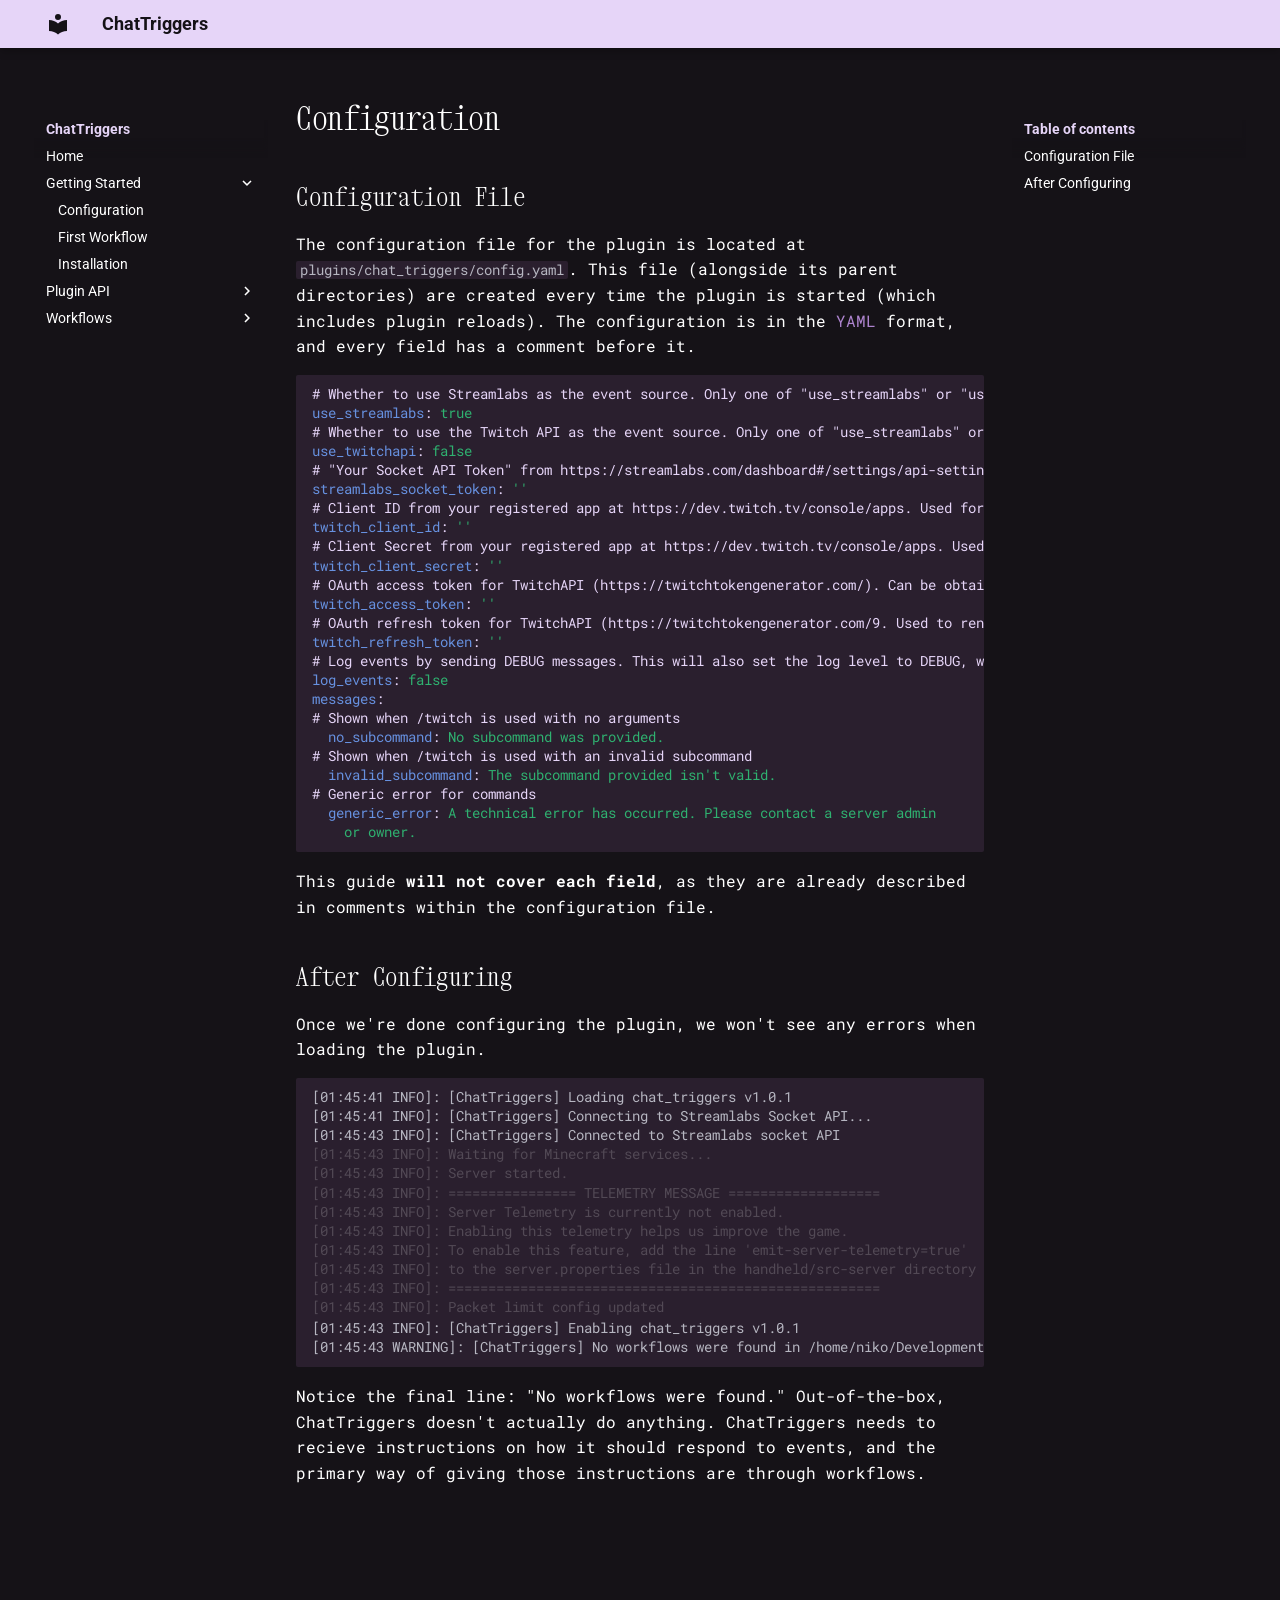
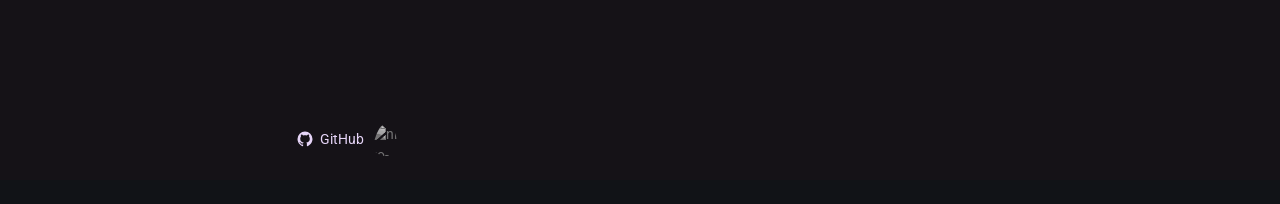
==== commit fe8cd4a2: "Deployed aedbd31 with ProperDocs version: 1.6.7" ====
--- a/getting-started/configuration/index.html
+++ b/getting-started/configuration/index.html
@@ -50,6 +50,8 @@
     
     
       <link rel="stylesheet" href="../../stylesheets/extra.css">
+    
+      <link rel="stylesheet" href="../../stylesheets/badges.css">
     
     <script>__md_scope=new URL("../..",location),__md_hash=e=>[...e].reduce(((e,_)=>(e<<5)-e+_.charCodeAt(0)),0),__md_get=(e,_=localStorage,t=__md_scope)=>JSON.parse(_.getItem(t.pathname+"."+e)),__md_set=(e,_,t=localStorage,a=__md_scope)=>{try{t.setItem(a.pathname+"."+e,JSON.stringify(_))}catch(e){}}</script>
     
@@ -74,7 +76,7 @@
     <div data-md-component="skip">
       
         
-        <a href="#configuration-file" class="md-skip">
+        <a href="#configuration" class="md-skip">
           Skip to content
         </a>
       
@@ -213,7 +215,7 @@
   <span class="md-ellipsis">
     
   
-    Getting started
+    Getting Started
   
 
     
@@ -229,7 +231,7 @@
             <span class="md-nav__icon md-icon"></span>
             
   
-    Getting started
+    Getting Started
   
 
           </label>
@@ -248,6 +250,8 @@
       <input class="md-nav__toggle md-toggle" type="checkbox" id="__toc">
       
       
+        
+      
       
         <label class="md-nav__link md-nav__link--active" for="__toc">
           
@@ -289,6 +293,8 @@
 <nav class="md-nav md-nav--secondary" aria-label="Table of contents">
   
   
+  
+    
   
   
     <label class="md-nav__title" for="__toc">
@@ -342,7 +348,7 @@
   <span class="md-ellipsis">
     
   
-    First workflow
+    First Workflow
   
 
     
@@ -371,6 +377,198 @@
     
   
     Installation
+  
+
+    
+  </span>
+  
+  
+
+      </a>
+    </li>
+  
+
+              
+            
+          </ul>
+        </nav>
+      
+    </li>
+  
+
+    
+      
+      
+  
+  
+  
+  
+    
+    
+    
+    
+    
+    <li class="md-nav__item md-nav__item--nested">
+      
+        
+        
+        <input class="md-nav__toggle md-toggle " type="checkbox" id="__nav_3" >
+        
+          
+          <label class="md-nav__link" for="__nav_3" id="__nav_3_label" tabindex="0">
+            
+  
+  
+  <span class="md-ellipsis">
+    
+  
+    Plugin API
+  
+
+    
+  </span>
+  
+  
+
+            <span class="md-nav__icon md-icon"></span>
+          </label>
+        
+        <nav class="md-nav" data-md-level="1" aria-labelledby="__nav_3_label" aria-expanded="false">
+          <label class="md-nav__title" for="__nav_3">
+            <span class="md-nav__icon md-icon"></span>
+            
+  
+    Plugin API
+  
+
+          </label>
+          <ul class="md-nav__list" data-md-scrollfix>
+            
+              
+                
+  
+  
+  
+  
+    <li class="md-nav__item">
+      <a href="../../plugin-api/introduction/" class="md-nav__link">
+        
+  
+  
+  <span class="md-ellipsis">
+    
+  
+    Introduction
+  
+
+    
+  </span>
+  
+  
+
+      </a>
+    </li>
+  
+
+              
+            
+          </ul>
+        </nav>
+      
+    </li>
+  
+
+    
+      
+      
+  
+  
+  
+  
+    
+    
+    
+    
+    
+    <li class="md-nav__item md-nav__item--nested">
+      
+        
+        
+        <input class="md-nav__toggle md-toggle " type="checkbox" id="__nav_4" >
+        
+          
+          <label class="md-nav__link" for="__nav_4" id="__nav_4_label" tabindex="0">
+            
+  
+  
+  <span class="md-ellipsis">
+    
+  
+    Workflows
+  
+
+    
+  </span>
+  
+  
+
+            <span class="md-nav__icon md-icon"></span>
+          </label>
+        
+        <nav class="md-nav" data-md-level="1" aria-labelledby="__nav_4_label" aria-expanded="false">
+          <label class="md-nav__title" for="__nav_4">
+            <span class="md-nav__icon md-icon"></span>
+            
+  
+    Workflows
+  
+
+          </label>
+          <ul class="md-nav__list" data-md-scrollfix>
+            
+              
+                
+  
+  
+  
+  
+    <li class="md-nav__item">
+      <a href="../../workflows/events/" class="md-nav__link">
+        
+  
+  
+  <span class="md-ellipsis">
+    
+  
+    Events
+  
+
+    
+  </span>
+  
+  
+
+      </a>
+    </li>
+  
+
+              
+            
+              
+                
+  
+  
+  
+  
+    <li class="md-nav__item">
+      <a href="../../workflows/twitch_conditions/" class="md-nav__link">
+        
+  
+  
+  <span class="md-ellipsis">
+    
+  
+    Twitch Conditions
   
 
     
@@ -408,6 +606,8 @@
   
   
   
+    
+  
   
     <label class="md-nav__title" for="__toc">
       <span class="md-nav__icon md-icon"></span>
@@ -454,8 +654,7 @@
 
 
 
-  <h1>Configuration</h1>
-
+<h1 id="configuration">Configuration</h1>
 <h2 id="configuration-file">Configuration File</h2>
 <p>The configuration file for the plugin is located at <code>plugins/chat_triggers/config.yaml</code>. This file (alongside its parent directories) are created every time the plugin is started (which includes plugin reloads). The configuration is in the <a href="https://yaml.org/">YAML</a> format, and every field has a comment before it.</p>
 <div class="highlight"><pre><span></span><code><span class="c1"># Whether to use Streamlabs as the event source. Only one of &quot;use_streamlabs&quot; or &quot;use_twitchapi&quot; should be enabled at a time.</span>
--- a/stylesheets/extra.css
+++ b/stylesheets/extra.css
@@ -73,6 +73,14 @@
   color: #ffffff;
 }
 
+h3 {
+  font-family: "Xanh Mono";
+  src: url("../fonts/xanh-mono-v19-latin-regular.woff2") format("woff2");
+  font-style: normal;
+  font-display: swap;
+  color: #ffffff;
+}
+
 
 h4 {
   font-family: "Xanh Mono";
@@ -382,4 +390,4 @@
   margin-top: 0px;
   margin-bottom: 2px;
   display: inline-block;
-}+}
--- a/stylesheets/badges.css
+++ b/stylesheets/badges.css
@@ -0,0 +1,18 @@
+.badge {
+  display: inline-flex;
+  align-items: center;
+  font-family: 'Roboto Mono', monospace;
+  font-size: 11px;
+  font-weight: normal;
+  color: white;
+  padding: 1px 3px;
+  border-radius: 3px;
+  line-height: 1.4;
+}
+
+.badge-red    { background: #e05d44; }
+.badge-green  { background: #4c1;    }
+.badge-purple { background: #ddb9f8; color: #333; }
+.badge-blue   { background: #007ec6; }
+.badge-orange { background: #fe7d37; }
+.badge-grey   { background: #9f9f9f; }
